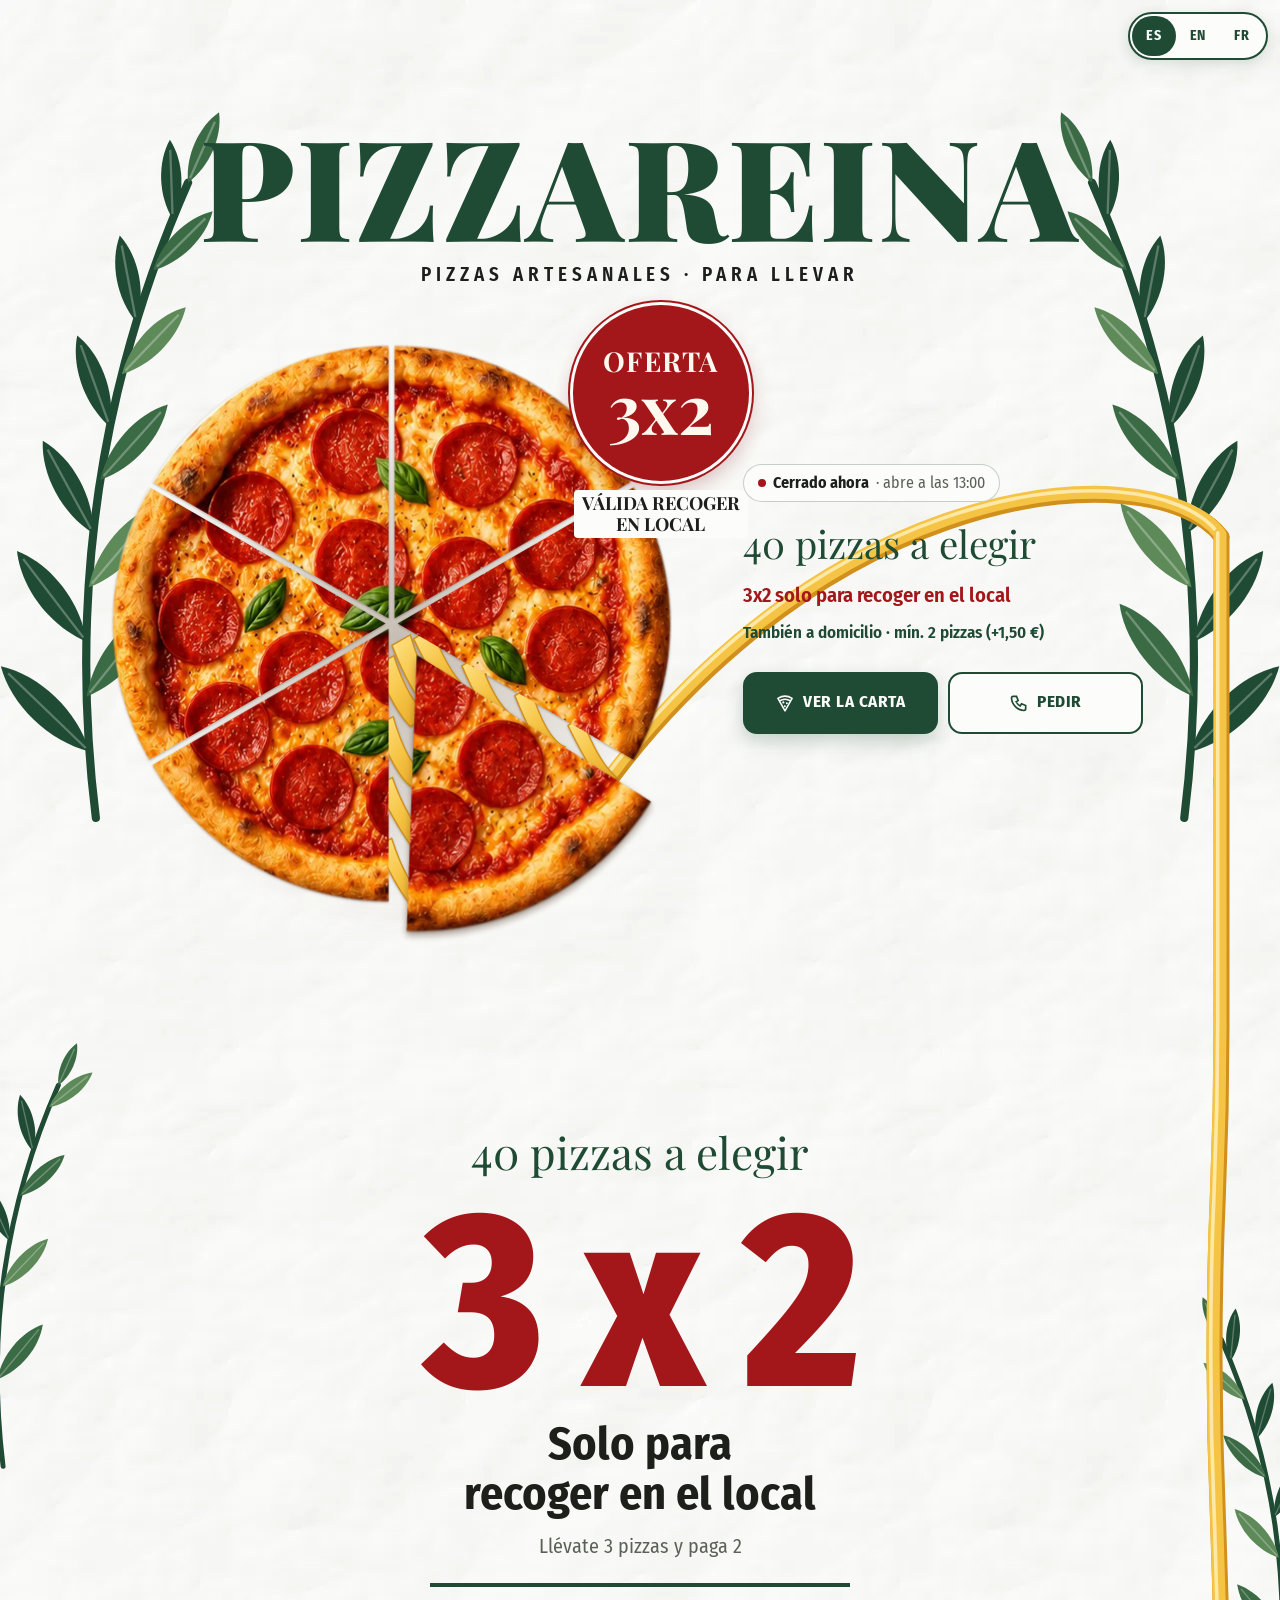
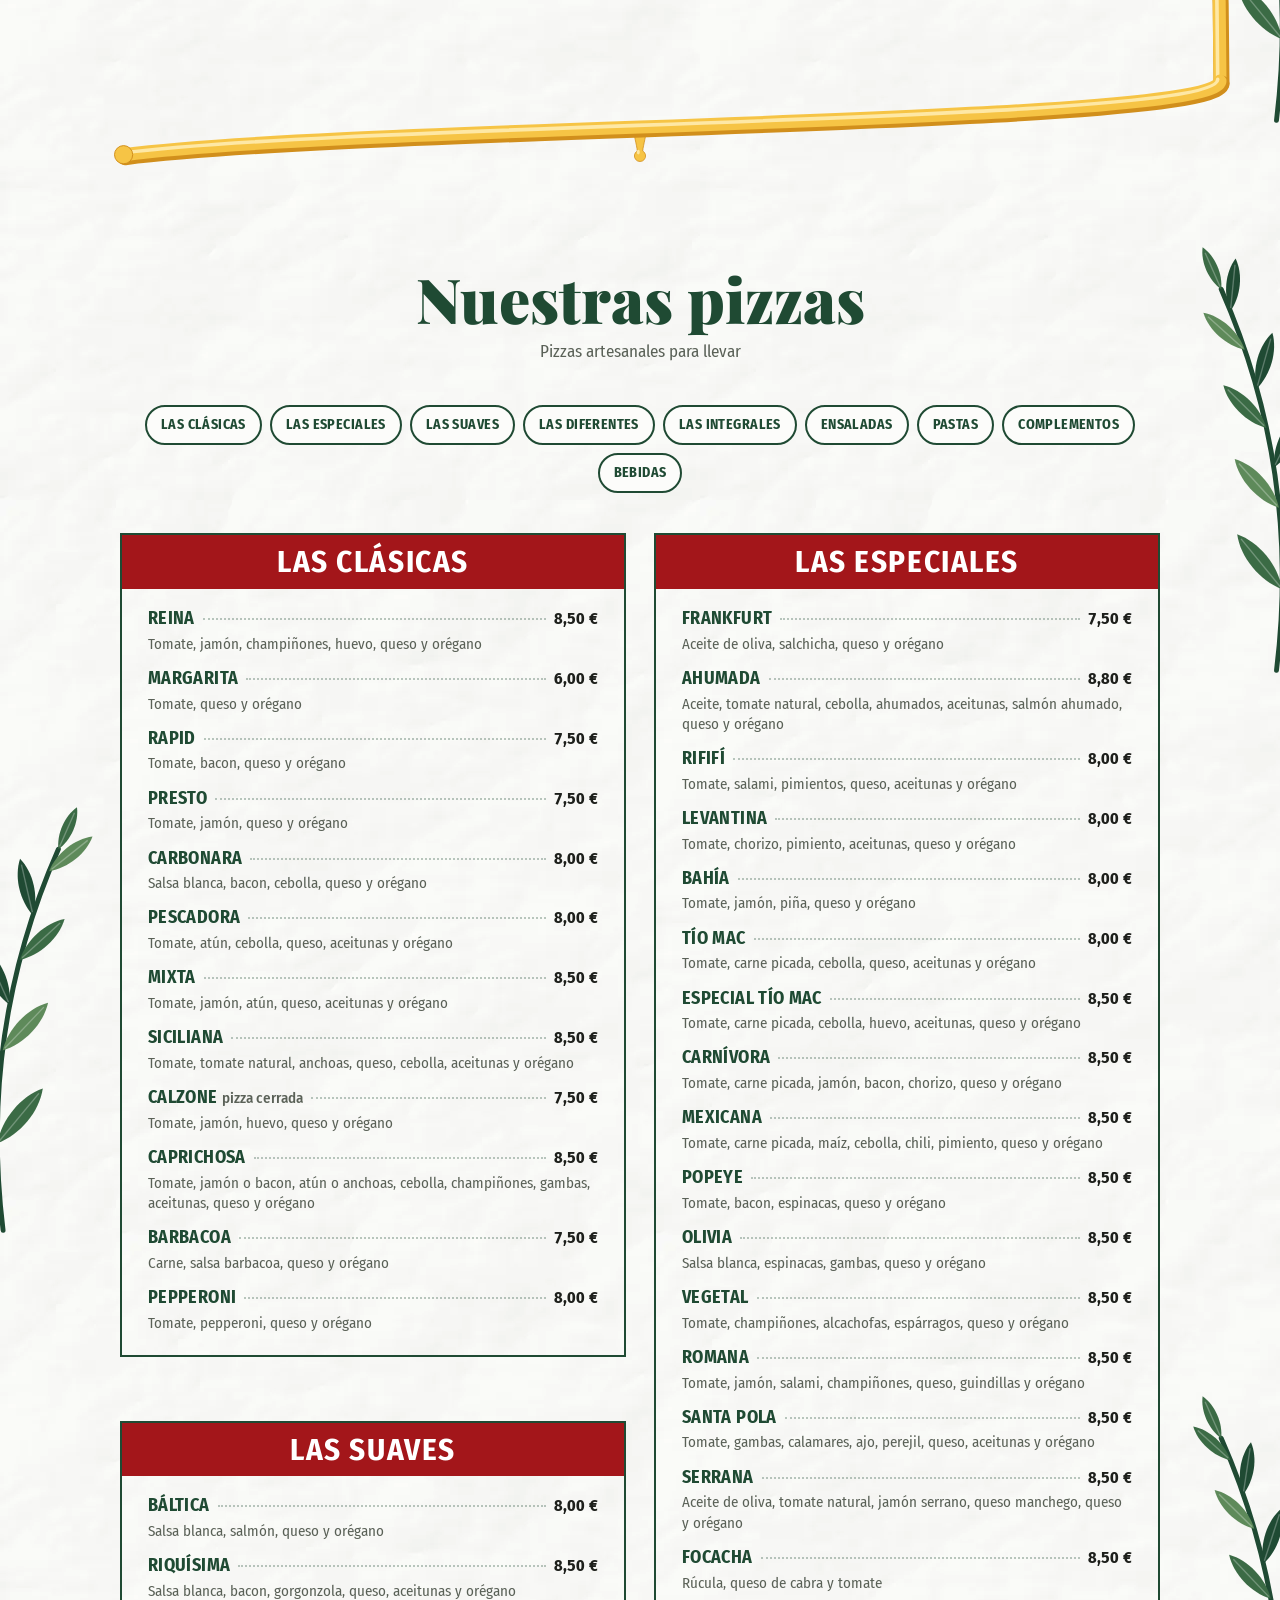
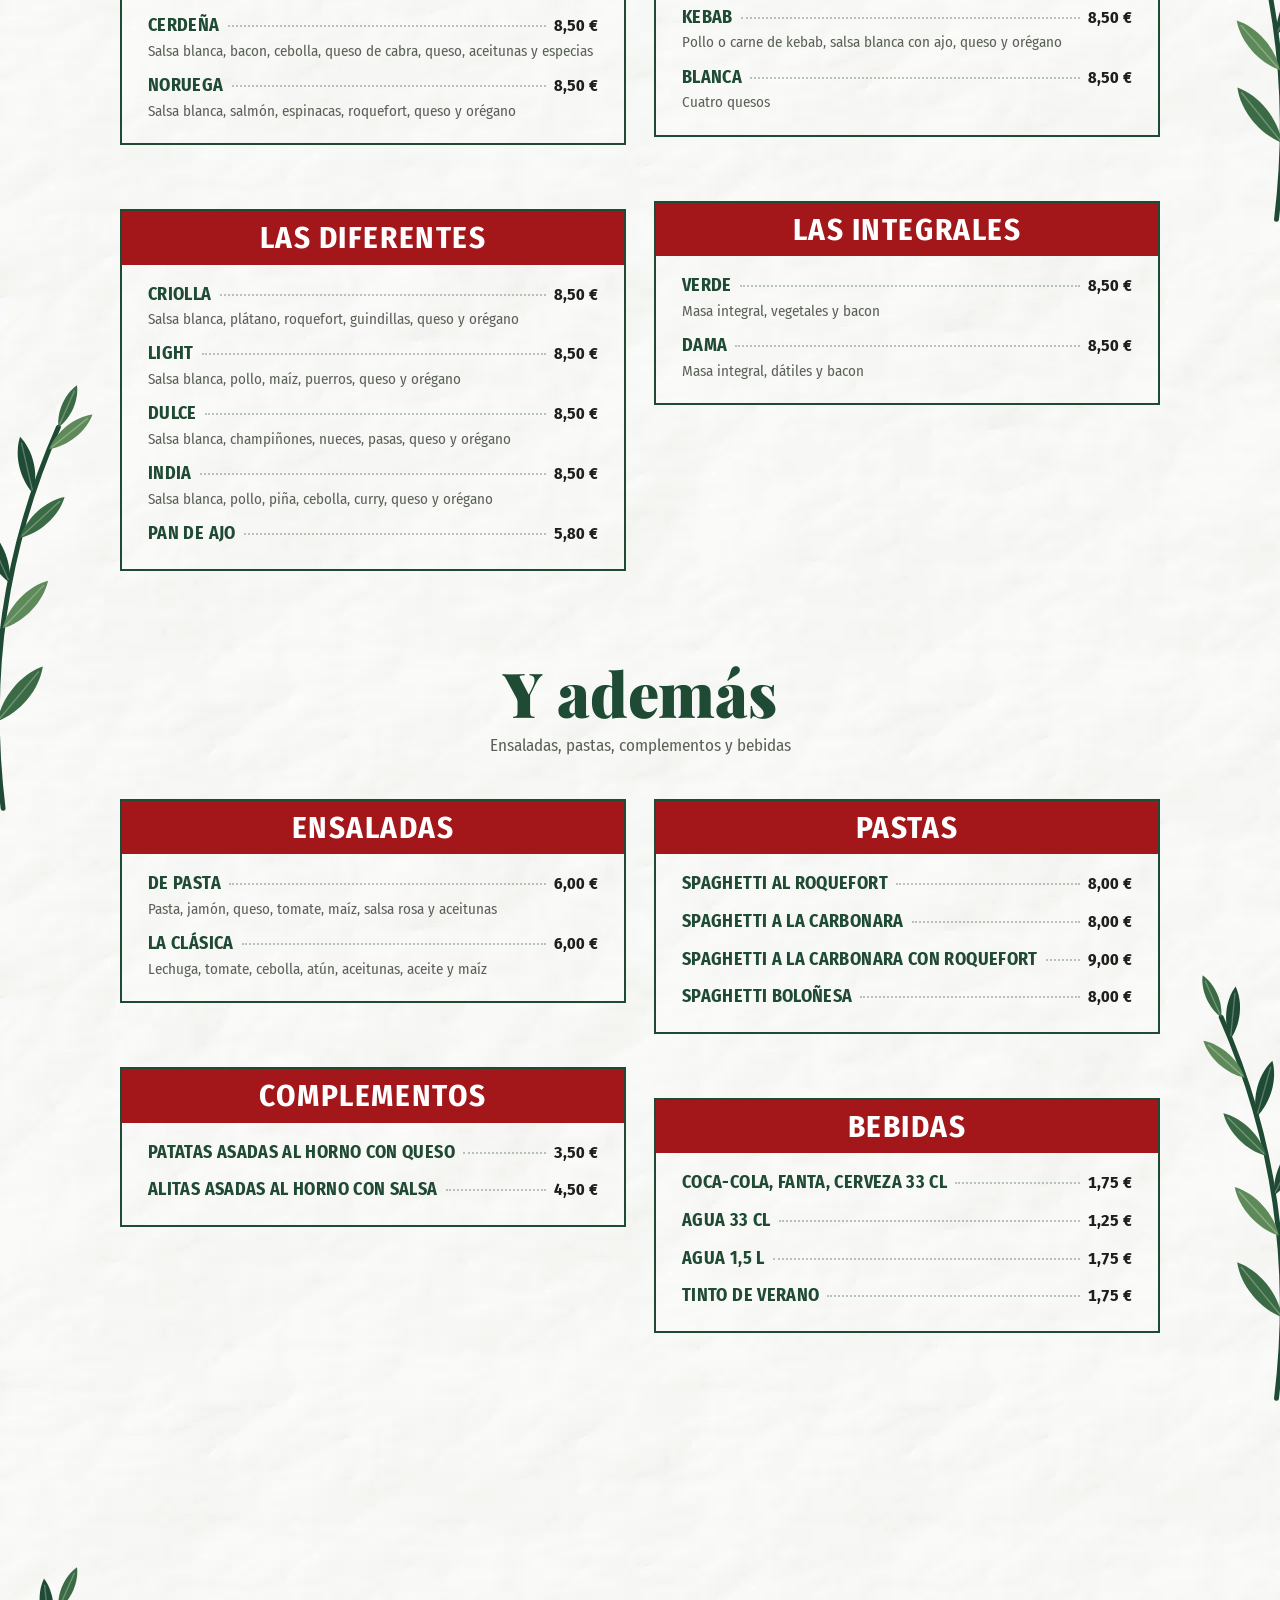
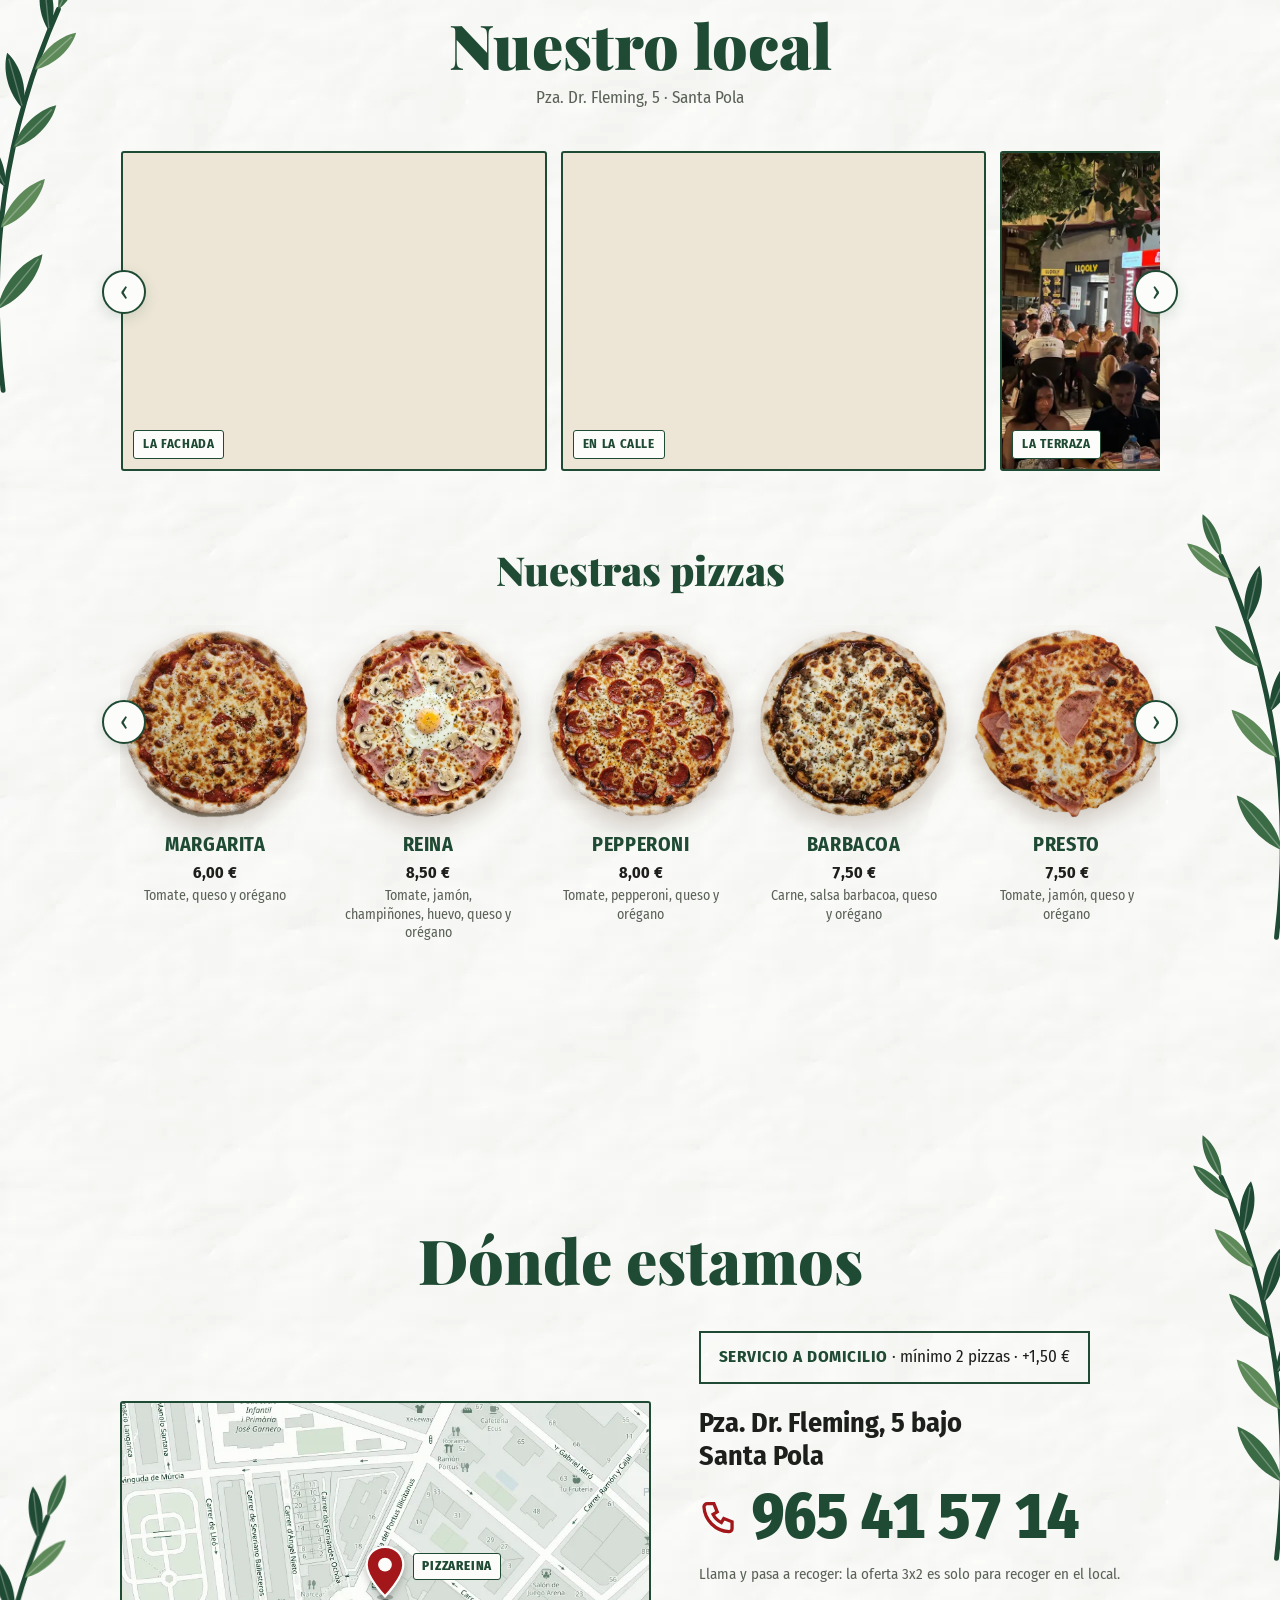
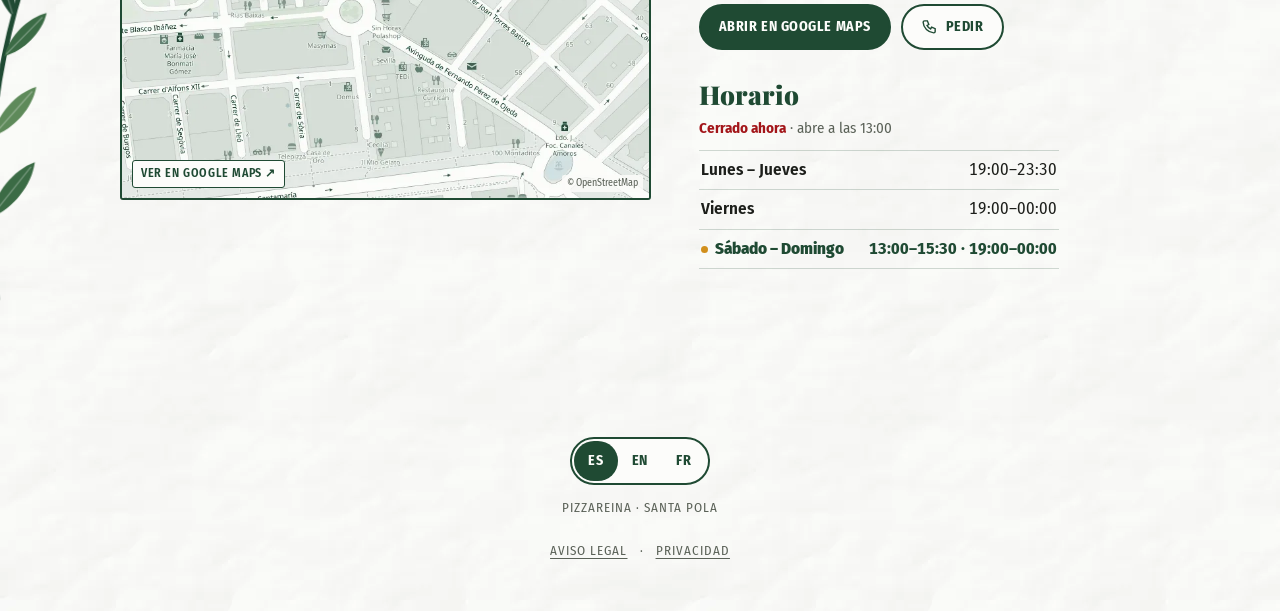
==== index.html @ 18552c98 "Pizza Reina site" ====
<!DOCTYPE html>
<html lang="es" data-lang="es"><head><meta charset="utf-8"><meta name="viewport" content="width=device-width,initial-scale=1,viewport-fit=cover">
<style>:root{padding-top:env(safe-area-inset-top,0px);padding-bottom:env(safe-area-inset-bottom,0px)}body{margin:0;font:14px system-ui,sans-serif}img{max-width:100%}[hidden]{display:none!important}</style>
<meta property="og:type" content="restaurant">
<meta property="og:site_name" content="Pizzareina">
<meta property="og:title" content="Pizzareina — Pizzas artesanales para llevar en Santa Pola">
<meta property="og:description" content="Pizzareina, pizzas artesanales para llevar en Santa Pola (Pza. Dr. Fleming, 5). 40 pizzas a elegir y oferta 3x2 recogiendo en el local. Servicio a domicilio. Tel. 965 41 57 14.">
<meta property="og:locale" content="es_ES">
<meta property="og:image" content="https://__DOMINIO__/og-image.jpg">
<meta property="og:url" content="https://__DOMINIO__/">
<meta name="twitter:card" content="summary_large_image">
<link rel="canonical" href="https://__DOMINIO__/">
<link rel="alternate" hreflang="es" href="https://__DOMINIO__/">
<link rel="alternate" hreflang="en" href="https://__DOMINIO__/en/">
<link rel="alternate" hreflang="fr" href="https://__DOMINIO__/fr/">
<link rel="alternate" hreflang="x-default" href="https://__DOMINIO__/">
<meta name="theme-color" content="#1F4A33">
<title>Pizzareina — Pizzas artesanales para llevar en Santa Pola</title>
<meta name="description" content="Pizzareina, pizzas artesanales para llevar en Santa Pola (Pza. Dr. Fleming, 5). 40 pizzas a elegir y oferta 3x2 recogiendo en el local. Servicio a domicilio. Tel. 965 41 57 14.">
<link rel="icon" href="favicon.ico" sizes="any">
<link rel="icon" type="image/png" href="favicon-48.png">
<link rel="apple-touch-icon" href="apple-touch-icon.png">
<script type="application/ld+json">{"@context":"https://schema.org","@type":"Restaurant","name":"Pizzareina","alternateName":"Pizzareina - Pizzas Caseras","description":"Pizzas artesanales para llevar en Santa Pola. 40 pizzas a elegir. Oferta 3x2 recogiendo en el local.","servesCuisine":["Pizza","Italiana"],"priceRange":"€","telephone":"+34965415714","address":{"@type":"PostalAddress","streetAddress":"Plaza Doctor Fleming, 5 bajo","addressLocality":"Santa Pola","addressRegion":"Alicante","addressCountry":"ES"},"geo":{"@type":"GeoCoordinates","latitude":38.1925939,"longitude":-0.5616776},"hasMap":"https://maps.app.goo.gl/d8t61mGTt3PxXe6u8","acceptsReservations":false,"openingHoursSpecification":[{"@type":"OpeningHoursSpecification","dayOfWeek":["Monday","Tuesday","Wednesday","Thursday"],"opens":"19:00","closes":"23:30"},{"@type":"OpeningHoursSpecification","dayOfWeek":"Friday","opens":"19:00","closes":"23:59"},{"@type":"OpeningHoursSpecification","dayOfWeek":["Saturday","Sunday"],"opens":"13:00","closes":"15:30"},{"@type":"OpeningHoursSpecification","dayOfWeek":["Saturday","Sunday"],"opens":"19:00","closes":"23:59"}],"availableLanguage":["es","en","fr"]}</script>
<link rel="stylesheet" href="fonts/fonts.css">
<script>document.documentElement.classList.add('js-intro');setTimeout(function(){document.documentElement.classList.remove('js-intro')},3500);</script>
<style>
/* Layout: poster world. One centred column on paper; a mozzarella strand runs in the side margins from the pulled slice to the phone number; olive branches peek in from both edges */
:root{
  color-scheme: light;
  --paper:#FCFCFA;
  --card:#FCFCFA;
  --green:#1F4A33;
  --leaf-1:#1F4A33;
  --leaf-2:#3B6B45;
  --leaf-3:#5E8A5A;
  --red:#A3161A;
  --ink:#1D1F1B;
  --muted:#5A6157;
  --cheese:#F6C445;
  --cheese-light:#FFEDB0;
  --cheese-dark:#D18F1C;
  --wood:#B98A55;
  --display:"Playfair Display", Georgia, "Times New Roman", serif;
  --body:"Fira Sans Condensed", "Arial Narrow", "Roboto Condensed", sans-serif;
}
html{overflow-x:clip}
body{background:var(--paper);color:var(--ink);font-family:var(--body);font-size:17px;line-height:1.45;position:relative;overflow-x:clip}
body.locked{overflow:hidden}
.wrap{max-width:1040px;margin-inline:auto;padding-left:max(16px,env(safe-area-inset-left,0px));padding-right:max(16px,env(safe-area-inset-right,0px))}
button{font:inherit}

/* ---------- top controls (inside hero) ---------- */
.hero-top{position:fixed;z-index:45;top:calc(12px + env(safe-area-inset-top,0px));right:max(12px,env(safe-area-inset-right,0px));display:flex;align-items:center}
.hero-top .lang{box-shadow:0 4px 14px rgba(31,74,51,.16)}
.lang{display:inline-flex;border:2px solid var(--green);border-radius:999px;background:var(--card);padding:2px}
.lang button{border:0;background:none;color:var(--green);font-weight:700;font-size:14px;letter-spacing:.06em;padding:0 11px;border-radius:999px;cursor:pointer;min-width:44px;min-height:40px}
.lang button[aria-pressed="true"]{background:var(--green);color:var(--card)}
.lang button:focus-visible,.ctl:focus-visible,.chip:focus-visible,.btn:focus-visible{outline:3px solid var(--cheese-dark);outline-offset:2px}
.ctl{font-weight:600;font-size:13px;letter-spacing:.06em;text-transform:uppercase;border:2px solid var(--green);background:var(--card);color:var(--green);border-radius:999px;padding:8px 14px;cursor:pointer}
.ctl:hover{background:var(--green);color:var(--card)}

/* ---------- HERO / INTRO ---------- */
html.js-intro .hero-inner{visibility:hidden}
.hero-inner{display:flex;flex-direction:column;align-items:center;gap:clamp(8px,2svh,20px);text-align:center;padding-left:max(16px,env(safe-area-inset-left,0px));padding-right:max(16px,env(safe-area-inset-right,0px))}
.logo{font-family:var(--display);font-weight:900;color:var(--green);font-size:clamp(44px,12vw,120px);line-height:.95;letter-spacing:.01em;margin:0;position:relative;z-index:3}
.logo span{display:inline-block}
.tagline{font-weight:600;text-transform:uppercase;letter-spacing:.26em;font-size:clamp(11px,2.7vw,18px);margin:0;position:relative;z-index:3}
.pizza-wrap{--S:min(62vw,34svh,370px);position:relative;width:var(--S);height:var(--S);margin-block:calc(var(--S)*.16) calc(var(--S)*.12);perspective:2000px;perspective-origin:50% 30%}
.tilt{position:absolute;inset:0;transform-style:preserve-3d;z-index:2}
.board{position:absolute;inset:-7%;border-radius:50%;
  background:
    radial-gradient(circle at 50% 50%,transparent 0 62%,rgba(90,52,20,.25) 63%,transparent 64% 100%),
    repeating-linear-gradient(97deg,rgba(255,255,255,.06) 0 3px,rgba(80,45,15,.07) 3px 7px,rgba(255,255,255,0) 7px 13px),
    radial-gradient(circle at 40% 35%,#D2A46C,#B98A55 60%,#9C6E3F);
  box-shadow:inset 0 0 0 calc(var(--S)*.012) rgba(110,70,30,.55),0 calc(var(--S)*.04) calc(var(--S)*.08) rgba(70,40,12,.28)}
.layer{position:absolute;border-radius:50%}
.dough{inset:0;background:radial-gradient(circle at 42% 36%,#F8E8C8,#EED7A8 55%,#DDBB80);box-shadow:inset 0 0 0 calc(var(--S)*.035) rgba(214,170,105,.55),inset 0 calc(var(--S)*-.02) calc(var(--S)*.05) rgba(150,100,40,.25)}
.sauce{inset:7%;background:radial-gradient(circle at 45% 40%,#D2412A,#B42A1B 62%,#8F1E14);border-radius:48% 52% 51% 49% / 50% 47% 53% 50%}
.melt{inset:8.5%;background:radial-gradient(circle at 45% 40%,#FFF0BF,#FADB86 55%,#F0B94E);border-radius:51% 49% 47% 53% / 49% 52% 48% 51%;opacity:0}
.shreds,.tops{position:absolute;inset:0;transform-style:preserve-3d}
.shred{position:absolute;width:3.4%;height:1%;border-radius:2px;background:linear-gradient(#FFF8DD,#F6DE95);box-shadow:0 .5px 1px rgba(150,110,30,.35)}
.pep{position:absolute;border-radius:50%;background-repeat:no-repeat;box-shadow:0 1px 2px rgba(80,20,0,.3)}
.basil{position:absolute;background-size:100% 100%}
.photo{position:absolute;inset:0;filter:drop-shadow(0 1px 1.2px rgba(60,30,5,.45))}
.slice,.pull,.wedge{position:absolute;inset:0}
.pull{transform-origin:65.5% 76.8%;will-change:transform}
.slice.pulled{z-index:5}
.slice.pulled .pull{filter:drop-shadow(0 calc(var(--lift,0)*12px) calc(var(--lift,0)*10px) rgba(60,30,8,.35))}
.wedge,.pep{background-image:url("img/pizza-flyer.webp")}
.wedge{background-size:100% 100%}
.cuts,.strands{position:absolute;inset:0;width:100%;height:100%;overflow:visible;pointer-events:none}
.cuts{z-index:6}
.cuts line{stroke:rgba(255,248,232,.95);stroke-width:.45;stroke-linecap:round;opacity:0}
.strands{z-index:4}
.glow{position:absolute;inset:-4%;border-radius:50%;background:radial-gradient(closest-side,rgba(255,196,110,.6),rgba(255,160,60,.2) 60%,transparent);opacity:0;pointer-events:none;z-index:7}
.intro-branch{position:absolute;width:calc(var(--S)*.44);height:calc(var(--S)*1.12);top:calc(var(--S)*-.08);z-index:1}
.intro-branch.left{left:calc(var(--S)*-.43)}
.intro-branch.right{right:calc(var(--S)*-.43)}
.intro-branch.right .flip,.side-branch.right .flip{transform:scaleX(-1)}
.flip,.flip svg{width:100%;height:100%;display:block}
.badge{position:absolute;z-index:8;width:max(84px,calc(var(--S)*.32));right:calc(var(--S)*-.16);top:calc(var(--S)*-.12)}
.badge .disc{aspect-ratio:1;border-radius:50%;background:var(--red);color:#FFF8EE;display:grid;place-content:center;text-align:center;box-shadow:0 0 0 3px var(--paper),0 0 0 5px var(--red),0 10px 24px rgba(120,10,10,.28);font-family:var(--display);line-height:.95}
.badge .disc small{font-weight:700;font-size:max(12px,calc(var(--S)*.05));letter-spacing:.04em;text-transform:uppercase}
.badge .disc b{font-weight:700;font-size:max(30px,calc(var(--S)*.125))}
.badge .cap{margin:9px auto 0;width:max-content;max-width:160%;background:var(--paper);padding:3px 8px;border-radius:4px;font-family:var(--display);font-weight:700;font-size:max(10px,calc(var(--S)*.033));line-height:1.15;text-transform:uppercase;text-align:center}
.hero-foot{position:relative;z-index:3}
.hero-foot-in{display:flex;flex-direction:column;align-items:center;gap:6px}
.hero-foot .forty{font-family:var(--display);font-size:clamp(20px,4.4vw,32px);color:var(--green);margin:0}
.hero-foot .note{margin:0;font-weight:600;color:var(--red);font-size:clamp(14px,3vw,18px)}
.hint{margin-top:4px;display:flex;align-items:center;gap:8px;font-size:12px;letter-spacing:.18em;text-transform:uppercase;color:var(--muted)}
.hint i{width:14px;height:22px;border:2px solid var(--muted);border-radius:8px;position:relative}
.hint i::after{content:"";position:absolute;left:50%;top:4px;width:4px;height:6px;margin-left:-2px;border-radius:2px;background:var(--cheese-dark);animation:wheel 1.4s ease-in-out infinite}
@keyframes wheel{0%{transform:translateY(0);opacity:1}100%{transform:translateY(8px);opacity:0}}

/* ---------- CHEESE LAYER ---------- */
#cheese{position:absolute;left:0;top:0;width:100%;pointer-events:none;z-index:1;overflow:visible}
#cShadow{fill:rgba(110,62,10,.16)}
#cBody{fill:url(#cheeseFill);stroke:var(--cheese-dark);stroke-width:1;stroke-linejoin:round}
#cHi{fill:none;stroke:var(--cheese-light);stroke-linecap:round;opacity:.95}
#cTex{fill:none;stroke:var(--cheese-dark);stroke-width:1;opacity:.35}
#cString{fill:none;stroke:#F4C64F;stroke-linecap:round;opacity:.95}
#cheese .blob{fill:url(#cheeseBlob)}
.drip{transform:scaleY(0);transform-box:fill-box;transform-origin:50% 0;transition:transform .9s cubic-bezier(.25,1.5,.45,1)}
.drip.on{transform:scaleY(1)}
.drip path{fill:url(#cheeseFill);stroke:var(--cheese-dark);stroke-width:.8}
.drip ellipse{fill:var(--cheese-light);opacity:.85}

/* ---------- SECTIONS ---------- */
.sec{position:relative;padding-block:clamp(84px,12vw,140px)}
.side-branch{position:absolute;width:clamp(70px,12vw,180px);aspect-ratio:100/260;z-index:0;pointer-events:none}
.side-branch.left{left:calc(clamp(70px,12vw,180px)*-.28);transform-origin:0% 100%}
.side-branch.right{right:calc(clamp(70px,12vw,180px)*-.28);transform-origin:100% 100%}
.side-branch svg{animation:sway 6s ease-in-out infinite;transform-origin:30% 100%}
.side-branch.alt svg{animation-duration:7.5s;animation-delay:-2s}
@keyframes sway{0%,100%{transform:rotate(-2.5deg)}50%{transform:rotate(2.5deg)}}
.z{position:relative;z-index:2}

.offer{text-align:center}
.offer .forty{font-family:var(--display);font-size:clamp(26px,5vw,44px);color:var(--green);margin:0}
.offer .big{font-weight:800;color:var(--red);font-size:clamp(110px,26vw,250px);line-height:.9;margin:6px 0 4px;letter-spacing:-.02em}
.offer .only{font-weight:700;font-size:clamp(26px,5.4vw,46px);line-height:1.1;margin:0;text-wrap:balance}
.offer .sub{margin:12px 0 0;color:var(--muted);font-size:clamp(16px,2.4vw,20px)}
.offer .rule{width:min(420px,70%);height:4px;background:var(--green);margin:22px auto 0;border:0}

.sec-head{text-align:center;margin-bottom:clamp(22px,4vw,40px)}
.sec-head h2{font-family:var(--display);font-weight:900;color:var(--green);font-size:clamp(34px,7vw,62px);margin:0;line-height:1.02;text-wrap:balance}
.sec-head p{margin:10px 0 0;color:var(--muted)}
.sub-head{margin-top:clamp(56px,8vw,90px)}

.chips{position:sticky;top:env(safe-area-inset-top,0px);z-index:6;display:flex;gap:8px;overflow-x:auto;scrollbar-width:none;padding:10px 2px;margin-bottom:22px;background:linear-gradient(var(--paper) 78%,rgba(251,248,241,0));-webkit-overflow-scrolling:touch}
.chips::-webkit-scrollbar{display:none}
.chip{flex:none;border:2px solid var(--green);background:var(--card);color:var(--green);font-weight:700;font-size:14px;letter-spacing:.03em;text-transform:uppercase;padding:8px 14px;border-radius:999px;text-decoration:none;white-space:nowrap}
.chip:hover{background:var(--green);color:var(--card)}
@media (min-width:900px){.chips{justify-content:center;flex-wrap:wrap}}

.menu-grid{display:grid;grid-template-columns:1fr 1fr;column-gap:clamp(16px,2.4vw,28px);row-gap:clamp(52px,6vw,64px);align-items:start}
.col{display:flex;flex-direction:column;gap:clamp(52px,6vw,64px);min-width:0}
.card{background:var(--card);border:2.5px solid var(--green);padding:20px clamp(16px,2.4vw,26px) 22px;position:relative;z-index:2;min-width:0;scroll-margin-top:70px}
.card h3{margin:0 0 14px;text-align:center;font-weight:700;text-transform:uppercase;letter-spacing:.02em;color:var(--green);font-size:clamp(23px,3.2vw,31px);line-height:1.05}
.card ul{list-style:none;margin:0;padding:0;display:flex;flex-direction:column;gap:11px}
.row{display:flex;align-items:baseline;gap:8px}
.row .n{font-weight:700;text-transform:uppercase;color:var(--green);font-size:18px;letter-spacing:.02em;min-width:0}
.row .dots{flex:1;border-bottom:2px dotted rgba(31,74,51,.3);transform:translateY(-4px);min-width:12px}
.row .p{font-weight:700;font-variant-numeric:tabular-nums;white-space:nowrap}
.card li p{margin:2px 0 0;color:var(--muted);font-size:15px;line-height:1.35}
.card .tag{font-weight:500;text-transform:none;color:var(--muted);font-size:15px;letter-spacing:0}

/* gallery */
.gal{display:grid;grid-template-columns:2fr 1fr 1fr;grid-template-rows:repeat(2,minmax(0,1fr));gap:14px;aspect-ratio:16/8}
.ph{position:relative;z-index:2;border:2.5px dashed rgba(31,74,51,.45);background:repeating-linear-gradient(135deg,#F3EEE2 0 14px,#EEE7D7 14px 28px);display:grid;place-content:center;justify-items:center;gap:8px;text-align:center;color:var(--green);padding:12px;min-width:0;border-radius:3px}
.ph:first-child{grid-row:span 2}
.ph:nth-child(4){grid-column:2 / span 2}
.ph svg{width:38px;height:38px;opacity:.7}
.ph b{font-weight:700;text-transform:uppercase;letter-spacing:.06em;font-size:15px}
.ph span{font-size:13px;color:var(--muted)}

/* map + contact */
.find{display:grid;grid-template-columns:1.15fr 1fr;gap:clamp(20px,4vw,48px);align-items:center}
.map{position:relative;z-index:2;aspect-ratio:4/3;border:2.5px solid var(--green);overflow:hidden;background:#E9EFE3;border-radius:3px}
.map svg{width:100%;height:100%;display:block}
.map .lbl{position:absolute;left:10px;bottom:10px;background:var(--card);border:1.5px solid var(--green);color:var(--green);font-size:12px;font-weight:600;letter-spacing:.05em;text-transform:uppercase;padding:4px 8px;border-radius:3px}
.pin{transform-box:fill-box;transform-origin:50% 100%;animation:pin 2.4s ease-in-out infinite}
@keyframes pin{0%,100%{transform:translateY(0)}50%{transform:translateY(-6px)}}
.info{position:relative;z-index:2}
.info .delivery{display:inline-block;background:var(--card);border:2.5px solid var(--green);padding:12px 18px;margin:0 0 22px}
.info .delivery b{color:var(--green);text-transform:uppercase;letter-spacing:.03em}
.info .addr{font-weight:700;font-size:clamp(20px,3vw,28px);margin:0;line-height:1.2}
.info .phone{display:inline-block;margin-top:12px;font-weight:800;font-size:clamp(40px,7vw,64px);color:var(--green);text-decoration:none;font-variant-numeric:tabular-nums;line-height:1;cursor:pointer}
.info .small{margin:12px 0 18px;color:var(--muted);font-size:15px}
.btns{display:flex;flex-wrap:wrap;gap:10px}
.btn{display:inline-flex;align-items:center;gap:8px;border:2px solid var(--green);border-radius:999px;padding:11px 18px;font-weight:700;letter-spacing:.04em;text-transform:uppercase;font-size:14px;text-decoration:none;color:var(--green);background:var(--card)}
.btn.solid{background:var(--green);color:var(--card)}
footer{text-align:center;padding-block:28px 40px;color:var(--muted);font-size:13px;letter-spacing:.08em;text-transform:uppercase;display:flex;flex-direction:column;align-items:center;gap:14px}

/* mobile action bar */
.mbar{position:fixed;left:0;right:0;bottom:0;z-index:40;display:none;gap:8px;padding:10px max(12px,env(safe-area-inset-right,0px)) calc(10px + env(safe-area-inset-bottom,0px)) max(12px,env(safe-area-inset-left,0px));background:rgba(252,252,250,.97);border-top:1.5px solid rgba(31,74,51,.2);transform:translateY(110%);transition:transform .4s ease}
.mbar.show{transform:none}
.mbar a{flex:1;min-width:0;display:flex;align-items:center;justify-content:center;gap:5px;min-height:48px;padding:0 6px;border-radius:12px;border:2px solid var(--green);color:var(--green);background:var(--card);font-weight:700;font-size:13px;letter-spacing:.01em;white-space:nowrap;text-transform:uppercase;text-decoration:none}
.mbar a.solid{background:var(--green);color:var(--card)}
.mbar svg{width:17px;height:17px;flex:none}

@media (max-width:760px){
  .menu-grid,.find{grid-template-columns:1fr}
  .find{text-align:center}.btns{justify-content:center}
  .side-branch{opacity:.55}
  .badge{right:calc(var(--S)*-.1);top:calc(var(--S)*-.16)}
  .intro-branch{width:calc(var(--S)*.36)}
  .intro-branch.left{left:calc(var(--S)*-.3)}
  .intro-branch.right{right:calc(var(--S)*-.3)}
  .mbar{display:flex}
  body{padding-bottom:calc(70px + env(safe-area-inset-bottom,0px))}
  .gal{display:flex;overflow-x:auto;scroll-snap-type:x mandatory;aspect-ratio:auto;gap:12px;padding-bottom:6px;scrollbar-width:none}
  .gal::-webkit-scrollbar{display:none}
  .ph{flex:0 0 78%;aspect-ratio:4/3;scroll-snap-align:center}
  .row .n{font-size:17px}
  .hero{padding-block:58px 22px}
}
@media (prefers-reduced-motion: reduce){
  .side-branch svg,.hint i::after,.pin{animation:none}
  .drip,.mbar{transition:none}
}
@property --bz{syntax:'<length>';inherits:false;initial-value:0px}
@keyframes bob{0%,100%{--bz:-6px}50%{--bz:7px}}
.l3 .layer{box-shadow:0 calc(var(--S)*.02) calc(var(--S)*.05) rgba(60,30,8,.18)}
.l3 .dough{box-shadow:inset 0 0 0 calc(var(--S)*.035) rgba(214,170,105,.55),inset 0 calc(var(--S)*-.02) calc(var(--S)*.05) rgba(150,100,40,.25)}
.sauce{background:radial-gradient(circle at 30% 30%,rgba(255,140,110,.35),transparent 18%),radial-gradient(circle at 66% 58%,rgba(255,140,110,.25),transparent 14%),radial-gradient(circle at 45% 40%,#D2412A,#B42A1B 62%,#8F1E14)!important}
#melt{opacity:.25}
.hero-foot{display:grid}
.hero-foot>*{grid-area:1/1}
.endtext .forty{font-family:var(--display);font-size:clamp(20px,4.4vw,32px);color:var(--green);margin:0}
.endtext .note{margin:0;font-weight:600;color:var(--red);font-size:clamp(14px,3vw,18px)}
.cdrip{position:absolute;left:0;top:100%;margin-top:-2px;overflow:visible;pointer-events:none;z-index:1}
.cdrip .rim,.cdrip .cd path{fill:url(#cheeseFill);stroke:var(--cheese-dark);stroke-width:.9}
.cdrip .cd ellipse{fill:var(--cheese-light);opacity:.85}
.cdrip .ooze{transform-box:fill-box;transform-origin:50% 0;animation:ooze 3.6s ease-in-out infinite}
@keyframes ooze{0%,100%{transform:scaleY(1)}50%{transform:scaleY(1.09)}}
@media (prefers-reduced-motion: reduce){.bob,.cdrip .ooze{animation:none}}
/* parchment: fine fibre noise + soft blotches, very light */
body{background-color:var(--paper);background-image:url("img/paper.webp");background-size:700px 700px}
.card,.info .delivery{background:var(--paper) url("img/paper.webp") 0 0/700px 700px}
.hero{position:relative;min-height:100svh;display:grid;place-items:center;overflow:clip;padding-block:64px 28px}
.pizza-wrap{--S:clamp(180px,calc((100svh - 450px)/1.26),min(70vw,410px))!important}
@media (min-width:761px){.pizza-wrap{--S:clamp(170px,calc((100svh - 570px)/1.28),min(40vw,400px))!important}.hero{padding-block:56px 20px}.hero-inner{gap:clamp(6px,1.4svh,16px)}}
.pshadow{position:absolute;inset:3% -1% -7% 1%;border-radius:50%;background:radial-gradient(closest-side,rgba(70,38,10,.28),rgba(70,38,10,.14) 55%,rgba(70,38,10,.04) 80%,transparent);z-index:1;will-change:transform,opacity}
.photo{z-index:2;filter:none}
.photo.done{filter:drop-shadow(0 1px 1px rgba(60,30,5,.35))}
.slice{will-change:transform,opacity}
.strands{z-index:0!important}
.endtext{display:flex;flex-direction:column;align-items:center;gap:6px}
.endtext .forty{font-family:var(--display);font-size:clamp(20px,4.4vw,32px);color:var(--green);margin:0}
.endtext .note{margin:0;font-weight:600;color:var(--red);font-size:clamp(14px,3vw,18px)}
#cheese .s-shadow{fill:none;stroke:var(--cheese-dark);stroke-linecap:round;stroke-linejoin:round}
#cheese .s-main{fill:none;stroke:var(--cheese);stroke-linecap:round;stroke-linejoin:round}
#cheese .s-hi{fill:none;stroke:var(--cheese-light);stroke-linecap:round;stroke-linejoin:round;opacity:.9}
#cheese .blob{fill:var(--cheese);stroke:var(--cheese-dark);stroke-width:1}
.drip path{fill:var(--cheese)!important;stroke:var(--cheese-dark)!important}
.cdrip{position:absolute;left:0;top:100%;margin-top:0;overflow:visible;pointer-events:none;z-index:1}
.cdrip .rim,.cdrip .cd path{fill:var(--cheese);stroke:var(--cheese-dark);stroke-width:.9}
.cdrip .rim{stroke:none}
.cdrip .rimline{fill:none;stroke:var(--cheese-dark);stroke-width:.9}
.cdrip .cd ellipse{fill:var(--cheese-light);opacity:.9}
.cdrip .ooze{transform-box:fill-box;transform-origin:50% 0;animation:ooze 3.6s ease-in-out infinite}
@keyframes ooze{0%,100%{transform:scaleY(1)}50%{transform:scaleY(1.09)}}
.gal .ph{padding:0;border:2.5px solid var(--green);background:#EDE6D6;overflow:hidden;display:block;position:relative}
.gal .ph img{width:100%;height:100%;object-fit:cover;display:block}
.gal .ph figcaption{position:absolute;left:10px;bottom:10px;background:var(--card);border:1.5px solid var(--green);color:var(--green);font-weight:700;font-size:13px;letter-spacing:.05em;text-transform:uppercase;padding:4px 9px;border-radius:3px}
.gal figure{margin:0}
@media (prefers-reduced-motion: reduce){.cdrip .ooze{animation:none}}
#replay{position:fixed;z-index:45;top:calc(12px + env(safe-area-inset-top,0px));right:max(12px,env(safe-area-inset-right,0px));box-shadow:0 4px 14px rgba(31,74,51,.15)}
@media (hover:none),(pointer:coarse){.side-branch svg,.cdrip .ooze,.pin{animation:none!important}}
.cats{display:flex;flex-wrap:wrap;justify-content:center;gap:8px;margin:0 0 clamp(26px,4vw,40px)}
.cats .chip{cursor:pointer}
.gal-sub{font-family:var(--display);font-weight:900;color:var(--green);font-size:clamp(26px,4.6vw,40px);text-align:center;margin:clamp(40px,6vw,64px) 0 clamp(16px,3vw,26px)}
.pgal{display:grid;grid-template-columns:repeat(5,minmax(0,1fr));gap:clamp(14px,2vw,24px);position:relative;z-index:2}
.pzc{margin:0;display:flex;flex-direction:column;align-items:center;text-align:center;min-width:0}
.pzimg{width:100%;aspect-ratio:1;filter:drop-shadow(0 10px 12px rgba(70,38,10,.22));transition:transform .5s ease}
.pzimg img{width:100%;height:100%;display:block}
.pzc:hover .pzimg{transform:rotate(-8deg) scale(1.03)}
.pzc figcaption{margin-top:12px;display:flex;flex-direction:column;align-items:center;gap:2px}
.pzc b{font-weight:700;text-transform:uppercase;letter-spacing:.03em;color:var(--green);font-size:20px}
.pzc .pp{font-weight:700;font-variant-numeric:tabular-nums}
.pzc .pd{color:var(--muted);font-size:14px;line-height:1.3;max-width:24ch}
@media (max-width:760px){
  .pgal{display:flex;overflow-x:auto;scroll-snap-type:x mandatory;gap:12px;padding-bottom:6px;scrollbar-width:none}
  .pgal::-webkit-scrollbar{display:none}
  .pgal .pzc{flex:0 0 68%;scroll-snap-align:center}
  .pgal{padding-inline:4px}
}
.map{display:block;cursor:pointer}.map:hover .lbl{background:var(--green);color:var(--card)}.map:focus-visible{outline:3px solid var(--cheese-dark);outline-offset:3px}
.map .mapimg{position:absolute;inset:0;width:100%;height:100%;object-fit:cover;display:block;transition:transform .5s ease}
.map:hover .mapimg{transform:scale(1.03)}
.mpin{position:absolute;left:50%;top:50%;transform:translate(-50%,-100%);display:flex;flex-direction:column;align-items:center;pointer-events:none}
.mpin svg{width:44px;height:55px;filter:drop-shadow(0 3px 4px rgba(0,0,0,.25));animation:pin 2.4s ease-in-out infinite}
.mpin b{position:absolute;left:calc(100% + 6px);top:8px;white-space:nowrap;background:var(--card);border:1.5px solid var(--green);color:var(--green);font-size:13px;font-weight:800;letter-spacing:.06em;text-transform:uppercase;padding:3px 8px;border-radius:3px}
.map .osm{position:absolute;right:6px;bottom:6px;font-size:10px;color:var(--muted);background:rgba(252,252,250,.85);padding:1px 5px;border-radius:2px}
@media (hover:none),(pointer:coarse){.mpin svg{animation:none}}
.info .phone{display:inline-flex;align-items:center;gap:.22em;border-bottom:3px solid transparent;transition:border-color .2s,color .2s}
.info .phone svg{width:.62em;height:.62em;flex:none;color:var(--red)}
.info .phone:hover{border-bottom-color:var(--cheese)}
.info .phone:focus-visible{outline:3px solid var(--cheese-dark);outline-offset:6px}
.btn svg{width:17px;height:17px;flex:none}
.toast{position:fixed;left:50%;bottom:calc(84px + env(safe-area-inset-bottom,0px));transform:translate(-50%,20px);opacity:0;z-index:60;background:var(--green);color:var(--card);font-weight:700;letter-spacing:.04em;padding:10px 16px;border-radius:999px;pointer-events:none;transition:opacity .25s,transform .25s;white-space:nowrap}
.toast.on{opacity:1;transform:translate(-50%,0)}
.hours{margin-top:26px;max-width:360px}
.hours h3{font-family:var(--display);font-weight:900;color:var(--green);font-size:26px;margin:0 0 4px}
.hours .status{margin:0 0 10px;font-size:15px;color:var(--muted)}
.hours .st{font-weight:700}.hours .st.on{color:#2E7D46}.hours .st.off{color:var(--red)}
.hours dl{margin:0;display:flex;flex-direction:column;border-top:1.5px solid rgba(31,74,51,.2)}
.hours dl>div{display:flex;justify-content:space-between;gap:16px;padding:7px 2px;border-bottom:1.5px solid rgba(31,74,51,.2)}
.hours dt{font-weight:600}.hours dd{margin:0;font-variant-numeric:tabular-nums;text-align:right}
.hours .today{color:var(--green);font-weight:700}.hours .today dt{font-weight:800}
.hours .today dt::before{content:"";display:inline-block;width:7px;height:7px;border-radius:50%;background:var(--cheese-dark);margin-right:7px;vertical-align:middle}
@media (max-width:760px){.hours{margin-inline:auto;text-align:left}}
.intro-branch{transform-origin:50% 100%;will-change:transform,opacity}
.side-branch{will-change:transform,opacity}
/* infinite swipe carousels (manual only) */
.car{position:relative;z-index:2}
.sc{display:flex!important;overflow-x:auto;scroll-snap-type:x mandatory;scrollbar-width:none;-webkit-overflow-scrolling:touch;aspect-ratio:auto!important;padding-bottom:6px;overscroll-behavior-x:contain}
.sc::-webkit-scrollbar{display:none}
.sc.dragging{scroll-snap-type:none;cursor:grabbing}
.sc img{-webkit-user-drag:none;user-select:none}
.gal.sc{gap:14px}
.gal .ph,.gal .ph:first-child,.gal .ph:nth-child(4){flex:0 0 calc((100% - 28px)/2.4);aspect-ratio:4/3;grid-row:auto;grid-column:auto;scroll-snap-align:start}
.gal .ph img{width:100%;height:100%;object-fit:cover}
.pgal.sc{gap:clamp(14px,2vw,24px);padding-top:4px}
.pgal .pzc{flex:0 0 calc((100% - 4*clamp(14px,2vw,24px))/5);scroll-snap-align:start}
.arw{position:absolute;top:calc(50% - 22px);transform:translateY(-50%);width:44px;height:44px;border-radius:50%;border:2px solid var(--green);background:var(--card);color:var(--green);font-size:26px;line-height:1;cursor:pointer;display:grid;place-items:center;box-shadow:0 4px 14px rgba(31,74,51,.15);z-index:3}
.arw:hover{background:var(--green);color:var(--card)}
.arw.prev{left:-18px}.arw.next{right:-18px}
.pgal+.arw,.pgal~.arw{top:30%}
@media (hover:none),(max-width:760px){.arw{display:none}}
@media (max-width:760px){
  .gal .ph,.gal .ph:first-child,.gal .ph:nth-child(4){flex:0 0 78%;scroll-snap-align:center}
  .pgal .pzc{flex:0 0 68%;scroll-snap-align:center}
}
/* red title bands, as on the menu board */
.card h3{background:var(--red);color:#FFF;margin:-20px calc(-1*clamp(16px,2.4vw,26px)) 16px;padding:11px 12px 10px;letter-spacing:.05em}
.cats .chip{transition:background .25s,color .25s,border-color .25s,box-shadow .25s}
.cats .chip.on,.cats .chip.on:hover{background:var(--red);border-color:var(--red);color:#FFF}
.hstat{margin:0 0 4px;display:inline-flex;align-items:center;gap:7px;font-size:14px;color:var(--muted);background:var(--card);border:1.5px solid rgba(31,74,51,.25);border-radius:999px;padding:5px 12px}
.hstat b{color:var(--ink);font-weight:700}
.hstat .dot{width:8px;height:8px;border-radius:50%;background:var(--red)}
.hstat .dot.on{background:#2E9D52;box-shadow:0 0 0 3px rgba(46,157,82,.18)}
.deliv{margin:0;font-size:clamp(13px,2.8vw,16px);color:var(--green);font-weight:600}
.hcta{display:flex;gap:10px;flex-wrap:wrap;justify-content:center;margin-top:10px}
.hcta .btn{min-height:46px}
.allerg{text-align:center;margin:clamp(28px,4vw,40px) auto 0;max-width:60ch;color:var(--muted);font-size:15px}
.tocats{position:fixed;z-index:44;left:50%;transform:translateX(-50%);bottom:calc(84px + env(safe-area-inset-bottom,0px));border:2px solid var(--green);background:var(--card);color:var(--green);font-weight:700;font-size:14px;letter-spacing:.05em;text-transform:uppercase;border-radius:999px;padding:0 18px;min-height:44px;box-shadow:0 6px 18px rgba(31,74,51,.18);cursor:pointer}
@media (min-width:761px){.tocats{bottom:calc(24px + env(safe-area-inset-bottom,0px))}}
.tocats:hover{background:var(--green);color:var(--card)}
.legal{display:flex;gap:8px;align-items:center}
.legal button{border:0;background:none;color:var(--muted);font:inherit;letter-spacing:inherit;text-transform:inherit;cursor:pointer;padding:10px 4px;text-decoration:underline;text-underline-offset:3px}
.modal[hidden],.tocats[hidden]{display:none!important}
.modal{position:fixed;inset:0;z-index:80;background:rgba(20,30,24,.45);display:grid;place-items:center;padding:20px max(16px,env(safe-area-inset-right,0px)) 20px max(16px,env(safe-area-inset-left,0px))}
.modal-box{position:relative;background:var(--paper);border:2.5px solid var(--green);max-width:620px;width:100%;max-height:85svh;overflow:auto;padding:28px clamp(18px,4vw,34px);text-align:left;text-transform:none;letter-spacing:0;font-size:15px;color:var(--ink)}
.modal-box h2{font-family:var(--display);color:var(--green);margin:0 0 12px;font-size:28px}
.modal-x{position:absolute;top:8px;right:8px;width:44px;height:44px;border:0;background:none;font-size:30px;color:var(--green);cursor:pointer}
/* live open/closed dot */
.hstat .dot{position:relative}
.hstat .dot.on{animation:dotOn 2s ease-in-out infinite}
.hstat .dot.off{animation:dotOff 1.1s steps(1,end) infinite}
@keyframes dotOn{0%,100%{box-shadow:0 0 0 0 rgba(46,157,82,.55)}60%{box-shadow:0 0 0 7px rgba(46,157,82,0)}}
@keyframes dotOff{0%{opacity:1}50%{opacity:.15}}
/* ringing phone icons on the call buttons */
a[href^="tel:"] svg{transform-origin:50% 60%;animation:ring 3.2s ease-in-out infinite}
@keyframes ring{0%,62%,100%{transform:rotate(0)}64%{transform:rotate(-16deg)}67%{transform:rotate(14deg)}70%{transform:rotate(-12deg)}73%{transform:rotate(10deg)}76%{transform:rotate(-6deg)}79%{transform:rotate(3deg)}82%{transform:rotate(0)}}
@media (prefers-reduced-motion: reduce){.hstat .dot.on,.hstat .dot.off,a[href^="tel:"] svg{animation:none}}
/* ---- hero v2: full screen, bigger, branches at the screen edges ---- */
.hero{min-height:100svh;padding-block:54px 16px}
.hero .intro-branch{position:absolute;top:50%;left:auto;right:auto;height:min(66svh,620px);width:auto;aspect-ratio:100/260;margin-top:calc(min(66svh,620px)/-2);z-index:0;pointer-events:none}
.hero .intro-branch.left{left:clamp(-34px,1.5vw,40px)}
.hero .intro-branch.right{right:clamp(-34px,1.5vw,40px)}
.hero-inner{position:relative;z-index:2;gap:clamp(6px,1.2svh,16px)}
.pizza-wrap{--S:clamp(220px,calc((100svh - 466px)/1.13),min(90vw,480px))!important;margin-block:calc(var(--S)*.08) calc(var(--S)*.03)!important}
.logo{font-size:clamp(50px,14vw,140px)}
.tagline{font-size:clamp(12px,3vw,19px)}
.endtext{gap:7px}
.hstat{font-size:clamp(14px,3.6vw,16px);padding:6px 14px}
.endtext .forty{font-size:clamp(25px,6.4vw,38px)}
.endtext .note{font-size:clamp(16px,4vw,21px)}
.deliv{font-size:clamp(14px,3.6vw,18px)}
.hcta{gap:14px 22px;margin-top:12px;align-items:center}
.hbtn{display:inline-flex;align-items:center;gap:12px;min-height:56px;padding:0 30px 0 34px;border-radius:999px;background:var(--red);color:#fff;text-decoration:none;font-family:var(--display);font-weight:700;font-size:clamp(18px,4.6vw,22px);letter-spacing:.01em;box-shadow:0 10px 22px rgba(163,22,26,.25);transition:transform .2s,box-shadow .2s}
.hbtn .arr{font-family:var(--body);transition:transform .25s}
.hbtn:hover{transform:translateY(-2px);box-shadow:0 14px 26px rgba(163,22,26,.3)}
.hbtn:hover .arr{transform:translateX(4px)}
.hcall{display:inline-flex;align-items:center;gap:8px;color:var(--green);text-decoration:none;font-size:clamp(16px,4vw,19px);min-height:44px;border-bottom:2px solid var(--cheese);padding:0 2px}
.hcall b{font-weight:800;text-transform:uppercase;letter-spacing:.04em}
.hcall svg{width:20px;height:20px;color:var(--red)}
.hbtn:focus-visible,.hcall:focus-visible{outline:3px solid var(--cheese-dark);outline-offset:4px}
@media (min-width:761px){
  .pizza-wrap{--S:clamp(200px,calc((100svh - 568px)/1.16),min(44vw,540px))!important}
  .hero{padding-block:58px 22px}
  .hero .intro-branch{height:min(74svh,700px);margin-top:calc(min(74svh,700px)/-2)}
}
@media (min-width:1200px){
  .hero-inner{display:grid;grid-template-columns:auto minmax(300px,420px);grid-template-areas:"logo logo" "tag tag" "pz txt";column-gap:clamp(70px,6vw,110px);row-gap:clamp(6px,1.2svh,14px);align-items:center;justify-content:center}
  .hero-inner .logo{grid-area:logo}.hero-inner .tagline{grid-area:tag}
  .hero-inner .pizza-wrap{grid-area:pz;--S:clamp(320px,calc((100svh - 285px)/1.12),640px)!important;margin-block:calc(var(--S)*.09) 0!important}
  .hero-inner .hero-foot{grid-area:txt;justify-self:start}
  .hero-inner .endtext{align-items:flex-start;text-align:left;gap:10px}
  .hero-inner .hcta{justify-content:flex-start;flex-direction:column;align-items:flex-start;gap:16px;margin-top:16px}
  .endtext .forty{font-size:clamp(34px,3vw,46px)}
  .endtext .note{font-size:clamp(20px,1.6vw,24px)}
  .deliv{font-size:clamp(17px,1.3vw,20px)}
  .hstat{font-size:16px}
  .hbtn{min-height:62px;font-size:24px;padding:0 34px 0 38px}
  .hcall{font-size:20px}
}
@media (min-width:761px) and (max-width:1199px){.hero .intro-branch{height:min(56svh,520px);margin-top:calc(min(56svh,520px)/-2)}.hero .intro-branch.left{left:-30px}.hero .intro-branch.right{right:-30px}.logo{font-size:clamp(50px,10vw,110px)}}
@media (max-width:760px){.hero .intro-branch{height:min(50svh,430px);margin-top:calc(min(50svh,430px)/-2);opacity:.9}.hero .intro-branch.left{left:-26px}.hero .intro-branch.right{right:-26px}}
@media (max-width:760px){.badge{width:max(80px,calc(var(--S)*.27));right:calc(var(--S)*.02)!important;top:calc(var(--S)*-.1)!important}}
@media (min-width:1200px){.badge{right:calc(var(--S)*-.06)!important;top:calc(var(--S)*-.1)!important}}
/* hero buttons: same family as the bottom bar, olive */
.hcta{display:flex;flex-direction:row!important;align-items:stretch!important;gap:10px!important;width:min(100%,400px)}
.hb{flex:1;display:flex;align-items:center;justify-content:center;gap:8px;min-height:54px;padding:0 14px;border-radius:14px;border:2px solid var(--green);background:var(--card);color:var(--green);font-weight:700;font-size:clamp(15px,3.8vw,17px);letter-spacing:.03em;text-transform:uppercase;text-decoration:none;white-space:nowrap;transition:transform .2s,box-shadow .2s}
.hb.solid{background:var(--green);color:var(--card);box-shadow:0 8px 18px rgba(31,74,51,.22)}
.hb svg{width:20px;height:20px;flex:none}
.hb:hover{transform:translateY(-2px)}
.hb:focus-visible{outline:3px solid var(--cheese-dark);outline-offset:3px}
@media (min-width:1200px){.hcta{width:400px}.hb{min-height:58px;font-size:17px}}
@media (max-width:760px){.badge{display:flex;flex-direction:column;align-items:flex-end}.badge .disc{width:100%}.badge .cap{margin:8px 0 0!important;max-width:none}.badge{right:max(calc(var(--S)*-.14),calc((var(--S) - 100vw)/2 + 6px))!important;top:calc(var(--S)*-.08)!important}}
@media (min-width:1200px){.badge{right:calc(var(--S)*-.15)!important;top:calc(var(--S)*-.08)!important}}
/* phones: keep the original order (integrales before especiales) */
@media (max-width:760px){#pizzaGrid .col{display:contents}#cat-clasicas{order:1}#cat-suaves{order:2}#cat-diferentes{order:3}#cat-integrales{order:4}#cat-especiales{order:5}}
</style>

</head><body>
<svg id="cheese" aria-hidden="true">
  <defs>
    <linearGradient id="cheeseFill" x1="0" y1="0" x2="1" y2="0"><stop offset="0" stop-color="#E9A62A"/><stop offset=".3" stop-color="#F6C445"/><stop offset=".6" stop-color="#FFDF7E"/><stop offset="1" stop-color="#EDB232"/></linearGradient>
  </defs>
  <g id="drips"></g>
  <g id="segs"></g>
  <path id="guide" fill="none" stroke="none"/>
  <circle class="blob" id="blobTip" r="0"/>
</svg>

<header class="hero" id="top">
  <div class="intro-branch left" aria-hidden="true"><div class="flip" data-branch="11"></div></div>
  <div class="intro-branch right" aria-hidden="true"><div class="flip" data-branch="11"></div></div>
  <div class="hero-top">
    <div class="lang" role="group" aria-label="Idioma / Language / Langue">
      <button type="button" data-lang="es">ES</button><button type="button" data-lang="en">EN</button><button type="button" data-lang="fr">FR</button>
    </div>
  </div>
  <div class="hero-inner">
    <h1 class="logo" aria-label="Pizzareina">PIZZAREINA</h1>
    <p class="tagline" data-i="tagline"></p>
    <div class="pizza-wrap" id="pizzaWrap">
      <div class="pshadow" id="pshadow"></div>
      <div class="photo" id="photo">
        <svg class="strands" viewBox="0 0 100 100" aria-hidden="true">
          <defs><linearGradient id="strandG" x1="0" y1="0" x2="1" y2="1"><stop offset="0" stop-color="#FFE48A"/><stop offset=".5" stop-color="#F6C445"/><stop offset="1" stop-color="#E3A21E"/></linearGradient></defs>
          <g id="strandG0" fill="url(#strandG)" stroke="#D18F1C" stroke-width=".25"></g>
        </svg>
      </div>
      <div class="badge" id="badge">
        <div class="disc"><small data-i="oferta"></small><b>3x2</b></div>
        <div class="cap" data-i="badgeCap"></div>
      </div>
    </div>
    <div class="hero-foot" id="heroFoot">
      <div class="endtext" id="endText">
        <p class="hstat" id="hstat"></p>
        <p class="forty" data-i="forty"></p>
        <p class="note" data-i="heroNote"></p>
        <p class="deliv" data-i="heroDeliv"></p>
        <div class="hcta"><a class="hb solid" href="#carta" id="heroMenu"><svg viewBox="0 0 24 24" fill="none" stroke="currentColor" stroke-width="1.9" stroke-linejoin="round" aria-hidden="true"><path d="M3.5 6.5C9 3 15 3 20.5 6.5L12 21.5Z"/><path d="M5.3 9.4C9.6 6.9 14.4 6.9 18.7 9.4"/><circle cx="10" cy="11.3" r="1.3" fill="currentColor" stroke="none"/><circle cx="14.2" cy="12.4" r="1.2" fill="currentColor" stroke="none"/><circle cx="11.8" cy="15.9" r="1.2" fill="currentColor" stroke="none"/></svg><span data-i="seeMenu"></span></a><a class="hb" href="tel:+34965415714"><svg viewBox="0 0 24 24" fill="none" stroke="currentColor" stroke-width="2" aria-hidden="true"><path d="M5 4h4l2 5-2.5 1.5a11 11 0 0 0 5 5L15 13l5 2v4a2 2 0 0 1-2 2A16 16 0 0 1 3 6a2 2 0 0 1 2-2"/></svg><span data-i="call"></span></a></div>
      </div>
    </div>
  </div>
</header>

<main>
  <section class="sec offer" data-side="right">
    <div class="side-branch left" style="top:12%"><div class="flip" data-branch="8"></div></div>
    <div class="side-branch right alt" style="top:46%"><div class="flip" data-branch="9"></div></div>
    <div class="wrap z">
      <p class="forty" data-i="forty"></p>
      <p class="big">3 x 2</p>
      <p class="only" data-i="only"></p>
      <p class="sub" data-i="offerSub"></p>
      <hr class="rule">
    </div>
  </section>

  <section class="sec" data-side="left" id="carta">
    <div class="side-branch right" style="top:5%"><div class="flip" data-branch="9"></div></div>
    <div class="side-branch left alt" style="top:24%"><div class="flip" data-branch="8"></div></div>
    <div class="side-branch right alt" style="top:44%"><div class="flip" data-branch="10"></div></div>
    <div class="side-branch left" style="top:64%"><div class="flip" data-branch="8"></div></div>
    <div class="side-branch right" style="top:84%"><div class="flip" data-branch="9"></div></div>
    <div class="wrap">
      <div class="sec-head z"><h2 data-i="menuTitle"></h2><p data-i="menuSub"></p></div>
            <nav class="cats z" id="cats" aria-label="Carta"></nav>
            <div class="menu-grid" id="pizzaGrid"></div>
      <div class="sec-head sub-head z"><h2 data-i="moreTitle"></h2><p data-i="moreSub"></p></div>
      <div class="menu-grid" id="moreGrid"></div>
    </div>
  </section>

  <section class="sec" data-side="right" id="local">
    <div class="side-branch left" style="top:10%"><div class="flip" data-branch="9"></div></div>
    <div class="side-branch right alt" style="top:55%"><div class="flip" data-branch="8"></div></div>
    <div class="wrap">
      <div class="sec-head z"><h2 data-i="galTitle"></h2><p data-i="galSub"></p></div>
      <div class="car"><div class="sc gal" id="gal"></div><button type="button" class="arw prev" aria-label="‹">‹</button><button type="button" class="arw next" aria-label="›">›</button></div>
      <h3 class="gal-sub z" data-i="pzTitle"></h3>
      <div class="car"><div class="sc pgal" id="pgal"></div><button type="button" class="arw prev" aria-label="‹">‹</button><button type="button" class="arw next" aria-label="›">›</button></div>
    </div>
  </section>

  <section class="sec" data-side="end" id="contacto">
    <div class="side-branch right" style="top:8%"><div class="flip" data-branch="10"></div></div>
    <div class="side-branch left alt" style="top:45%"><div class="flip" data-branch="9"></div></div>
    <div class="wrap">
      <div class="sec-head z"><h2 data-i="findTitle"></h2></div>
      <div class="find">
        <a class="map maps-link" href="#" target="_blank" rel="noopener" aria-label="Pizzareina — Google Maps">
          <img class="mapimg" src="img/mapa.webp" alt="Mapa: Pizzareina, Pza. Dr. Fleming 5, Santa Pola" width="800" height="600" loading="lazy" decoding="async">
          <span class="mpin" aria-hidden="true"><svg viewBox="0 0 48 60"><ellipse cx="24" cy="57" rx="9" ry="3" fill="rgba(0,0,0,.22)"/><path d="M24 2C12.4 2 4 10.6 4 21.6 4 36 24 56 24 56s20-20 20-34.4C44 10.6 35.6 2 24 2z" fill="#A3161A" stroke="#FCFCFA" stroke-width="2.5"/><circle cx="24" cy="21.5" r="7.5" fill="#FCFCFA"/></svg><b>Pizzareina</b></span>
          <span class="osm">© OpenStreetMap</span>
          <span class="lbl" data-i="mapLbl"></span>
        </a>
        <div class="info">
          <p class="delivery" data-i="delivery"></p>
          <p class="addr">Pza. Dr. Fleming, 5 bajo<br>Santa Pola</p>
          <a class="phone" id="phone" href="tel:+34965415714" aria-label="Llamar 965 41 57 14"><svg viewBox="0 0 24 24" fill="none" stroke="currentColor" stroke-width="2" aria-hidden="true"><path d="M5 4h4l2 5-2.5 1.5a11 11 0 0 0 5 5L15 13l5 2v4a2 2 0 0 1-2 2A16 16 0 0 1 3 6a2 2 0 0 1 2-2"/></svg><span>965 41 57 14</span></a>
          <p class="small" data-i="callNote"></p>
          <div class="btns">
            <a class="btn solid maps-link" href="#" target="_blank" rel="noopener"><span data-i="openMaps"></span></a>
            <a class="btn" href="tel:+34965415714"><svg viewBox="0 0 24 24" fill="none" stroke="currentColor" stroke-width="2" aria-hidden="true"><path d="M5 4h4l2 5-2.5 1.5a11 11 0 0 0 5 5L15 13l5 2v4a2 2 0 0 1-2 2A16 16 0 0 1 3 6a2 2 0 0 1 2-2"/></svg><span data-i="call"></span></a>
          </div>
          <div class="hours" id="hours"></div>
        </div>
      </div>
    </div>
  </section>
</main>
<footer>
  <div class="lang" role="group" aria-label="Idioma / Language / Langue">
    <button type="button" data-lang="es">ES</button><button type="button" data-lang="en">EN</button><button type="button" data-lang="fr">FR</button>
  </div>
  <span>Pizzareina · Santa Pola</span>
  <nav class="legal"><button type="button" data-legal="aviso" data-i="legalNotice"></button><span aria-hidden="true">·</span><button type="button" data-legal="priv" data-i="privacy"></button></nav>
</footer>
<div class="modal" id="legalModal" hidden><div class="modal-box" role="dialog" aria-modal="true" aria-labelledby="legalTitle"><button type="button" class="modal-x" id="legalClose" aria-label="×">×</button><h2 id="legalTitle"></h2><div id="legalBody"></div></div></div>

<button type="button" class="tocats" id="toCats" hidden><span data-i="toCats"></span></button>
<nav class="mbar" id="mbar" aria-label="Acciones">
  <a href="#carta"><svg viewBox="0 0 24 24" fill="none" stroke="currentColor" stroke-width="1.9" stroke-linejoin="round" aria-hidden="true"><path d="M3.5 6.5C9 3 15 3 20.5 6.5L12 21.5Z"/><path d="M5.3 9.4C9.6 6.9 14.4 6.9 18.7 9.4"/><circle cx="10" cy="11.3" r="1.3" fill="currentColor" stroke="none"/><circle cx="14.2" cy="12.4" r="1.2" fill="currentColor" stroke="none"/><circle cx="11.8" cy="15.9" r="1.2" fill="currentColor" stroke="none"/></svg><span data-i="barMenu"></span></a>
  <a class="solid" href="tel:+34965415714"><svg viewBox="0 0 24 24" fill="none" stroke="currentColor" stroke-width="2"><path d="M5 4h4l2 5-2.5 1.5a11 11 0 0 0 5 5L15 13l5 2v4a2 2 0 0 1-2 2A16 16 0 0 1 3 6a2 2 0 0 1 2-2"/></svg><span data-i="call"></span></a>
  <a href="#contacto" class="to-map"><svg viewBox="0 0 24 24" fill="none" stroke="currentColor" stroke-width="2"><path d="M12 21s-7-6.2-7-11.5A7 7 0 0 1 19 9.5C19 14.8 12 21 12 21z"/><circle cx="12" cy="9.5" r="2.5"/></svg><span data-i="barMap"></span></a>
</nav>

<script src="js/gsap.min.js"></script>
<script src="js/ScrollTrigger.min.js"></script>
<script>
(function(){
"use strict";
var $=function(s,r){return (r||document).querySelector(s)};
var $$=function(s,r){return Array.prototype.slice.call((r||document).querySelectorAll(s))};
var clamp=function(v,a,b){a=a===undefined?0:a;b=b===undefined?1:b;return Math.max(a,Math.min(b,v))};
var lerp=function(a,b,t){return a+(b-a)*t};
var reduce=matchMedia('(prefers-reduced-motion: reduce)').matches;
var hasGsap=typeof window.gsap!=='undefined';
// exact Google Maps place: Pizzareina - Pizzas Caseras (38.1925939, -0.5616776)
var MAPS='https://maps.app.goo.gl/d8t61mGTt3PxXe6u8';
$$('.maps-link').forEach(function(a){a.href=MAPS});

/* ---------- I18N ---------- */
var T={
 es:{seeMenu:'Ver la carta',heroDeliv:'También a domicilio · mín. 2 pizzas (+1,50 €)',toCats:'↑ Categorías',allerg:'¿Alergias o intolerancias? Pregúntanos por los alérgenos de cada pizza en el local o por teléfono: 965 41 57 14.',legalNotice:'Aviso legal',privacy:'Privacidad',build:'Desliza para montar la pizza',lbDough:'Masa artesanal',lbSauce:'Tomate',lbCheese:'Queso',lbPep:'Pepperoni',lbBasil:'Albahaca',skip:'Saltar intro',replay:'↻ Repetir animación',tagline:'Pizzas artesanales · Para llevar',oferta:'Oferta',badgeCap:'Válida recoger<br>en local',forty:'40 pizzas a elegir',heroNote:'3x2 solo para recoger en el local',scroll:'Desliza',only:'Solo para<br>recoger en el local',offerSub:'Llévate 3 pizzas y paga 2',menuTitle:'Nuestras pizzas',menuSub:'Pizzas artesanales para llevar',moreTitle:'Y además',moreSub:'Ensaladas, pastas, complementos y bebidas',galTitle:'Nuestro local',galSub:'Pza. Dr. Fleming, 5 · Santa Pola',hoursTitle:'Horario',openNow:'Abierto ahora',closedNow:'Cerrado ahora',closesAt:'cierra a las',opensAt:'abre a las',tomorrow:'mañana',days:['Domingo','Lunes','Martes','Miércoles','Jueves','Viernes','Sábado'],monThu:'Lunes – Jueves',findTitle:'Dónde estamos',mapLbl:'Ver en Google Maps ↗',delivery:'<b>Servicio a domicilio</b> · mínimo 2 pizzas · +1,50 €',callNote:'Llama y pasa a recoger: la oferta 3x2 es solo para recoger en el local.',openMaps:'Abrir en Google Maps',call:'Pedir',barMenu:'Carta',barMap:'Cómo llegar',photo:'Foto',pzTitle:'Nuestras pizzas',pzPh:'Foto de pizza',ph:['La terraza','El mostrador','Nuestro rótulo','La fachada','En la calle'],and:' y ',
   cats:{clasicas:'Las clásicas',diferentes:'Las diferentes',integrales:'Las integrales',suaves:'Las suaves',especiales:'Las especiales',ensaladas:'Ensaladas',pastas:'Pastas',bebidas:'Bebidas',extras:'Ingredientes extra',complementos:'Complementos'}},
 en:{seeMenu:'See the menu',heroDeliv:'Home delivery too · min. 2 pizzas (+€1.50)',toCats:'↑ Categories',allerg:'Allergies or intolerances? Ask us about the allergens in each pizza in the shop or by phone: 965 41 57 14.',legalNotice:'Legal notice',privacy:'Privacy',build:'Scroll to build the pizza',lbDough:'Handmade dough',lbSauce:'Tomato',lbCheese:'Cheese',lbPep:'Pepperoni',lbBasil:'Basil',skip:'Skip intro',replay:'↻ Replay animation',tagline:'Handmade pizzas · Takeaway',oferta:'Offer',badgeCap:'Valid for<br>pick-up',forty:'40 pizzas to choose from',heroNote:'3 for 2 on pick-up orders only',scroll:'Scroll',only:'Pick-up orders<br>only',offerSub:'Take 3 pizzas, pay for 2',menuTitle:'Our pizzas',menuSub:'Handmade pizzas to take away',moreTitle:'And also',moreSub:'Salads, pasta, sides and drinks',galTitle:'Our place',galSub:'Pza. Dr. Fleming, 5 · Santa Pola',hoursTitle:'Opening hours',openNow:'Open now',closedNow:'Closed now',closesAt:'closes at',opensAt:'opens at',tomorrow:'tomorrow',days:['Sunday','Monday','Tuesday','Wednesday','Thursday','Friday','Saturday'],monThu:'Monday – Thursday',findTitle:'Find us',mapLbl:'View on Google Maps ↗',delivery:'<b>Home delivery</b> · minimum 2 pizzas · +€1.50',callNote:'Call ahead and pick up: the 3 for 2 deal is for pick-up only.',openMaps:'Open in Google Maps',call:'Order',barMenu:'Menu',barMap:'Directions',photo:'Photo',pzTitle:'Our pizzas',pzPh:'Pizza photo',ph:['The terrace','The counter','Our sign','Shop front','On the street'],and:' and ',
   cats:{clasicas:'The classics',diferentes:'Something different',integrales:'Wholemeal',suaves:'White base',especiales:'Specials',ensaladas:'Salads',pastas:'Pasta',bebidas:'Drinks',extras:'Extra toppings',complementos:'Sides'}},
 fr:{seeMenu:'Voir la carte',heroDeliv:'Livraison aussi · min. 2 pizzas (+1,50 €)',toCats:'↑ Catégories',allerg:'Allergies ou intolérances ? Demandez-nous les allergènes de chaque pizza sur place ou par téléphone : 965 41 57 14.',legalNotice:'Mentions légales',privacy:'Confidentialité',build:'Faites défiler pour monter la pizza',lbDough:'Pâte artisanale',lbSauce:'Tomate',lbCheese:'Fromage',lbPep:'Pepperoni',lbBasil:'Basilic',skip:'Passer l’intro',replay:'↻ Rejouer l’animation',tagline:'Pizzas artisanales · À emporter',oferta:'Offre',badgeCap:'Valable<br>à emporter',forty:'40 pizzas au choix',heroNote:'3 pour 2 uniquement à emporter',scroll:'Défiler',only:'Uniquement<br>à emporter',offerSub:'3 pizzas pour le prix de 2',menuTitle:'Nos pizzas',menuSub:'Pizzas artisanales à emporter',moreTitle:'Et aussi',moreSub:'Salades, pâtes, accompagnements et boissons',galTitle:'Notre pizzeria',galSub:'Pza. Dr. Fleming, 5 · Santa Pola',hoursTitle:'Horaires',openNow:'Ouvert',closedNow:'Fermé',closesAt:'ferme à',opensAt:'ouvre à',tomorrow:'demain',days:['Dimanche','Lundi','Mardi','Mercredi','Jeudi','Vendredi','Samedi'],monThu:'Lundi – Jeudi',findTitle:'Nous trouver',mapLbl:'Voir sur Google Maps ↗',delivery:'<b>Livraison à domicile</b> · minimum 2 pizzas · +1,50 €',callNote:'Appelez puis passez récupérer : l’offre 3 pour 2 est valable uniquement à emporter.',openMaps:'Ouvrir dans Google Maps',call:'Commander',barMenu:'Carte',barMap:'Itinéraire',photo:'Photo',pzTitle:'Nos pizzas',pzPh:'Photo de pizza',ph:['La terrasse','Le comptoir','Notre enseigne','La façade','Dans la rue'],and:' et ',
   cats:{clasicas:'Les classiques',diferentes:'Les originales',integrales:'Pâte complète',suaves:'Base crème',especiales:'Les spéciales',ensaladas:'Salades',pastas:'Pâtes',bebidas:'Boissons',extras:'Suppléments',complementos:'Accompagnements'}}
};
// ingredients: [es, en, fr]
var I={tom:['tomate','tomato','tomate'],tnat:['tomate natural','fresh tomato','tomate fraîche'],jam:['jamón','ham','jambon'],cha:['champiñones','mushrooms','champignons'],hue:['huevo','egg','œuf'],que:['queso','cheese','fromage'],ore:['orégano','oregano','origan'],bac:['bacon','bacon','bacon'],sbl:['salsa blanca','white sauce','sauce blanche'],ceb:['cebolla','onion','oignon'],atu:['atún','tuna','thon'],ace:['aceitunas','olives','olives'],anc:['anchoas','anchovies','anchois'],jb:['jamón o bacon','ham or bacon','jambon ou bacon'],aa:['atún o anchoas','tuna or anchovies','thon ou anchois'],gam:['gambas','prawns','crevettes'],car:['carne','meat','viande'],bbq:['salsa barbacoa','barbecue sauce','sauce barbecue'],pep:['pepperoni','pepperoni','pepperoni'],cur:['curry','curry','curry'],cq:['cuatro quesos','four cheeses','quatre fromages'],pla:['plátano','banana','banane'],roq:['roquefort','Roquefort','roquefort'],gui:['guindillas','chilli peppers','piments'],pol:['pollo','chicken','poulet'],mai:['maíz','sweetcorn','maïs'],pue:['puerros','leeks','poireaux'],nue:['nueces','walnuts','noix'],pas:['pasas','raisins','raisins secs'],mint:['masa integral','wholemeal dough','pâte complète'],veg:['vegetales','vegetables','légumes'],dat:['dátiles','dates','dattes'],sal:['salmón','salmon','saumon'],gor:['gorgonzola','gorgonzola','gorgonzola'],cab:['queso de cabra','goat cheese','fromage de chèvre'],esp:['especias','spices','épices'],espi:['espinacas','spinach','épinards'],aov:['aceite de oliva','olive oil','huile d’olive'],salc:['salchicha','sausage','saucisse'],acei:['aceite','oil','huile'],ahu:['ahumados','smoked fish','poissons fumés'],salah:['salmón ahumado','smoked salmon','saumon fumé'],sala:['salami','salami','salami'],pims:['pimientos','peppers','poivrons'],cho:['chorizo','chorizo','chorizo'],pim:['pimiento','pepper','poivron'],pin:['piña','pineapple','ananas'],cpi:['carne picada','minced meat','viande hachée'],chi:['chili','chilli','piment'],cal:['calamares','squid','calamars'],ajo:['ajo','garlic','ail'],per:['perejil','parsley','persil'],alc:['alcachofas','artichokes','artichauts'],esr:['espárragos','asparagus','asperges'],jser:['jamón serrano','Serrano ham','jambon serrano'],qman:['queso manchego','Manchego cheese','fromage manchego'],ruc:['rúcula','rocket','roquette'],keb:['pollo o carne de kebab','chicken or kebab meat','poulet ou viande kebab'],sajo:['salsa blanca con ajo','garlic white sauce','sauce blanche à l’ail'],pasta:['pasta','pasta','pâtes'],sros:['salsa rosa','pink sauce','sauce cocktail'],lec:['lechuga','lettuce','laitue']};
// item: [name (string or [es,en,fr]), price, ingredient keys, optional tag [es,en,fr]]
var M={
 clasicas:[['Reina',8.5,'tom jam cha hue que ore'],['Margarita',6,'tom que ore'],['Rapid',7.5,'tom bac que ore'],['Presto',7.5,'tom jam que ore'],['Carbonara',8,'sbl bac ceb que ore'],['Pescadora',8,'tom atu ceb que ace ore'],['Mixta',8.5,'tom jam atu que ace ore'],['Siciliana',8.5,'tom tnat anc que ceb ace ore'],['Calzone',7.5,'tom jam hue que ore',['pizza cerrada','folded pizza','pizza fermée']],['Caprichosa',8.5,'tom jb aa ceb cha gam ace que ore'],['Barbacoa',7.5,'car bbq que ore'],['Pepperoni',8,'tom pep que ore']],
 especiales:[['Frankfurt',7.5,'aov salc que ore'],['Ahumada',8.8,'acei tnat ceb ahu ace salah que ore'],['Rififí',8,'tom sala pims que ace ore'],['Levantina',8,'tom cho pim ace que ore'],['Bahía',8,'tom jam pin que ore'],['Tío Mac',8,'tom cpi ceb que ace ore'],['Especial Tío Mac',8.5,'tom cpi ceb hue ace que ore'],['Carnívora',8.5,'tom cpi jam bac cho que ore'],['Mexicana',8.5,'tom cpi mai ceb chi pim que ore'],['Popeye',8.5,'tom bac espi que ore'],['Olivia',8.5,'sbl espi gam que ore'],['Vegetal',8.5,'tom cha alc esr que ore'],['Romana',8.5,'tom jam sala cha que gui ore'],['Santa Pola',8.5,'tom gam cal ajo per que ace ore'],['Serrana',8.5,'aov tnat jser qman que ore'],['Focacha',8.5,'ruc cab tom'],['Kebab',8.5,'keb sajo que ore'],['Blanca',8.5,'cq']],
 suaves:[['Báltica',8,'sbl sal que ore'],['Riquísima',8.5,'sbl bac gor que ace ore'],['Cerdeña',8.5,'sbl bac ceb cab que ace esp'],['Noruega',8.5,'sbl sal espi roq que ore']],
 diferentes:[['Criolla',8.5,'sbl pla roq gui que ore'],['Light',8.5,'sbl pol mai pue que ore'],['Dulce',8.5,'sbl cha nue pas que ore'],['India',8.5,'sbl pol pin ceb cur que ore'],[['Pan de ajo','Garlic bread','Pain à l’ail'],5.8,'']],
 integrales:[['Verde',8.5,'mint veg bac'],['Dama',8.5,'mint dat bac']],
 ensaladas:[[['De pasta','Pasta salad','Salade de pâtes'],6,'pasta jam que tom mai sros ace'],[['La clásica','Classic salad','Salade classique'],6,'lec tom ceb atu ace acei mai']],
 pastas:[[['Spaghetti al roquefort','Spaghetti with Roquefort','Spaghetti au roquefort'],8,''],[['Spaghetti a la carbonara','Spaghetti carbonara','Spaghetti carbonara'],8,''],[['Spaghetti a la carbonara con roquefort','Spaghetti carbonara with Roquefort','Spaghetti carbonara au roquefort'],9,''],[['Spaghetti boloñesa','Spaghetti bolognese','Spaghetti bolognaise'],8,'']],
 complementos:[[['Patatas asadas al horno con queso','Oven-roasted potatoes with cheese','Pommes de terre rôties au four et fromage'],3.5,''],[['Alitas asadas al horno con salsa','Oven-roasted chicken wings with sauce','Ailes de poulet rôties au four, sauce'],4.5,'']],
 bebidas:[[['Coca-Cola, Fanta, cerveza 33 cl','Coca-Cola, Fanta, beer 33 cl','Coca-Cola, Fanta, bière 33 cl'],1.75,''],[['Agua 33 cl','Water 33 cl','Eau 33 cl'],1.25,''],[['Agua 1,5 L','Water 1.5 L','Eau 1,5 L'],1.75,''],['Tinto de verano',1.75,'']]
};
var LI={es:0,en:1,fr:2},lang='es';
function price(p){return lang==='en'?'€'+p.toFixed(2):p.toFixed(2).replace('.',',')+' €'}
function desc(keys){
  if(!keys)return '';var a=keys.split(' ').map(function(k){return I[k][LI[lang]]});
  var s=a.length>1?a.slice(0,-1).join(', ')+T[lang].and+a[a.length-1]:a[0];
  return s.charAt(0).toUpperCase()+s.slice(1);
}
function nm(n){return typeof n==='string'?n:n[LI[lang]]}
var activeCat=null,lockSpy=0;
function setActiveCat(k){activeCat=k;$$('#cats .chip').forEach(function(c){c.classList.toggle('on',c.dataset.k===k)})}
function card(k){return '<article class="card" id="cat-'+k+'"><h3>'+T[lang].cats[k]+'</h3><ul>'+M[k].map(function(it){
  var d=desc(it[2]);
  return '<li><div class="row"><span class="n">'+nm(it[0])+(it[3]?' <span class="tag">'+it[3][LI[lang]]+'</span>':'')+'</span><span class="dots"></span><span class="p">'+price(it[1])+'</span></div>'+(d?'<p>'+d+'</p>':'')+'</li>';}).join('')+'</ul></article>';}
var PHOTOS=["img/local/terraza.webp", "img/local/mostrador.webp", "img/local/rotulo.webp", "img/local/fachada.webp", "img/local/calle.webp"];
// opening hours (Europe/Madrid), minutes from midnight; 1440 = 00:00 next day
var HOURS={0:[[780,930],[1140,1440]],1:[[1140,1410]],2:[[1140,1410]],3:[[1140,1410]],4:[[1140,1410]],5:[[1140,1440]],6:[[780,930],[1140,1440]]};
function hm(m){m=m%1440;return ('0'+Math.floor(m/60)).slice(-2)+':'+('0'+m%60).slice(-2)}
function madridNow(){
  try{var p=new Intl.DateTimeFormat('en-GB',{timeZone:'Europe/Madrid',weekday:'short',hour:'2-digit',minute:'2-digit',hourCycle:'h23'}).formatToParts(new Date()),o={};
    p.forEach(function(x){o[x.type]=x.value});
    return {d:['Sun','Mon','Tue','Wed','Thu','Fri','Sat'].indexOf(o.weekday),m:(+o.hour)*60+(+o.minute)}}catch(e){var n=new Date();return {d:n.getDay(),m:n.getHours()*60+n.getMinutes()}}
}
function statusNow(){var now=madridNow(),today=HOURS[now.d];var open=today.filter(function(r){return now.m>=r[0]&&now.m<r[1]})[0];
  if(open)return {open:true,t:hm(open[1])};var next=today.filter(function(r){return r[0]>now.m})[0];return {open:false,t:next?hm(next[0]):hm(HOURS[(now.d+1)%7][0][0]),tom:!next}}
function renderHours(){
  var t0=T[lang],sn=statusNow(),hs=$('#hstat');
  if(hs)hs.innerHTML='<span class="dot '+(sn.open?'on':'off')+'"></span><b>'+(sn.open?t0.openNow:t0.closedNow)+'</b> · '+(sn.open?t0.closesAt:t0.opensAt)+' '+sn.t+(sn.tom?' ('+t0.tomorrow+')':'');
  var t=T[lang],now=madridNow(),today=HOURS[now.d],status;
  var open=today.filter(function(r){return now.m>=r[0]&&now.m<r[1]})[0];
  if(open)status='<span class="st on">'+t.openNow+'</span> · '+t.closesAt+' '+hm(open[1]);
  else{var next=today.filter(function(r){return r[0]>now.m})[0];
    status='<span class="st off">'+t.closedNow+'</span> · '+t.opensAt+' '+(next?hm(next[0]):hm(HOURS[(now.d+1)%7][0][0])+' ('+t.tomorrow+')');}
  function span(d){return HOURS[d].map(function(r){return hm(r[0])+'–'+hm(r[1])}).join(' · ')}
  var rows=[[t.monThu,[1,2,3,4]],[t.days[5],[5]],[t.days[6]+' – '+t.days[0],[6,0]]];
  $('#hours').innerHTML='<h3>'+t.hoursTitle+'</h3><p class="status">'+status+'</p><dl>'+rows.map(function(r){
    return '<div'+(r[1].indexOf(now.d)>-1?' class="today"':'')+'><dt>'+r[0]+'</dt><dd>'+span(r[1][0])+'</dd></div>'}).join('')+'</dl>';
}
var PZIMG={"margarita": "img/pizzas/margarita.webp", "reina": "img/pizzas/reina.webp", "pepperoni": "img/pizzas/pepperoni.webp", "barbacoa": "img/pizzas/barbacoa.webp", "presto": "img/pizzas/presto.webp"};
var PHSZ=[[900, 1200], [1400, 788], [1400, 788], [1400, 788], [1400, 788]];
var PZ=[['margarita','Margarita'],['reina','Reina'],['pepperoni','Pepperoni'],['barbacoa','Barbacoa'],['presto','Presto']];
var LEGAL={
 aviso:['Aviso legal','<p><b>Titular:</b> [NOMBRE O RAZÓN SOCIAL] · <b>NIF:</b> [NIF]<br><b>Domicilio:</b> Pza. Dr. Fleming, 5 bajo, 03130 Santa Pola (Alicante)<br><b>Teléfono:</b> 965 41 57 14 · <b>Email:</b> [EMAIL]</p><p>Este sitio web tiene carácter informativo sobre la carta, precios, horarios y ofertas de Pizzareina. Los precios y ofertas pueden cambiar sin previo aviso; prevalecen los vigentes en el local.</p><p>Los textos, imágenes y diseño de este sitio pertenecen a su titular. Mapa: © colaboradores de OpenStreetMap.</p>'],
 priv:['Política de privacidad','<p><b>Responsable:</b> [NOMBRE O RAZÓN SOCIAL] · NIF [NIF] · [EMAIL]</p><p>Este sitio web no utiliza cookies ni formularios y no recoge datos personales. El mapa es una imagen estática: solo si pulsas en él se abre Google Maps, que tiene su propia política de privacidad.</p><p>Si nos llamas para hacer un pedido, usamos tu nombre, teléfono y dirección solo para preparar y entregar ese pedido. Puedes ejercer tus derechos de acceso, rectificación y supresión escribiendo a [EMAIL]. También puedes reclamar ante la Agencia Española de Protección de Datos (aepd.es).</p>']
};
var CAMERA='<svg viewBox="0 0 24 24" fill="none" stroke="currentColor" stroke-width="1.6"><path d="M4 8h3l2-2.5h6L17 8h3v11H4z"/><circle cx="12" cy="13" r="3.6"/></svg>';
function render(){
  var t=T[lang];
  $$('[data-i]').forEach(function(el){el.innerHTML=t[el.dataset.i]});
  $('#pizzaGrid').innerHTML='<div class="col">'+card('clasicas')+card('suaves')+card('diferentes')+'</div><div class="col">'+card('especiales')+card('integrales')+'</div>';
  $('#moreGrid').innerHTML='<div class="col">'+card('ensaladas')+card('complementos')+'</div><div class="col">'+card('pastas')+card('bebidas')+'</div>';
  renderHours();
  $('#cats').innerHTML=Object.keys(M).map(function(k){return '<a class="chip'+(k===activeCat?' on':'')+'" href="#cat-'+k+'" data-k="'+k+'">'+t.cats[k]+'</a>'}).join('');
  var pzHtml=PZ.map(function(p,i){
    var it=M.clasicas.filter(function(x){return x[0]===p[1]})[0];
    return '<figure class="pzc"><div class="pzimg"><img src="'+PZIMG[p[0]]+'" alt="Pizza '+p[1]+'" width="560" height="560" draggable="false" decoding="async"></div><figcaption><b>'+p[1]+'</b><span class="pp">'+price(it[1])+'</span><span class="pd">'+desc(it[2])+'</span></figcaption></figure>'}).join('');
  $('#pgal').innerHTML=pzHtml+pzHtml+pzHtml;
  var galHtml=t.ph.map(function(p,i){return '<figure class="ph"><img src="'+PHOTOS[i]+'" alt="Pizzareina — '+p+'" width="'+PHSZ[i][0]+'" height="'+PHSZ[i][1]+'" draggable="false" decoding="async"><figcaption>'+p+'</figcaption></figure>'}).join('');
  $('#gal').innerHTML=galHtml+galHtml+galHtml;
  if(window.__carReset)window.__carReset();
  $$('.lang button').forEach(function(b){b.setAttribute('aria-pressed',b.dataset.lang===lang?'true':'false')});
  document.documentElement.lang=lang;
}
var PAGES={es:'',en:'en/',fr:'fr/'};
lang=document.documentElement.getAttribute('data-lang')||'es';
$$('.lang button').forEach(function(b){b.addEventListener('click',function(){if(b.dataset.lang!==lang){try{localStorage.setItem('pr-lang',b.dataset.lang)}catch(e){}location.href=PAGES[b.dataset.lang]}})});
render();

/* ---------- OLIVE BRANCHES ---------- */
var LEAF_COLS=['var(--leaf-1)','var(--leaf-2)','var(--leaf-1)','var(--leaf-3)'];
function branchSVG(n){
  var A=[30,258],C=[14,128],B=[66,10];
  function q(t){return [(1-t)*(1-t)*A[0]+2*(1-t)*t*C[0]+t*t*B[0],(1-t)*(1-t)*A[1]+2*(1-t)*t*C[1]+t*t*B[1]]}
  function dq(t){return [2*(1-t)*(C[0]-A[0])+2*t*(B[0]-C[0]),2*(1-t)*(C[1]-A[1])+2*t*(B[1]-C[1])]}
  var s='<svg viewBox="0 0 100 260" overflow="visible"><path class="stem" d="M'+A+' Q'+C+' '+B+'" fill="none" stroke="var(--green)" stroke-width="3.2" stroke-linecap="round"/>';
  function leaf(t,ang,L,col){var p=q(t),w=L*.17;
    return '<g transform="translate('+p[0].toFixed(1)+' '+p[1].toFixed(1)+') rotate('+ang.toFixed(1)+')"><g class="leaf"><path d="M0 0C'+(L*.3)+' '+(-w)+' '+(L*.72)+' '+(-w)+' '+L+' 0C'+(L*.72)+' '+w+' '+(L*.3)+' '+w+' 0 0Z" fill="'+col+'"/><path d="M2 0L'+(L-4)+' 0" stroke="rgba(255,255,255,.28)" stroke-width=".9" fill="none"/></g></g>';}
  for(var k=0;k<n;k++){var t=.1+k*(.84/(n-1)),d=dq(t),sa=Math.atan2(d[1],d[0])*180/Math.PI,side=k%2?1:-1;s+=leaf(t,sa+side*(42-k*1.8),48-k*1.7,LEAF_COLS[k%4])}
  var dt=dq(1);s+=leaf(1,Math.atan2(dt[1],dt[0])*180/Math.PI,30,'var(--leaf-2)');
  return s+'</svg>';
}
$$('[data-branch]').forEach(function(el){el.innerHTML=branchSVG(+el.dataset.branch)});

/* ---------- PIZZA (slices of the flyer photo) ---------- */
var photo=$('#photo'),PULL_I=2,slices=[],EXPLODE=1.1,PULL_D=19;
for(var i=0;i<6;i++){
  var c=30+60*i,pts=['50% 50%'];
  for(var a=c-30;a<=c+30.01;a+=4){var r=a*Math.PI/180;pts.push((50+56*Math.sin(r)).toFixed(2)+'% '+(50-56*Math.cos(r)).toFixed(2)+'%')}
  var sl=document.createElement('div');sl.className='slice'+(i===PULL_I?' pulled':'');sl.dataset.ang=c;
  sl.innerHTML='<div class="pull"><div class="wedge" style="clip-path:polygon('+pts.join(',')+')"></div></div>';
  slices.push(sl);
}
// cheese strands sit UNDER the slices, so they show only in the gap
slices.forEach(function(s,i){if(i!==PULL_I)photo.appendChild(s)});
photo.appendChild(slices[PULL_I]);
var pullEl=slices[PULL_I].querySelector('.pull');
var DIR=[Math.sin(150*Math.PI/180),-Math.cos(150*Math.PI/180)];
var logo=$('.logo');logo.innerHTML=logo.textContent.split('').map(function(ch){return '<span aria-hidden="true">'+ch+'</span>'}).join('');
function explode(el){var a=+el.dataset.ang*Math.PI/180;return {x:Math.sin(a)*EXPLODE,y:-Math.cos(a)*EXPLODE}}

/* ---------- CHEESE PULL between pizza and lifted slice ---------- */
var strandG=$('#strandG0'),STR=[[120,8],[120,18],[120,29],[120,40],[180,9],[180,20],[180,31],[180,42],[150,6]];
STR.forEach(function(){strandG.appendChild(document.createElementNS('http://www.w3.org/2000/svg','path'))});
var strandEls=$$('path',strandG);
function lens(ax,ay,bx,by,mx,my,wa,wm){
  var dx=bx-ax,dy=by-ay,L=Math.hypot(dx,dy)||1,nx=-dy/L,ny=dx/L;
  function P(x,y,s,w){return (x+nx*w*s).toFixed(2)+' '+(y+ny*w*s).toFixed(2)}
  return 'M'+P(ax,ay,1,wa)+'Q'+P(mx,my,1,wm*2-wa*.5)+' '+P(bx,by,1,wa)+'L'+P(bx,by,-1,wa)+'Q'+P(mx,my,-1,wm*2-wa*.5)+' '+P(ax,ay,-1,wa)+'Z';
}
function setPull(p){
  var e=p*PULL_D;
  pullEl.style.transform='translate('+(DIR[0]*e).toFixed(2)+'%,'+(DIR[1]*e).toFixed(2)+'%) rotate('+(p*6).toFixed(2)+'deg) scale('+(1+p*.04).toFixed(3)+')';
  slices[PULL_I].style.setProperty('--lift',p.toFixed(3));
  STR.forEach(function(s,k){
    var el=strandEls[k];if(p<.015){el.setAttribute('d','');return}
    // anchored a little inside the remaining pizza and inside the lifted slice
    var a=s[0]*Math.PI/180,r=s[1],ax=50+r*Math.sin(a)-DIR[0]*2.5,ay=50-r*Math.cos(a)-DIR[1]*2.5;
    var D=e+EXPLODE+5,bx=ax+DIR[0]*D,by=ay+DIR[1]*D;
    var mx=(ax+bx)/2,my=(ay+by)/2+(2.5+k%3)*p*2.4;
    var wa=1.9-(k%4)*.15,wm=Math.max(.3,(1.6-1.1*p)*(1-(k%4)*.1));
    el.setAttribute('d',lens(ax,ay,bx,by,mx,my,wa,wm));
  });
}

/* ---------- CHEESE STRAND DOWN THE PAGE (comes out from under the lifted slice) ---------- */
// Split into one piece per section so only the piece being drawn repaints (keeps phones smooth)
var heroFoot=$('#heroFoot'),svg=$('#cheese'),guide=$('#guide'),segsG=$('#segs'),blobT=$('#blobTip'),dripsG=$('#drips');
var G={L:0,samples:[],p0:{x:0,y:0},endY:0,sw:12,drips:[],segs:[],footTop:0};
function docRect(el){var r=el.getBoundingClientRect();return {left:r.left+scrollX,top:r.top+scrollY,right:r.right+scrollX,bottom:r.bottom+scrollY,width:r.width,height:r.height}}
function fx(n){return n.toFixed(1)}
function buildPath(){
  svg.style.height='0px';
  var W=document.documentElement.clientWidth,H=document.documentElement.scrollHeight;
  svg.setAttribute('viewBox','0 0 '+W+' '+H);svg.style.height=H+'px';
  var wr=docRect($('.sec .wrap')),margin=wr.left+16,wide=margin>70;
  var xL=wide?margin*.5:Math.max(8,margin*.48),xR=W-xL,sw=G.sw=wide?13:8;
  var pw=docRect($('#pizzaWrap')),S=pw.width,cx=pw.left+S/2,cy=pw.top+S/2,R=S*(.34+EXPLODE/100+PULL_D/100);
  var p0={x:cx+DIR[0]*R,y:cy+DIR[1]*R};G.p0=p0;G.footTop=docRect(heroFoot).top;
  // geometry is sampled with plain maths (no SVG measuring), which keeps this fast on phones
  var X=[p0.x],Y=[p0.y],LL=[0],pieces=[],drips=[],cur={x:p0.x,y:p0.y},piece=null;
  function begin(){piece={d:'M'+fx(cur.x)+' '+fx(cur.y),a:LL[LL.length-1]};pieces.push(piece)}
  function C(x1,y1,x2,y2,x3,y3){
    piece.d+=' C'+fx(x1)+' '+fx(y1)+' '+fx(x2)+' '+fx(y2)+' '+fx(x3)+' '+fx(y3);
    var x0=cur.x,y0=cur.y,n=Math.max(4,Math.ceil((Math.hypot(x1-x0,y1-y0)+Math.hypot(x2-x1,y2-y1)+Math.hypot(x3-x2,y3-y2))/10));
    for(var i=1;i<=n;i++){var t=i/n,u=1-t,a=u*u*u,b=3*u*u*t,c=3*u*t*t,d=t*t*t,px=a*x0+b*x1+c*x2+d*x3,py=a*y0+b*y1+c*y2+d*y3;
      LL.push(LL[LL.length-1]+Math.hypot(px-X[X.length-1],py-Y[Y.length-1]));X.push(px);Y.push(py)}
    cur={x:x3,y:y3};
  }
  var firstX=($('.sec').dataset.side==='left')?xL:xR,fy=Math.min(p0.y+S*.05,G.footTop-18);
  begin();C(p0.x+(firstX-p0.x)*.35,fy+S*.04,firstX+(p0.x<firstX?-1:1)*S*.12,fy,firstX,fy+S*.16);
  $$('.sec').forEach(function(sec){
    var r=docRect(sec),side=sec.dataset.side;begin();
    if(side==='end'){
      var ph=docRect($('#phone')),fromRight=cur.x>W/2,E={x:fromRight?ph.right+18:ph.left-18,y:ph.top+ph.height*.55},k=(E.y-cur.y)*.7,h=Math.min(140,Math.abs(E.x-cur.x)*.6);
      C(cur.x,cur.y+k,fromRight?E.x+h:E.x-h,E.y,E.x,E.y);G.endY=E.y;return;
    }
    var x=side==='left'?xL:xR,top=r.top+46,bot=r.bottom-46,k2=(top-cur.y)*.55;
    drips.push({x:(cur.x+x)/2,y:(cur.y+top)/2});
    C(cur.x,cur.y+k2,x,top-k2,x,top);
    var ym=(top+bot)/2,w=side==='left'?7:-7,qq=(ym-top)*.5;
    C(x,top+qq,x+w,ym-qq,x+w,ym);C(x+w,ym+qq,x,bot-qq,x,bot);
  });
  G.X=X;G.Y=Y;G.LL=LL;G.L=LL[LL.length-1];
  var my=-1e9;G.samples=LL.map(function(l,i){my=Math.max(my,Y[i]);return [l,my]});
  var html='';G.segs=[];
  pieces.forEach(function(p,i){
    var b=i<pieces.length-1?pieces[i+1].a:G.L,len=b-p.a,pl=' pathLength="'+fx(len)+'"';
    G.segs.push({a:p.a,b:b,len:len,state:''});
    html+='<g class="seg" style="visibility:hidden">'+
      '<path class="s-shadow" d="'+p.d+'"'+pl+' stroke-width="'+(sw+3)+'" transform="translate(1.5 2.5)"/>'+
      '<path class="s-main" d="'+p.d+'"'+pl+' stroke-width="'+sw+'"/>'+
      '<path class="s-hi" d="'+p.d+'"'+pl+' stroke-width="'+fx(Math.max(2,sw*.28))+'" transform="translate('+fx(-sw*.18)+' '+fx(-sw*.12)+')"/></g>';
  });
  segsG.innerHTML=html;
  $$('.seg',segsG).forEach(function(g,i){G.segs[i].el=g;G.segs[i].paths=$$('path',g)});
  var s=sw/12;
  dripsG.innerHTML=drips.map(function(p){var x=p.x,y=p.y-2;
    return '<g class="drip"><path d="M'+fx(x-6*s)+' '+fx(y)+'C'+fx(x-6*s)+' '+fx(y+10*s)+' '+fx(x-3*s)+' '+fx(y+18*s)+' '+fx(x-2.5*s)+' '+fx(y+24*s)+'A'+fx(5.2*s)+' '+fx(5.2*s)+' 0 1 0 '+fx(x+2.5*s)+' '+fx(y+24*s)+'C'+fx(x+3*s)+' '+fx(y+18*s)+' '+fx(x+6*s)+' '+fx(y+10*s)+' '+fx(x+6*s)+' '+fx(y)+'Z"/><ellipse cx="'+fx(x-1.6*s)+'" cy="'+fx(y+25*s)+'" rx="'+fx(1.4*s)+'" ry="'+fx(2.2*s)+'"/></g>';}).join('');
  G.drips=$$('.drip',dripsG).map(function(el,i){return {el:el,len:lenAtY(drips[i].y)}});
  lastDrawn=-1;
}
function pointAt(len){
  var L=G.LL,lo=0,hi=L.length-1;if(len<=0)return {x:G.X[0],y:G.Y[0]};if(len>=G.L)return {x:G.X[hi],y:G.Y[hi]};
  while(hi-lo>1){var m=(lo+hi)>>1;if(L[m]<len)lo=m;else hi=m}
  var t=(len-L[lo])/((L[hi]-L[lo])||1);return {x:lerp(G.X[lo],G.X[hi],t),y:lerp(G.Y[lo],G.Y[hi],t)};
}
function lenAtY(y){
  var a=G.samples,lo=0,hi=a.length-1;if(!a.length||y<=a[0][1])return 0;if(y>=a[hi][1])return G.L;
  while(hi-lo>1){var m=(lo+hi)>>1;if(a[m][1]<y)lo=m;else hi=m}
  var t=(y-a[lo][1])/((a[hi][1]-a[lo][1])||1);return lerp(a[lo][0],a[hi][0],t);
}
var lastDrawn=-1;
function drawStrand(len){
  if(Math.abs(len-lastDrawn)<.5)return;lastDrawn=len;
  G.segs.forEach(function(s){
    var st=len<=s.a+.5?'off':(len>=s.b-.5?'full':'part');
    if(st==='part'){var dash=fx(len-s.a)+' '+fx(s.len+50);s.paths.forEach(function(p){p.setAttribute('stroke-dasharray',dash)})}
    if(st!==s.state){
      s.el.style.visibility=st==='off'?'hidden':'visible';
      if(st==='full')s.paths.forEach(function(p){p.removeAttribute('stroke-dasharray')});
      s.state=st;
    }
  });
  if(len>1.5){var pt=pointAt(len);blobT.setAttribute('cx',fx(pt.x));blobT.setAttribute('cy',fx(pt.y));blobT.setAttribute('r',fx(len>=G.L-1?G.sw*1.2:G.sw*.7))}else blobT.setAttribute('r',0);
  G.drips.forEach(function(d){var on=len>d.len;if(d.on!==on){d.on=on;d.el.classList.toggle('on',on)}});
}

/* ---------- CHEESE OOZING FROM UNDER THE MENU FRAMES ---------- */
var dripTriggers=[];
function seeded(n){var x=Math.sin(n*99.13)*43758.5453;return x-Math.floor(x)}
function buildCardDrips(){
  dripTriggers.forEach(function(t){t.kill()});dripTriggers=[];
  $$('.card').forEach(function(card,ci){
    var old=$('.cdrip',card);if(old)old.remove();
    var W=card.offsetWidth,n=W>420?3:2,nx=card.nextElementSibling,room=nx?nx.getBoundingClientRect().top-card.getBoundingClientRect().bottom:64;room=Math.max(22,Math.min(70,room));
    var x0=W*(.12+seeded(ci)*.3),x1=Math.min(W-14,x0+W*(.32+seeded(ci+7)*.2));
    // rim hangs straight down from the frame's lower edge
    var wav=' C'+fx(x0-10)+' 0 '+fx(x0-8)+' 4.5 '+fx(x0-2)+' 4.5',x;
    for(x=x0-2;x<x1-10;x+=12){wav+=' Q'+fx(x+6)+' '+fx(6+seeded(ci*31+x)*5)+' '+fx(x+12)+' '+fx(3+seeded(ci*17+x)*2)}
    wav+=' C'+fx(x+6)+' 4.5 '+fx(x+8)+' 0 '+fx(x+14)+' 0';
    var rim='M'+fx(x0-16)+' 0'+wav+' Z',rimline='M'+fx(x0-16)+' 0'+wav;
    var g='';
    for(var k=0;k<n;k++){
      var cx=x0+(x1-x0)*((k+.5)/n)+(seeded(ci*5+k)-.5)*14,w=4.5+seeded(ci*3+k)*3.5,L=Math.min(20+seeded(ci*11+k)*38,room-w*2-6);
      g+='<g class="cd"><g class="ooze" style="animation-delay:-'+(seeded(k+ci)*3).toFixed(2)+'s"><path d="M'+fx(cx-w)+' 3C'+fx(cx-w)+' '+fx(L*.45)+' '+fx(cx-w*.45)+' '+fx(L*.75)+' '+fx(cx-w*.45)+' '+fx(L)+'A'+fx(w*.95)+' '+fx(w*.95)+' 0 1 0 '+fx(cx+w*.45)+' '+fx(L)+'C'+fx(cx+w*.45)+' '+fx(L*.75)+' '+fx(cx+w)+' '+fx(L*.45)+' '+fx(cx+w)+' 3Z"/><ellipse cx="'+fx(cx-w*.3)+'" cy="'+fx(L+w*.2)+'" rx="'+fx(w*.22)+'" ry="'+fx(w*.4)+'"/></g></g>';
    }
    var s=document.createElementNS('http://www.w3.org/2000/svg','svg');s.setAttribute('class','cdrip');s.setAttribute('width',W);s.setAttribute('height',80);s.setAttribute('aria-hidden','true');
    s.innerHTML=g+'<path class="rim" d="'+rim+'"/><path class="rimline" d="'+rimline+'"/>';card.appendChild(s);
    if(hasGsap&&window.ScrollTrigger&&!reduce){
      var t=gsap.timeline({scrollTrigger:{trigger:card,start:'bottom 88%',toggleActions:'play none none none'}});
      t.fromTo($$('.rim,.rimline',s),{scaleY:0,transformOrigin:'50% 0%'},{scaleY:1,duration:.45,ease:'power2.out'},0)
       .fromTo($$('.cd',s),{scaleY:0,transformOrigin:'50% 0%'},{scaleY:1,duration:1.1,ease:'elastic.out(1,.6)',stagger:.12},.2);
      dripTriggers.push(t.scrollTrigger);
    }
  });
}

/* ---------- FRAME LOOP ---------- */
var mbar=$('#mbar'),pullCur=0,drawCur=0,lastPull=-1,lastY=-1,lastFoot=-1,busy=true;
function frame(){
  requestAnimationFrame(frame);
  var y=scrollY;
  if(!G.L&&y>40&&!introRunning){buildPath();buildCardDrips()}
  if(y===lastY&&!busy)return;
  lastY=y;
  var vh=innerHeight,maxS=document.documentElement.scrollHeight-vh;
  var pullT=clamp(y/240);pullCur+=(pullT-pullCur)*(reduce?1:.16);if(Math.abs(pullT-pullCur)<.001)pullCur=pullT;
  if(Math.abs(pullCur-lastPull)>.0008){lastPull=pullCur;setPull(pullCur)}else lastPull=pullCur;

  // the strand only starts once the slice is lifted
  var t=clamp((y-190)/420),target=lerp(G.p0.y,y+vh*.78,t);
  var u=clamp((y-(maxS-vh*.6))/(vh*.6));target=lerp(target,G.endY+60,u);
  var want=y<190?0:lenAtY(Math.max(G.p0.y,target));
  drawCur+=(want-drawCur)*(reduce?1:.14);if(Math.abs(want-drawCur)<.6)drawCur=want;
  drawStrand(drawCur);
  busy=pullCur!==pullT||drawCur!==want;
  mbar.classList.toggle('show',y>vh*.5);
  var cr=carta.getBoundingClientRect(),inMenu=cr.top<-120&&cr.bottom>vh*.7;if(inMenu!==toCats._on){toCats._on=inMenu;toCats.hidden=!inMenu}
}

/* ---------- INTRO: plays by itself, page scrolls freely ---------- */
var introTl=null;
var introRunning=false,pendingRebuild=false;
function buildIntro(){
  document.documentElement.classList.remove('js-intro');
  if(!hasGsap||reduce){$('#photo').classList.add('done');slices.forEach(function(s){var e=explode(s);s.style.transform='translate('+e.x+'%,'+e.y+'%)'});return}
  introRunning=true;$('#photo').classList.remove('done');
  var tl=introTl=gsap.timeline({defaults:{ease:'power3.out'},onComplete:function(){introRunning=false;$('#photo').classList.add('done');if(pendingRebuild){pendingRebuild=false;rebuild()}}});
  tl.from('.logo span',{opacity:0,y:24,duration:1,stagger:.045},.1)
    .from('.tagline',{opacity:0,y:10,duration:.9},.5)
    // branches unfold as whole pieces (transform + opacity only = smooth even while the phone is busy)
    .fromTo('.intro-branch',{opacity:0,yPercent:6,scale:.92,rotation:function(i){return i?16:-16}},{opacity:1,yPercent:0,scale:1,rotation:0,duration:1.8,ease:'sine.out',stagger:.12},1.1)
    // slices float in from all sides and close into a whole pizza
    .fromTo('.slice',{
        xPercent:function(i,el){return Math.sin(+el.dataset.ang*Math.PI/180)*38},
        yPercent:function(i,el){return -Math.cos(+el.dataset.ang*Math.PI/180)*38},
        rotation:function(i){return [-24,18,-14,22,-20,16][i]},scale:1.12,opacity:0},
      {xPercent:function(i,el){return explode(el).x},yPercent:function(i,el){return explode(el).y},rotation:0,scale:1,opacity:1,
        duration:1.5,ease:'power3.inOut',stagger:{each:.1,from:'random'}},.35)
    .from('#pshadow',{opacity:0,scale:.7,duration:1.4,ease:'power2.out'},.9)
    .fromTo('#photo',{rotation:-10},{rotation:0,duration:2.2,ease:'power2.inOut'},.35)
    .fromTo('#badge',{opacity:0,scale:1.5,rotation:-16},{opacity:1,scale:1,rotation:0,duration:.8,ease:'back.out(1.5)'},2.25)
    .from('#endText > *',{opacity:0,y:12,duration:.7,stagger:.12},2.5);
}


setInterval(renderHours,60000); // keeps open/closed status current while the page stays open
$$('.to-map').forEach(function(a){a.addEventListener('click',function(e){e.preventDefault();
  var m=$('#contacto .map')||$('#contacto');window.scrollTo({top:m.getBoundingClientRect().top+scrollY-(innerWidth<761?150:120),behavior:reduce?'auto':'smooth'})})});
var carta=$('#carta'),toCats=$('#toCats');
toCats.addEventListener('click',goMenu);
function goMenu(e){e.preventDefault();var h=$('#carta .sec-head');window.scrollTo({top:h.getBoundingClientRect().top+scrollY-(innerWidth<761?72:40),behavior:reduce?'auto':'smooth'})}
$('#heroMenu').addEventListener('click',goMenu);
$$('.mbar a[href="#carta"]').forEach(function(a){a.addEventListener('click',goMenu)});
var lm=$('#legalModal'),lastFocus=null;
function closeLegal(){lm.hidden=true;document.body.style.overflow='';if(lastFocus)lastFocus.focus()}
$$('[data-legal]').forEach(function(b){b.addEventListener('click',function(){var d=LEGAL[b.dataset.legal];lastFocus=b;$('#legalTitle').textContent=d[0];$('#legalBody').innerHTML=d[1];lm.hidden=false;document.body.style.overflow='hidden';$('#legalClose').focus()})});
$('#legalClose').addEventListener('click',closeLegal);lm.addEventListener('click',function(e){if(e.target===lm)closeLegal()});
addEventListener('keydown',function(e){if(e.key==='Escape'&&!lm.hidden)closeLegal()});
$('#cats').addEventListener('click',function(e){
  var a=e.target.closest('a');if(!a)return;e.preventDefault();setActiveCat(a.dataset.k);
  var el=$(a.getAttribute('href'));if(el)window.scrollTo({top:el.getBoundingClientRect().top+scrollY-18,behavior:reduce?'auto':'smooth'});
});

/* ---------- PHONE LINKS ----------
   On the real site tel:+34965415714 opens the dialer directly.
   Inside a preview frame (like Claude) calls are blocked, so we also copy the number and say so. */
var PHONE='+34965415714';
var inFrame=false;try{inFrame=window.self!==window.top}catch(e){inFrame=true}
var toast=document.createElement('div');toast.className='toast';toast.setAttribute('role','status');document.body.appendChild(toast);
var toastT;function showToast(m){toast.textContent=m;toast.classList.add('on');clearTimeout(toastT);toastT=setTimeout(function(){toast.classList.remove('on')},2600)}
$$('a[href^="tel:"]').forEach(function(a){
  a.href='tel:'+PHONE;
  if(inFrame){a.target='_top';a.addEventListener('click',function(){
    try{navigator.clipboard.writeText('965 41 57 14').then(function(){showToast('965 41 57 14 ✓')},function(){showToast('965 41 57 14')})}catch(e){showToast('965 41 57 14')}
  })}
});

/* ---------- INFINITE CAROUSELS (swipe only, no autoplay) ----------
   The items are repeated 3 times; when the visitor reaches the first or last copy
   we silently jump by one full set, so there is never an end. */
(function(){
  var cars=[];
  function Car(sc){
    var me=this;this.sc=sc;this.setW=0;this.t=null;
    sc.addEventListener('scroll',function(){clearTimeout(me.t);me.t=setTimeout(function(){me.fix()},140)},{passive:true});
    if('onscrollend' in window)sc.addEventListener('scrollend',function(){me.fix()});
    var box=sc.parentNode;
    $('.prev',box).addEventListener('click',function(){me.step(-1)});
    $('.next',box).addEventListener('click',function(){me.step(1)});
    // mouse drag on desktop
    var d=null;
    sc.addEventListener('pointerdown',function(e){if(e.pointerType!=='mouse')return;d={x:e.clientX,l:sc.scrollLeft,m:false}});
    addEventListener('pointermove',function(e){if(!d)return;var dx=e.clientX-d.x;if(!d.m&&Math.abs(dx)>4){d.m=true;sc.classList.add('dragging')}if(d.m)sc.scrollLeft=d.l-dx});
    addEventListener('pointerup',function(){if(!d)return;var moved=d.m;d=null;if(moved){sc.classList.remove('dragging');me.snap()}});
    this.measure();
  }
  Car.prototype.itemW=function(){var a=this.sc.children[0],b=this.sc.children[1];return b?b.offsetLeft-a.offsetLeft:a.offsetWidth};
  Car.prototype.measure=function(){var n=this.sc.children.length/3;if(!n)return;var ratio=this.setW?(this.sc.scrollLeft/this.setW):1;
    this.setW=this.sc.children[n].offsetLeft-this.sc.children[0].offsetLeft;var sn=this.sc.style.scrollSnapType;this.sc.style.scrollSnapType='none';this.sc.scrollLeft=Math.round(ratio*this.setW);this.sc.style.scrollSnapType=sn;this.fix()};
  Car.prototype.fix=function(){var sc=this.sc,w=this.setW;if(!w)return;var l=sc.scrollLeft;
    if(l<w*.5||l>w*1.5){var sn=sc.style.scrollSnapType;sc.style.scrollSnapType='none';sc.scrollLeft=l<w*.5?l+w:l-w;sc.style.scrollSnapType=sn}};
  Car.prototype.step=function(dir){this.fix();this.sc.scrollBy({left:dir*this.itemW(),behavior:reduce?'auto':'smooth'})};
  Car.prototype.snap=function(){var w=this.itemW();this.sc.scrollTo({left:Math.round(this.sc.scrollLeft/w)*w,behavior:'smooth'})};
  cars.push(new Car($('#gal')),new Car($('#pgal')));
  window.__carReset=function(){cars.forEach(function(c){c.measure()})};
  addEventListener('resize',window.__carReset);addEventListener('load',window.__carReset);
})();

/* ---------- SIDE BRANCHES ON SCROLL ---------- */
function buildBranches(){
  if(!hasGsap||reduce||!window.ScrollTrigger)return;
  gsap.registerPlugin(ScrollTrigger);
  $$('.side-branch').forEach(function(el){
    var left=el.classList.contains('left');
    var t=gsap.timeline({scrollTrigger:{trigger:el,start:'top 90%',toggleActions:'play none none none'}});
    t.from(el,{xPercent:left?-70:70,rotation:left?-14:14,ease:'sine.out',duration:1.6},0)
     .from(el,{opacity:0,ease:'sine.out',duration:1.1},0);
  });
}

/* ---------- BOOT ---------- */
if(hasGsap&&window.ScrollTrigger)gsap.registerPlugin(ScrollTrigger);
// decode the pizza image first so the intro starts without a hitch
(function(){
  var started=false;function go(){if(started)return;started=true;buildIntro()}
  try{var m=/url\(["']?(.*?)["']?\)$/.exec(getComputedStyle($('.wedge')).backgroundImage),im=new Image();
    im.src=m[1];(im.decode?im.decode():Promise.reject()).then(function(){requestAnimationFrame(go)},go)}catch(e){go()}
  setTimeout(go,1200);
})();
if(window.requestIdleCallback)requestIdleCallback(buildBranches,{timeout:3800});else setTimeout(buildBranches,3400);
if(window.requestIdleCallback)requestIdleCallback(function(){buildCardDrips()},{timeout:3500});else setTimeout(buildCardDrips,3200);
requestAnimationFrame(frame);
var rt,lastW=innerWidth;function rebuild(){if(introRunning){pendingRebuild=true;return}clearTimeout(rt);rt=setTimeout(function(){buildPath();busy=true;lastY=-1;lastDrawn=-1;if(window.ScrollTrigger)ScrollTrigger.refresh()},120)}
addEventListener('resize',function(){if(innerWidth!==lastW){lastW=innerWidth;buildCardDrips()}rebuild()});
if(document.fonts&&document.fonts.ready)document.fonts.ready.then(function(){if(!introRunning)buildCardDrips();rebuild()});
addEventListener('load',rebuild);
if(window.ResizeObserver){var lastH=0;new ResizeObserver(function(){var h=document.querySelector('main').offsetHeight;if(h!==lastH){lastH=h;rebuild()}}).observe(document.querySelector('main'))}
})();
</script>

</body></html>
---- fonts/fonts.css ----
@font-face{font-family:'Playfair Display';font-style:normal;font-weight:400;font-display:swap;src:url(../fonts/playfair-display-latin-400-normal.woff2) format('woff2')}
@font-face{font-family:'Playfair Display';font-style:normal;font-weight:700;font-display:swap;src:url(../fonts/playfair-display-latin-700-normal.woff2) format('woff2')}
@font-face{font-family:'Playfair Display';font-style:normal;font-weight:900;font-display:swap;src:url(../fonts/playfair-display-latin-900-normal.woff2) format('woff2')}
@font-face{font-family:'Playfair Display';font-style:italic;font-weight:400;font-display:swap;src:url(../fonts/playfair-display-latin-400-italic.woff2) format('woff2')}
@font-face{font-family:'Fira Sans Condensed';font-style:normal;font-weight:400;font-display:swap;src:url(../fonts/fira-sans-condensed-latin-400-normal.woff2) format('woff2')}
@font-face{font-family:'Fira Sans Condensed';font-style:normal;font-weight:500;font-display:swap;src:url(../fonts/fira-sans-condensed-latin-500-normal.woff2) format('woff2')}
@font-face{font-family:'Fira Sans Condensed';font-style:normal;font-weight:600;font-display:swap;src:url(../fonts/fira-sans-condensed-latin-600-normal.woff2) format('woff2')}
@font-face{font-family:'Fira Sans Condensed';font-style:normal;font-weight:700;font-display:swap;src:url(../fonts/fira-sans-condensed-latin-700-normal.woff2) format('woff2')}
@font-face{font-family:'Fira Sans Condensed';font-style:normal;font-weight:800;font-display:swap;src:url(../fonts/fira-sans-condensed-latin-800-normal.woff2) format('woff2')}
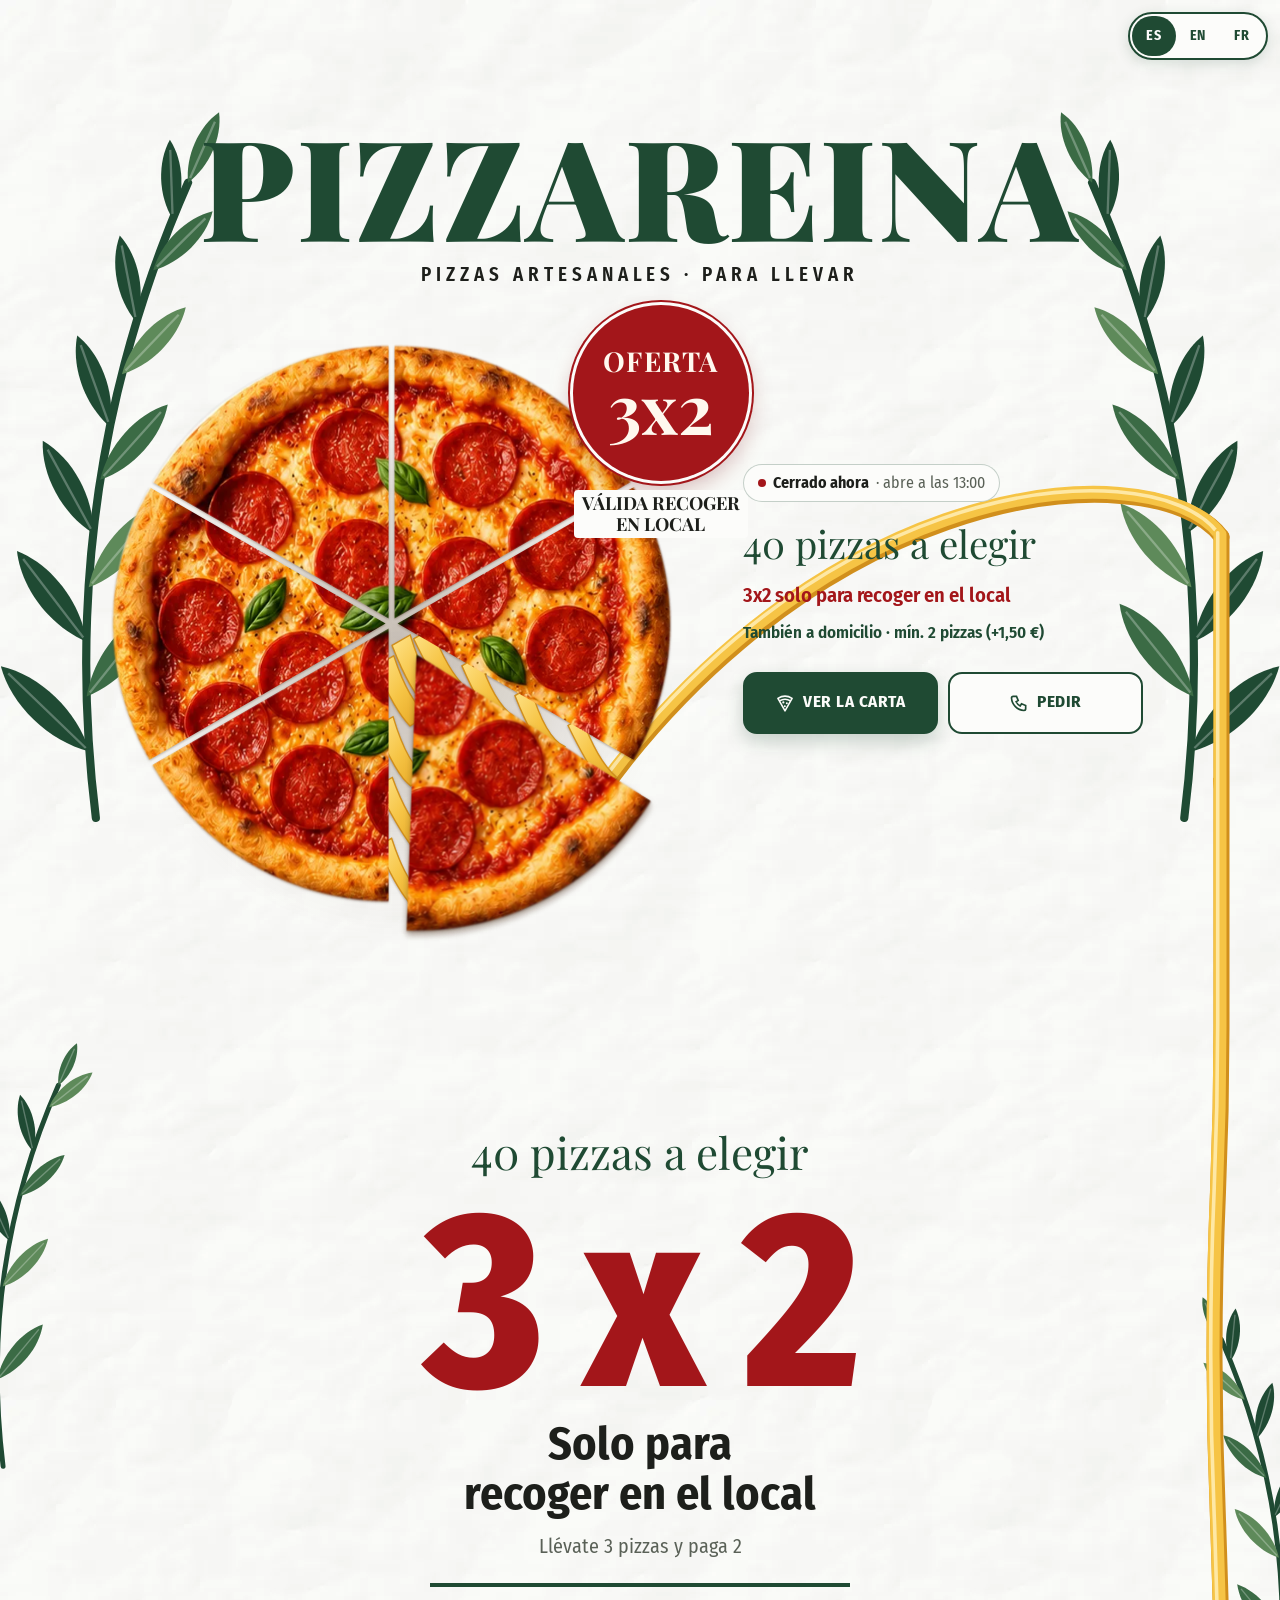
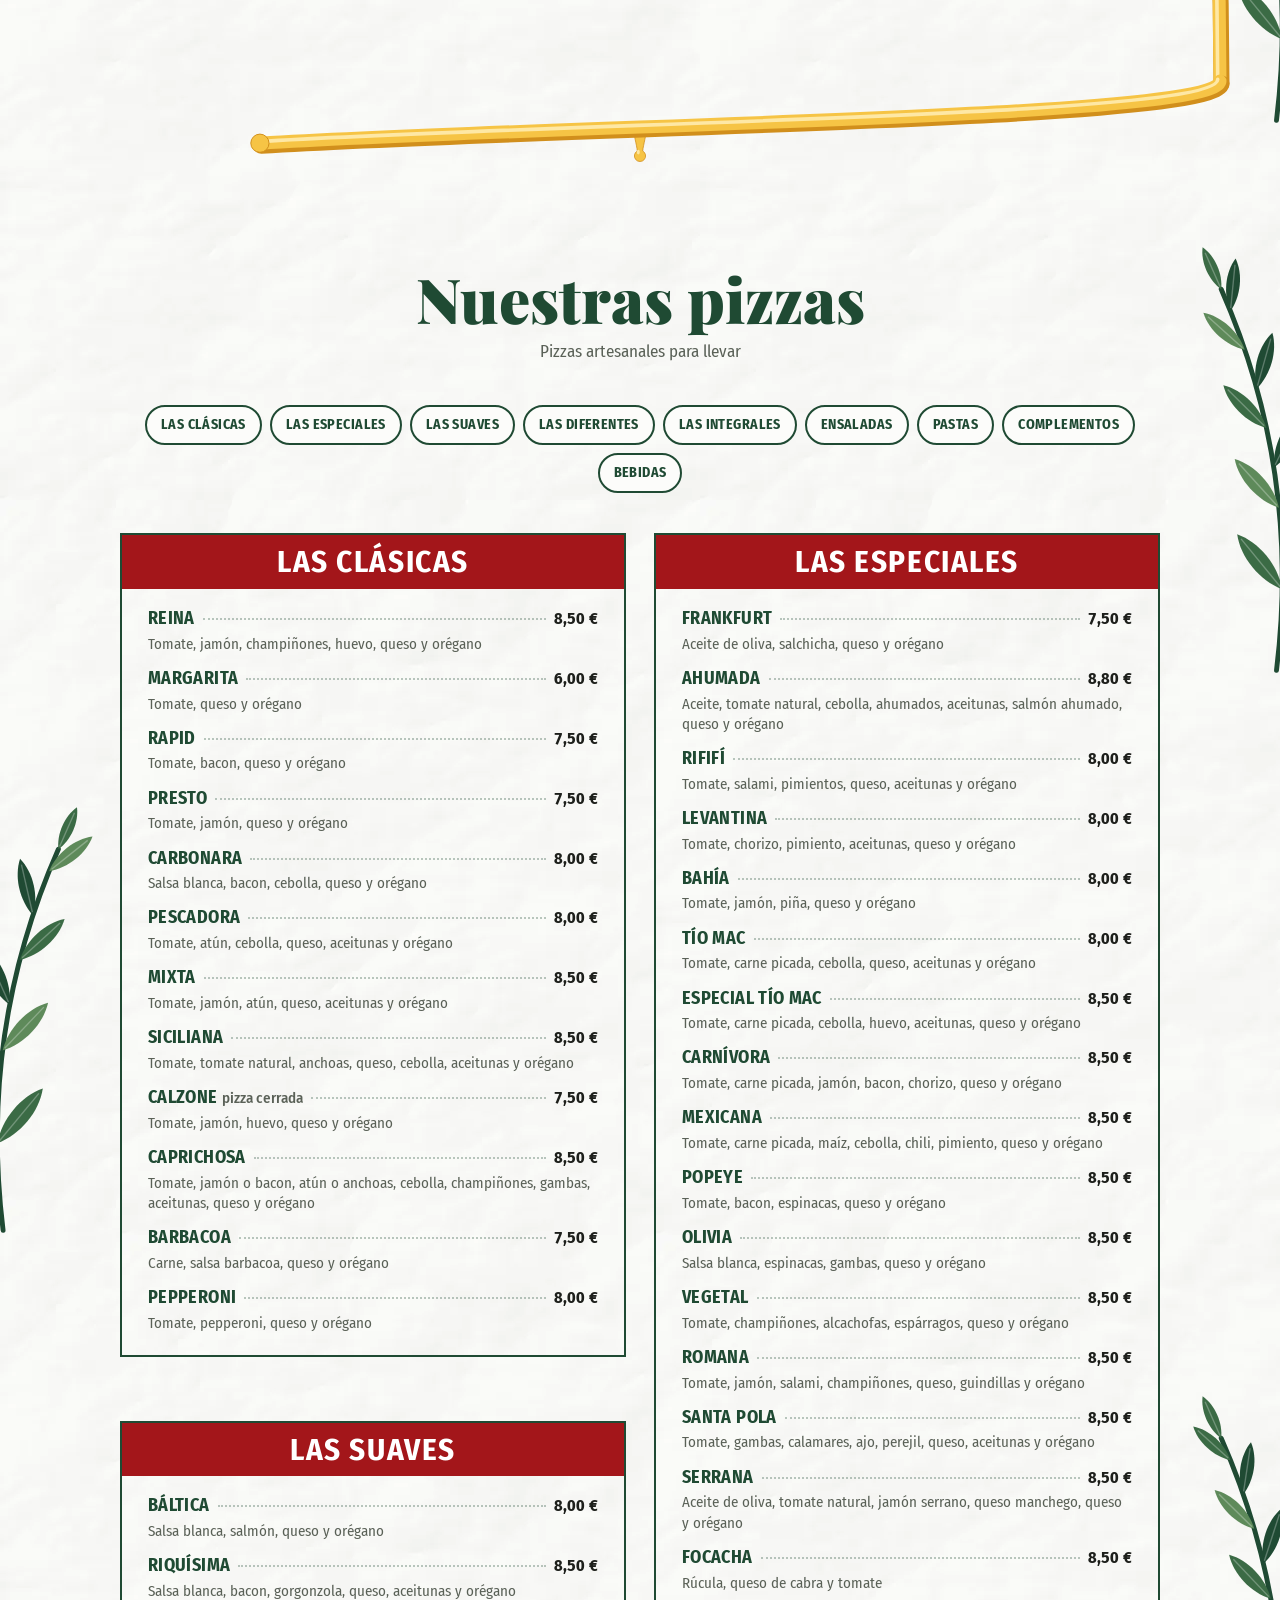
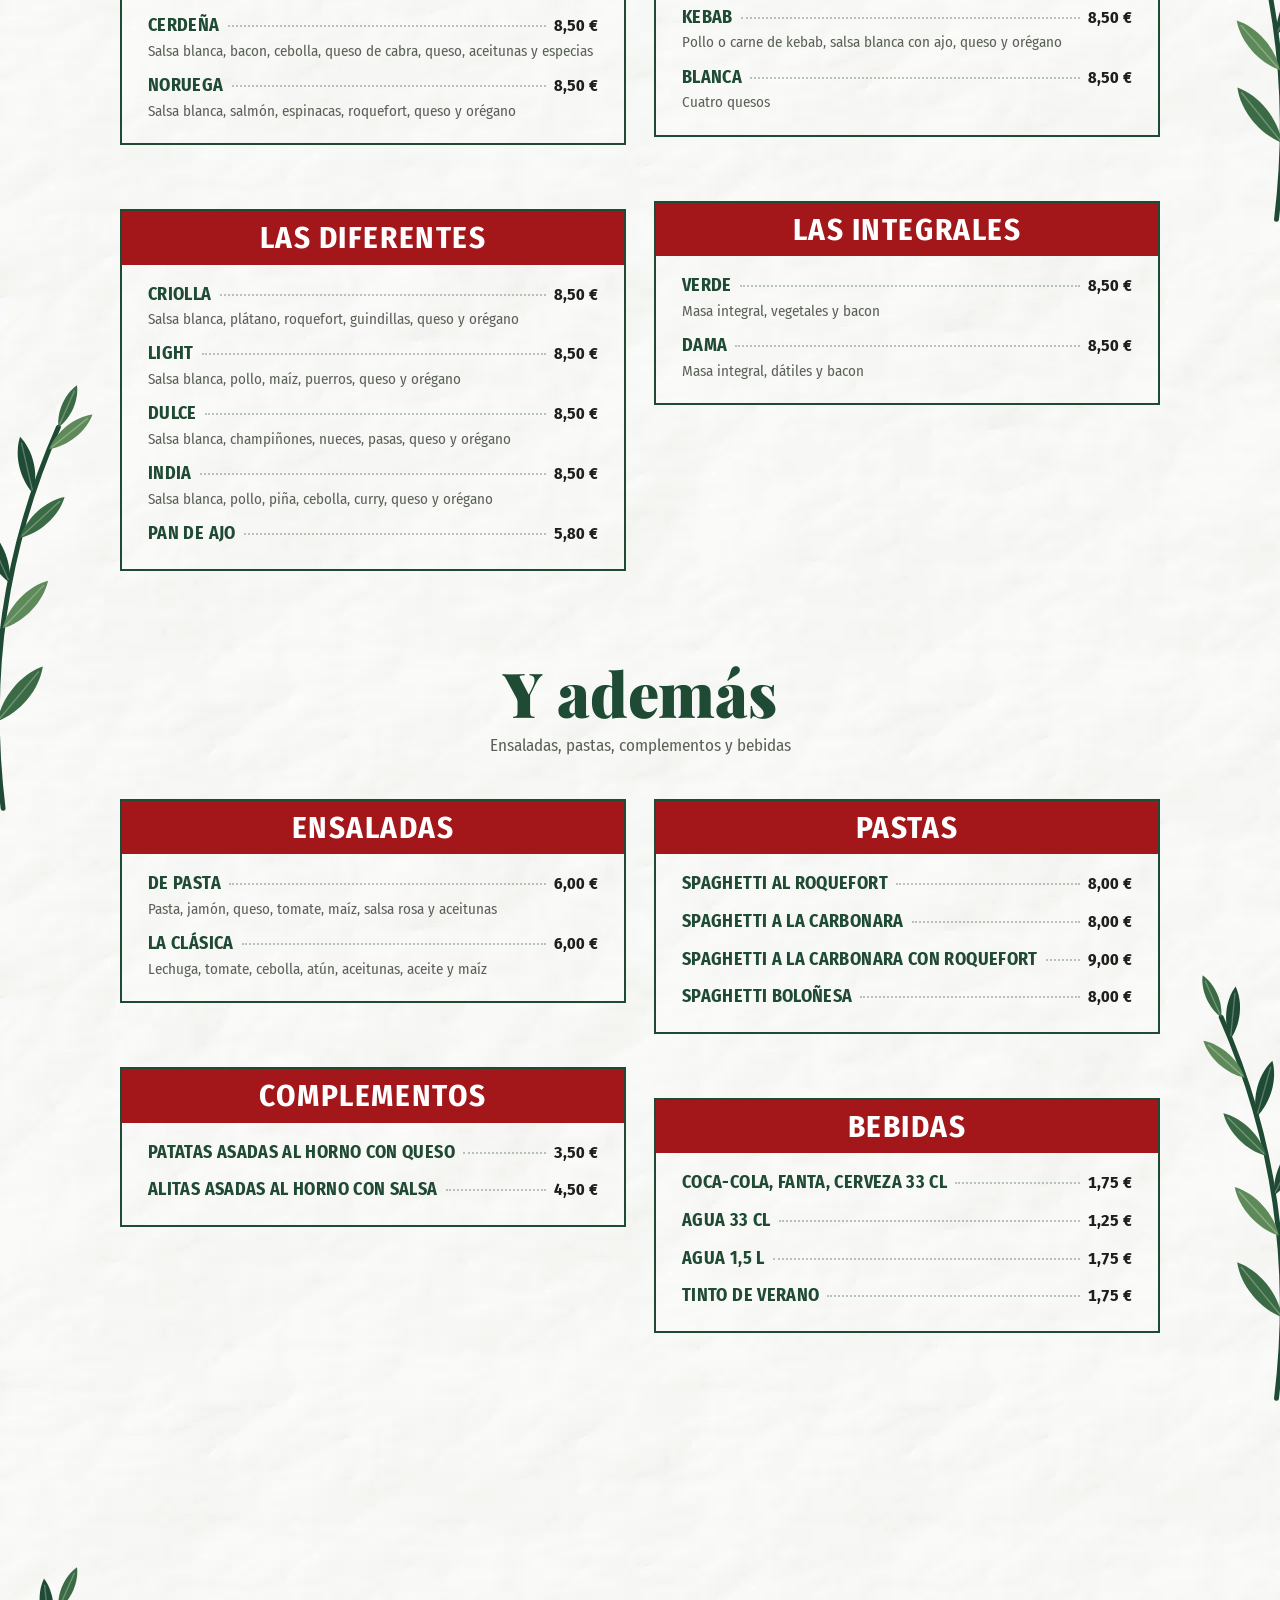
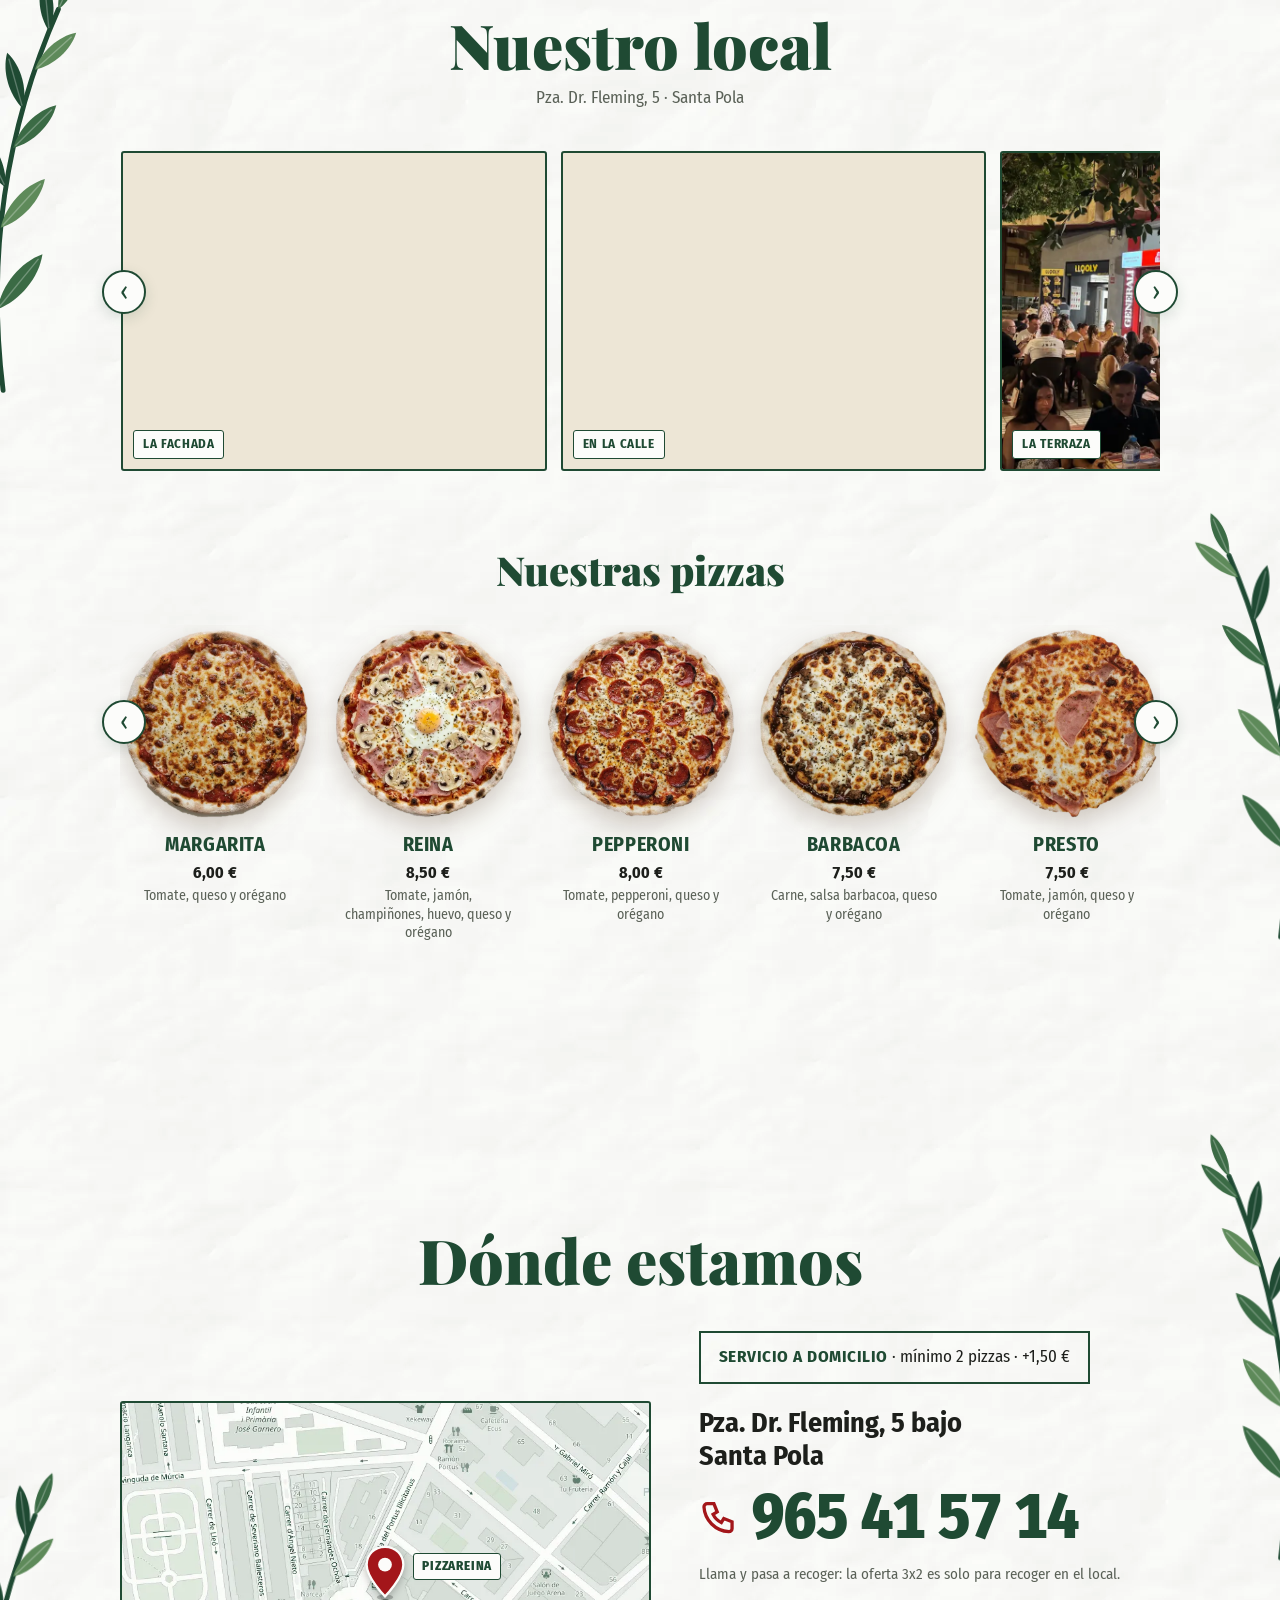
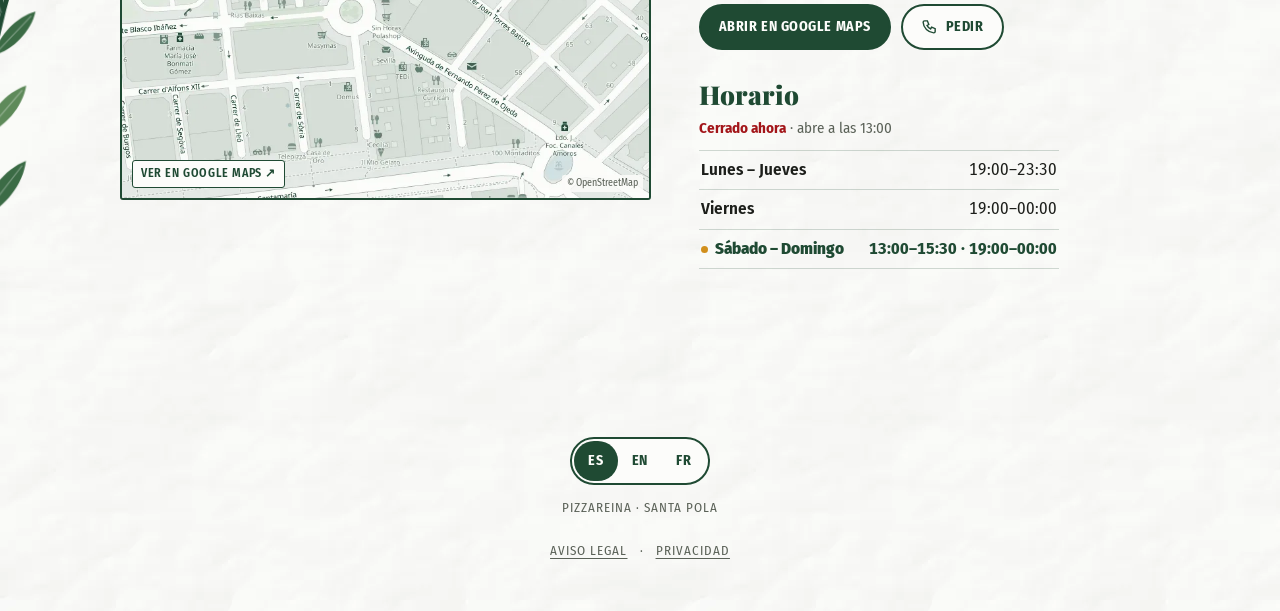
==== commit d0e57589: "Set domain pizzareina-santapola.es" ====
--- a/index.html
+++ b/index.html
@@ -6,14 +6,14 @@
 <meta property="og:title" content="Pizzareina — Pizzas artesanales para llevar en Santa Pola">
 <meta property="og:description" content="Pizzareina, pizzas artesanales para llevar en Santa Pola (Pza. Dr. Fleming, 5). 40 pizzas a elegir y oferta 3x2 recogiendo en el local. Servicio a domicilio. Tel. 965 41 57 14.">
 <meta property="og:locale" content="es_ES">
-<meta property="og:image" content="https://__DOMINIO__/og-image.jpg">
-<meta property="og:url" content="https://__DOMINIO__/">
+<meta property="og:image" content="https://pizzareina-santapola.es/og-image.jpg">
+<meta property="og:url" content="https://pizzareina-santapola.es/">
 <meta name="twitter:card" content="summary_large_image">
-<link rel="canonical" href="https://__DOMINIO__/">
-<link rel="alternate" hreflang="es" href="https://__DOMINIO__/">
-<link rel="alternate" hreflang="en" href="https://__DOMINIO__/en/">
-<link rel="alternate" hreflang="fr" href="https://__DOMINIO__/fr/">
-<link rel="alternate" hreflang="x-default" href="https://__DOMINIO__/">
+<link rel="canonical" href="https://pizzareina-santapola.es/">
+<link rel="alternate" hreflang="es" href="https://pizzareina-santapola.es/">
+<link rel="alternate" hreflang="en" href="https://pizzareina-santapola.es/en/">
+<link rel="alternate" hreflang="fr" href="https://pizzareina-santapola.es/fr/">
+<link rel="alternate" hreflang="x-default" href="https://pizzareina-santapola.es/">
 <meta name="theme-color" content="#1F4A33">
 <title>Pizzareina — Pizzas artesanales para llevar en Santa Pola</title>
 <meta name="description" content="Pizzareina, pizzas artesanales para llevar en Santa Pola (Pza. Dr. Fleming, 5). 40 pizzas a elegir y oferta 3x2 recogiendo en el local. Servicio a domicilio. Tel. 965 41 57 14.">
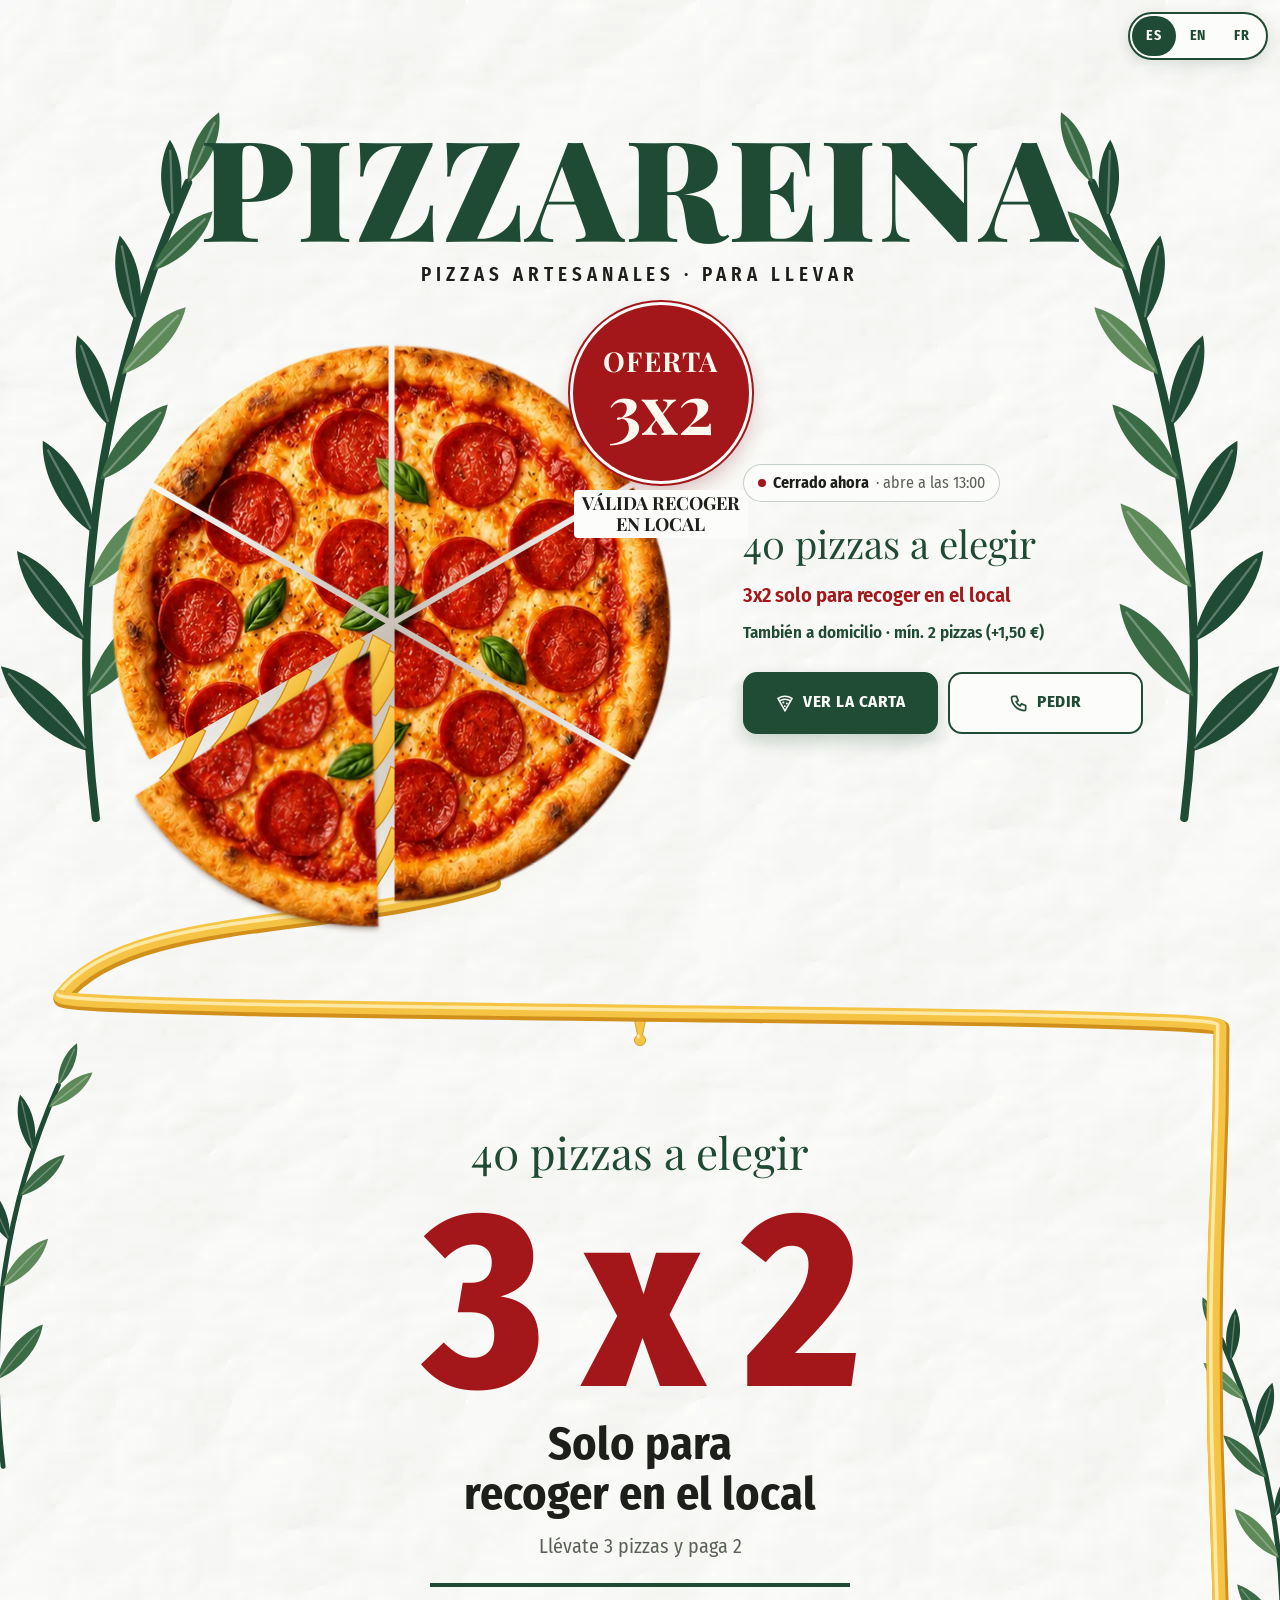
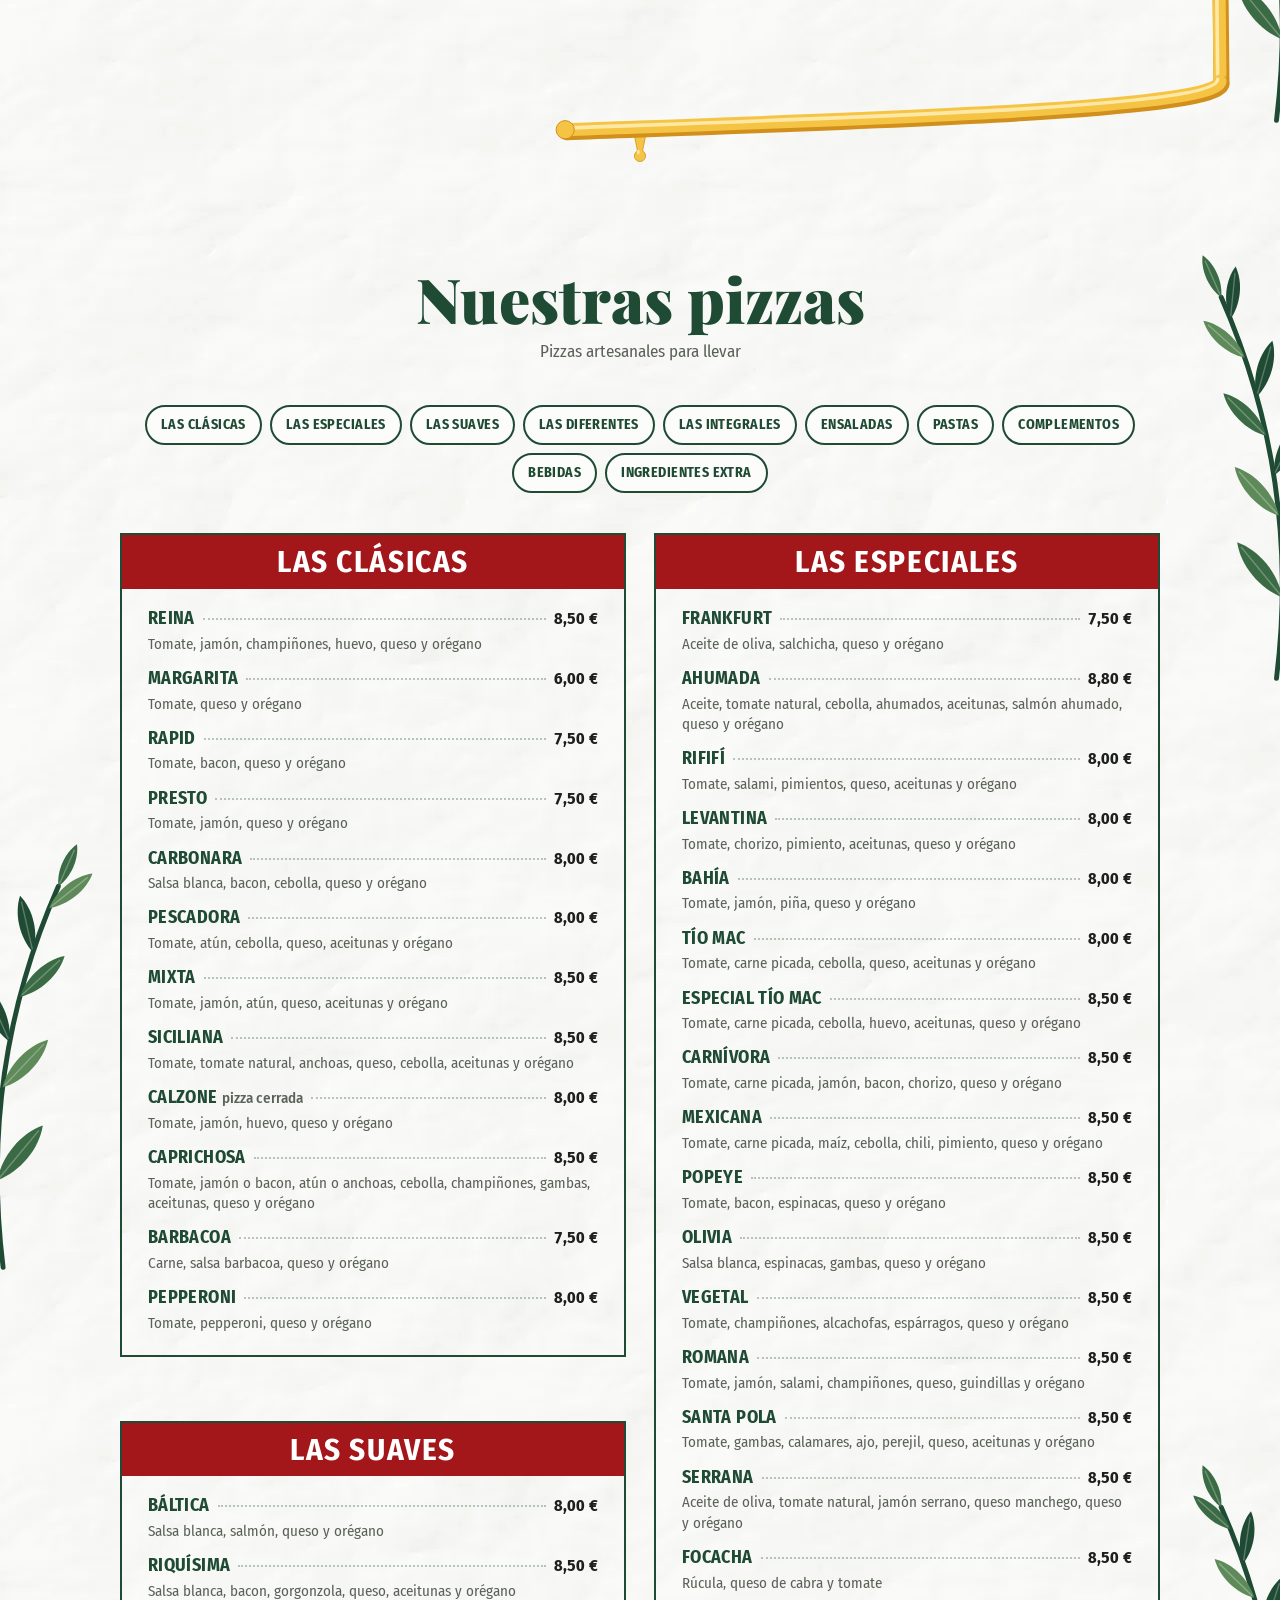
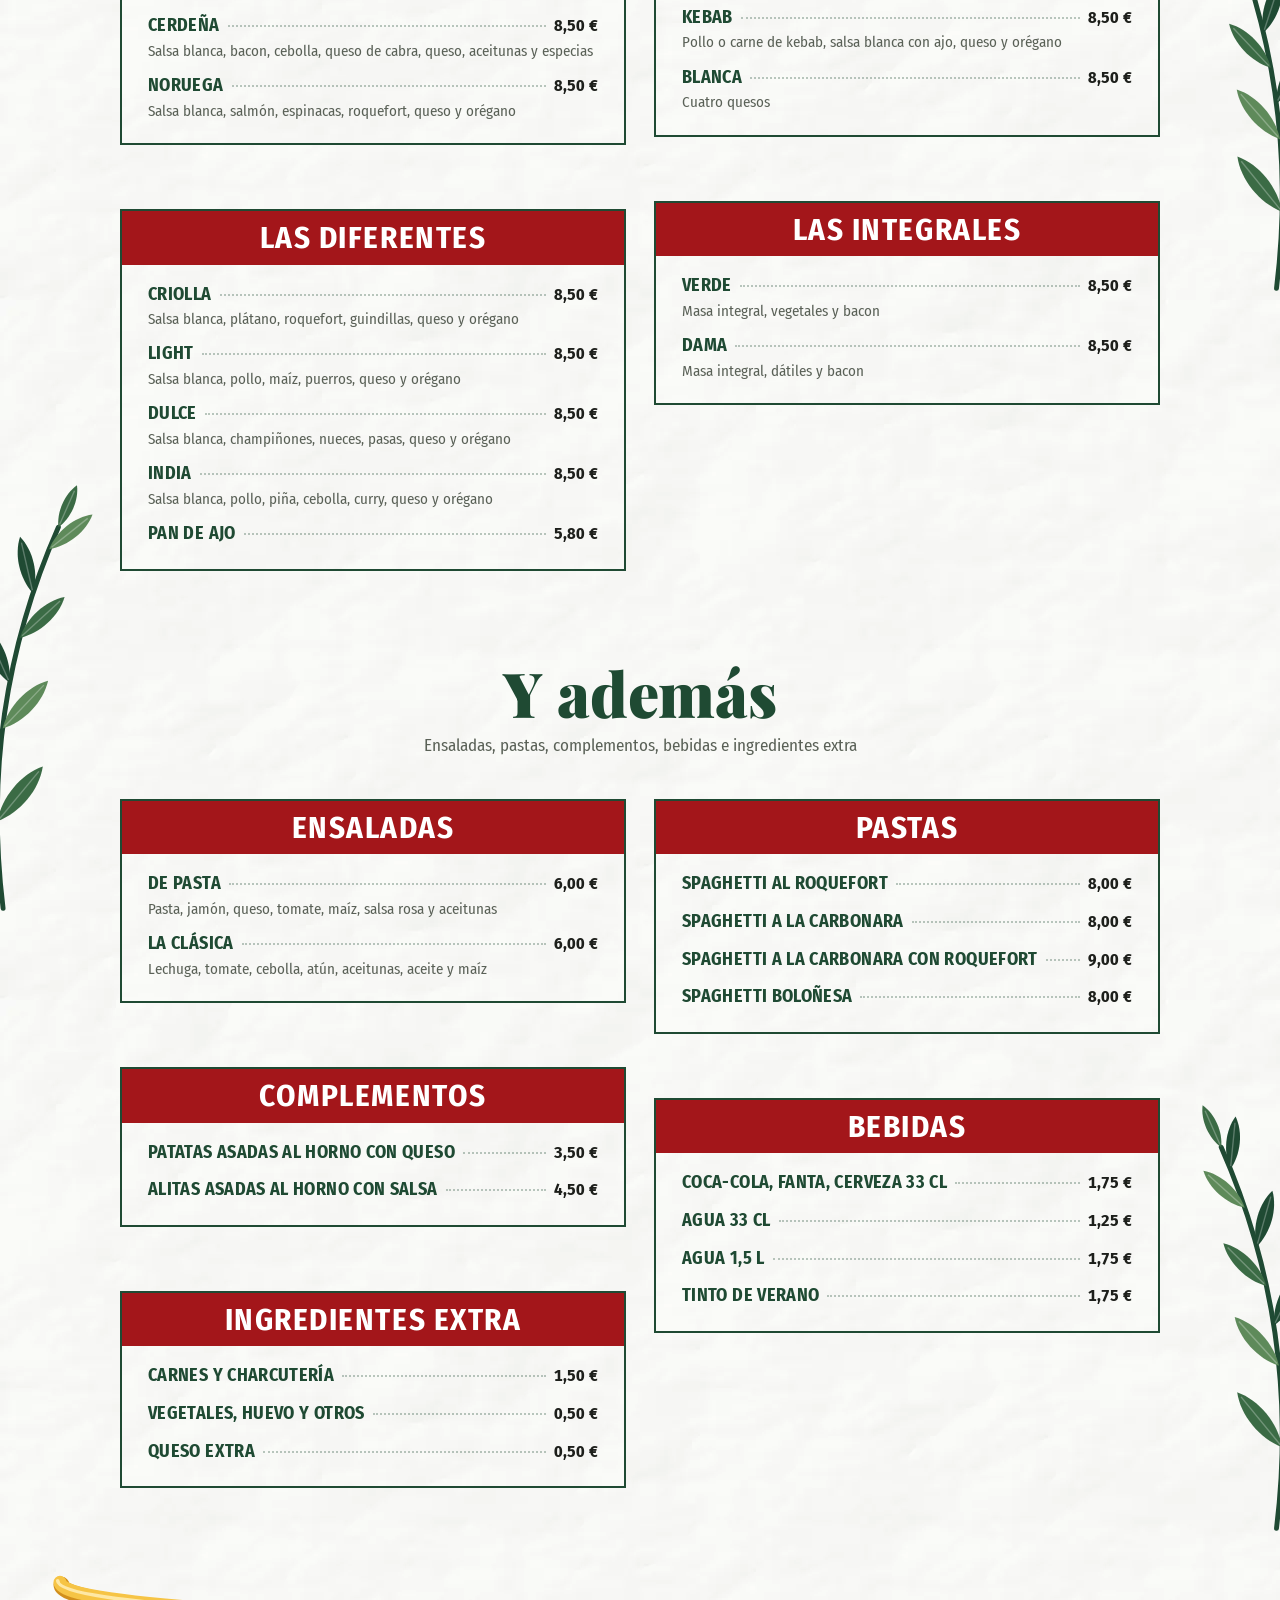
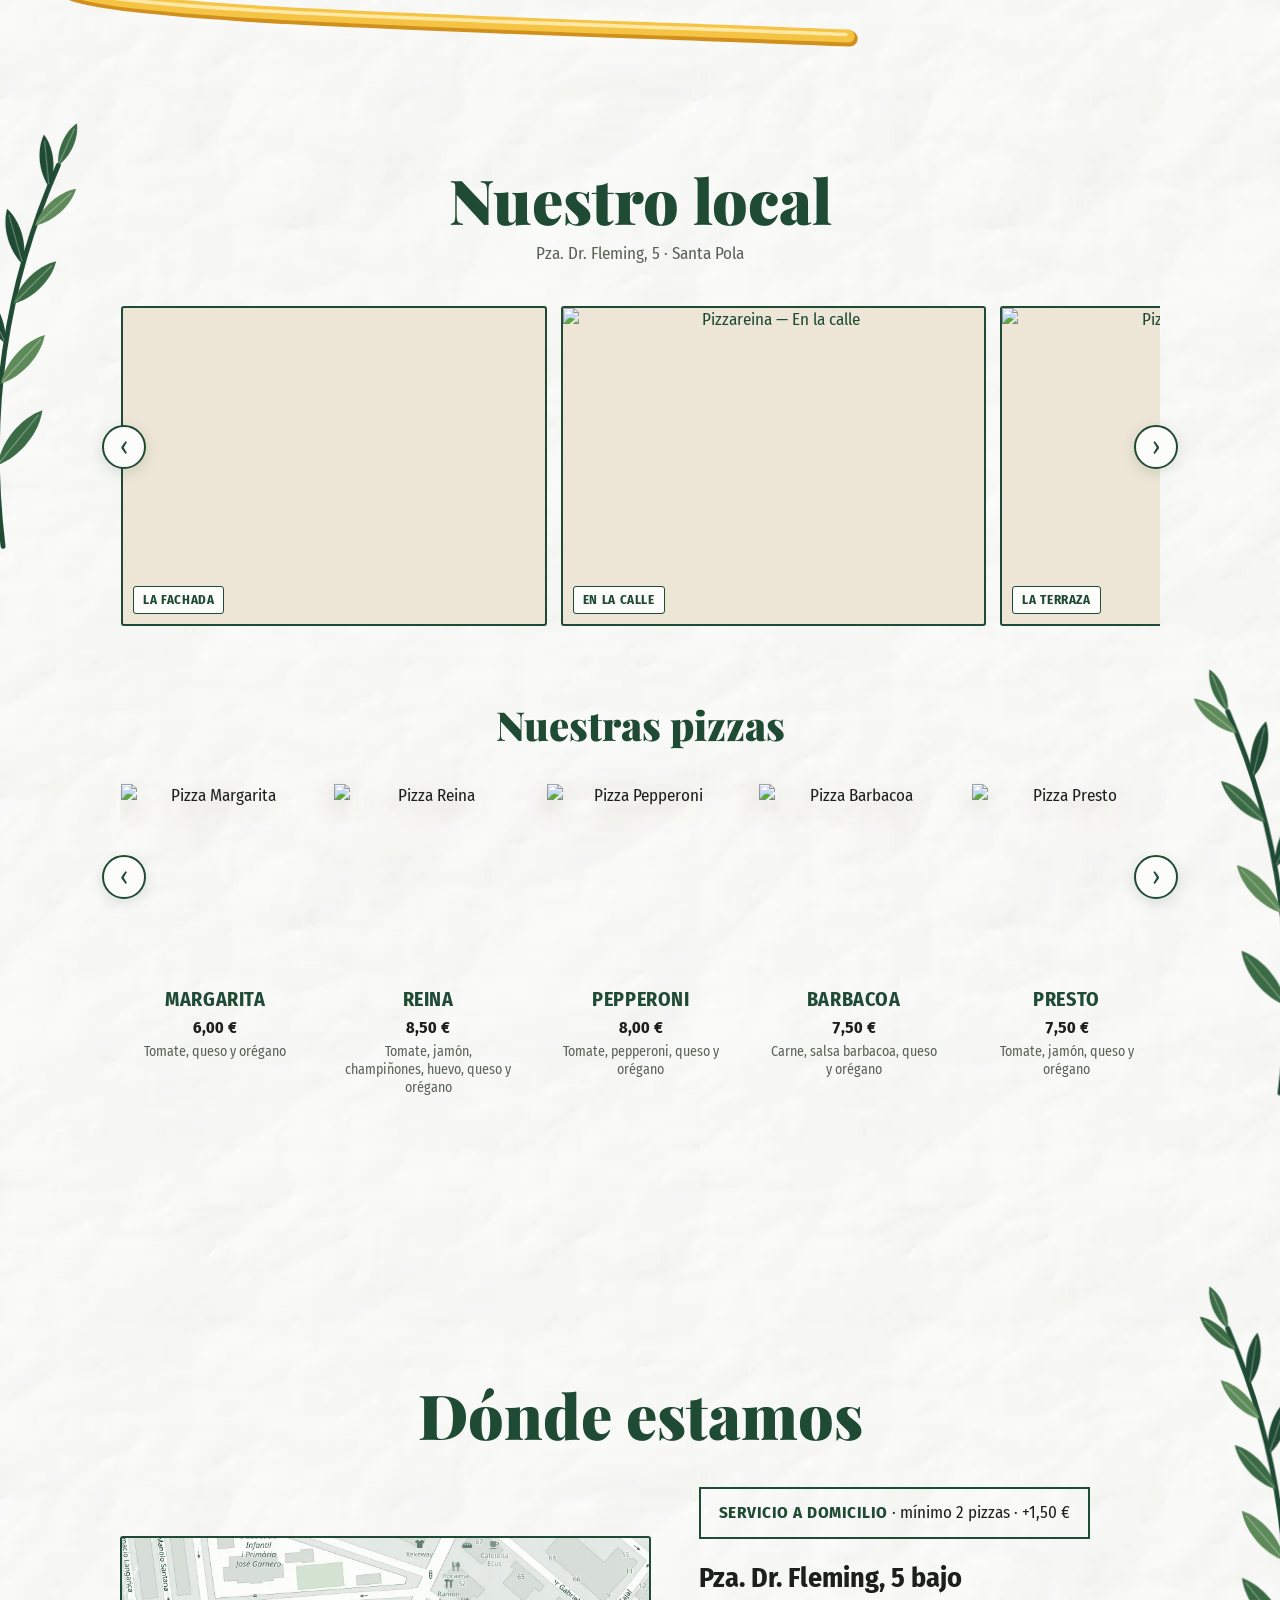
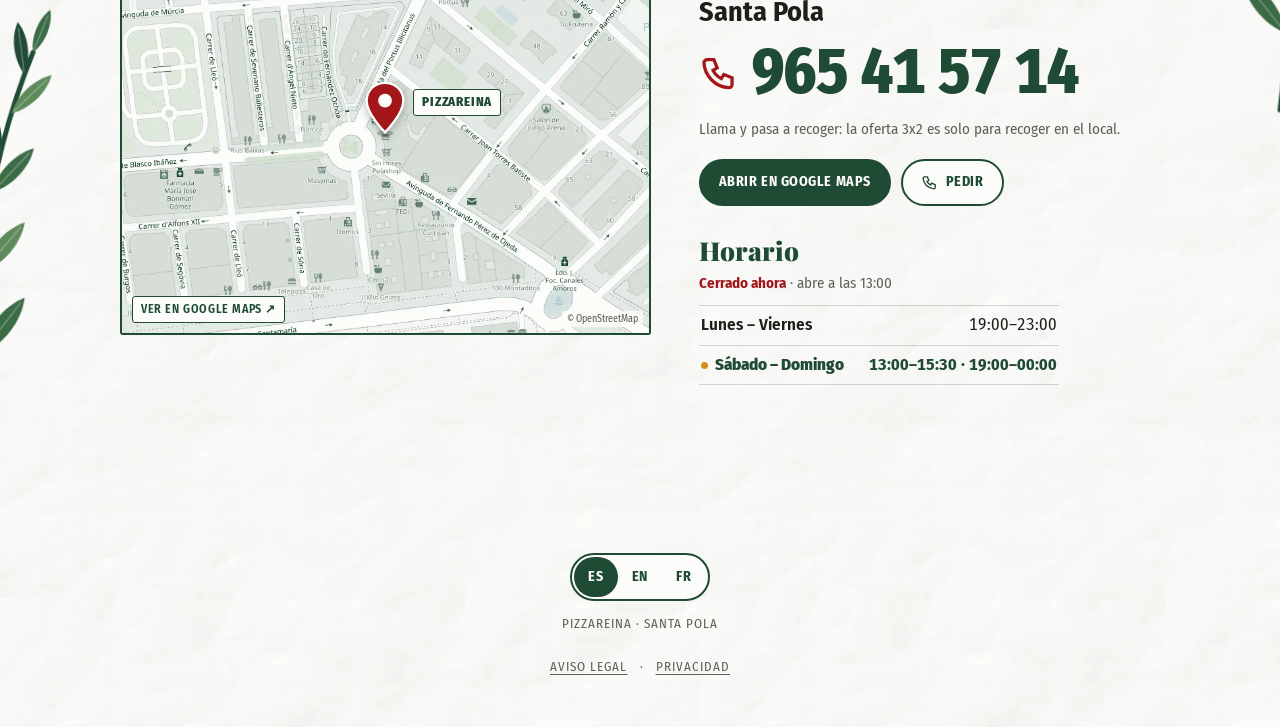
==== commit 5b6d58c6: "Add files via upload final" ====
--- a/index.html
+++ b/index.html
@@ -1,6 +1,27 @@
 <!DOCTYPE html>
 <html lang="es" data-lang="es"><head><meta charset="utf-8"><meta name="viewport" content="width=device-width,initial-scale=1,viewport-fit=cover">
 <style>:root{padding-top:env(safe-area-inset-top,0px);padding-bottom:env(safe-area-inset-bottom,0px)}body{margin:0;font:14px system-ui,sans-serif}img{max-width:100%}[hidden]{display:none!important}</style>
+<link rel="preload" as="image" href="img/pizza-flyer.webp" fetchpriority="high">
+<link rel="preload" as="font" type="font/woff2" href="fonts/playfair-display-latin-900-normal.woff2" crossorigin>
+<link rel="preload" as="font" type="font/woff2" href="fonts/fira-sans-condensed-latin-700-normal.woff2" crossorigin>
+<link rel="preconnect" href="https://cloud.umami.is">
+<link rel="preconnect" href="https://gateway.umami.is">
+<script defer src="https://cloud.umami.is/script.js" data-website-id="b1f8a828-aff7-473a-a827-08e7cc998048"></script>
+<script>
+/* Umami events: tag the buttons we want to count (calls, menu, directions, language) */
+document.addEventListener('DOMContentLoaded',function(){
+  function tag(sel,ev,where){document.querySelectorAll(sel).forEach(function(el){el.setAttribute('data-umami-event',ev);if(where)el.setAttribute('data-umami-event-lugar',where)})}
+  tag('.hcta a[href^="tel:"]','llamar','inicio');
+  tag('.mbar a[href^="tel:"]','llamar','barra-inferior');
+  tag('#phone','llamar','numero-contacto');
+  tag('.info .btns a[href^="tel:"]','llamar','boton-contacto');
+  tag('#heroMenu','ver-carta','inicio');
+  tag('.mbar a[href="#carta"]','ver-carta','barra-inferior');
+  tag('.mbar .to-map','como-llegar','barra-inferior');
+  tag('.maps-link','abrir-google-maps');
+  document.querySelectorAll('.lang button').forEach(function(b){b.setAttribute('data-umami-event','idioma');b.setAttribute('data-umami-event-a',b.dataset.lang)});
+});
+</script>
 <meta property="og:type" content="restaurant">
 <meta property="og:site_name" content="Pizzareina">
 <meta property="og:title" content="Pizzareina — Pizzas artesanales para llevar en Santa Pola">
@@ -20,7 +41,7 @@
 <link rel="icon" href="favicon.ico" sizes="any">
 <link rel="icon" type="image/png" href="favicon-48.png">
 <link rel="apple-touch-icon" href="apple-touch-icon.png">
-<script type="application/ld+json">{"@context":"https://schema.org","@type":"Restaurant","name":"Pizzareina","alternateName":"Pizzareina - Pizzas Caseras","description":"Pizzas artesanales para llevar en Santa Pola. 40 pizzas a elegir. Oferta 3x2 recogiendo en el local.","servesCuisine":["Pizza","Italiana"],"priceRange":"€","telephone":"+34965415714","address":{"@type":"PostalAddress","streetAddress":"Plaza Doctor Fleming, 5 bajo","addressLocality":"Santa Pola","addressRegion":"Alicante","addressCountry":"ES"},"geo":{"@type":"GeoCoordinates","latitude":38.1925939,"longitude":-0.5616776},"hasMap":"https://maps.app.goo.gl/d8t61mGTt3PxXe6u8","acceptsReservations":false,"openingHoursSpecification":[{"@type":"OpeningHoursSpecification","dayOfWeek":["Monday","Tuesday","Wednesday","Thursday"],"opens":"19:00","closes":"23:30"},{"@type":"OpeningHoursSpecification","dayOfWeek":"Friday","opens":"19:00","closes":"23:59"},{"@type":"OpeningHoursSpecification","dayOfWeek":["Saturday","Sunday"],"opens":"13:00","closes":"15:30"},{"@type":"OpeningHoursSpecification","dayOfWeek":["Saturday","Sunday"],"opens":"19:00","closes":"23:59"}],"availableLanguage":["es","en","fr"]}</script>
+<script type="application/ld+json">{"@context":"https://schema.org","@type":"Restaurant","name":"Pizzareina","url":"https://pizzareina-santapola.es/","image":"https://pizzareina-santapola.es/og-image.jpg","menu":"https://pizzareina-santapola.es/#carta","alternateName":"Pizzareina - Pizzas Caseras","description":"Pizzas artesanales para llevar en Santa Pola. 40 pizzas a elegir. Oferta 3x2 recogiendo en el local.","servesCuisine":["Pizza","Italiana"],"priceRange":"€","telephone":"+34965415714","email":"abdelghanilyazghi092@gmail.com","address":{"@type":"PostalAddress","streetAddress":"Plaza Doctor Fleming, 5 bajo","addressLocality":"Santa Pola","addressRegion":"Alicante","addressCountry":"ES"},"geo":{"@type":"GeoCoordinates","latitude":38.1925939,"longitude":-0.5616776},"hasMap":"https://maps.app.goo.gl/d8t61mGTt3PxXe6u8","acceptsReservations":false,"openingHoursSpecification":[{"@type":"OpeningHoursSpecification","dayOfWeek":["Monday","Tuesday","Wednesday","Thursday","Friday"],"opens":"19:00","closes":"23:00"},{"@type":"OpeningHoursSpecification","dayOfWeek":["Saturday","Sunday"],"opens":"13:00","closes":"15:30"},{"@type":"OpeningHoursSpecification","dayOfWeek":["Saturday","Sunday"],"opens":"19:00","closes":"23:59"}],"availableLanguage":["es","en","fr"]}</script>
 <link rel="stylesheet" href="fonts/fonts.css">
 <script>document.documentElement.classList.add('js-intro');setTimeout(function(){document.documentElement.classList.remove('js-intro')},3500);</script>
 <style>
@@ -517,7 +538,7 @@
     <div class="wrap">
       <div class="sec-head z"><h2 data-i="findTitle"></h2></div>
       <div class="find">
-        <a class="map maps-link" href="#" target="_blank" rel="noopener" aria-label="Pizzareina — Google Maps">
+        <a class="map maps-link" href="#" target="_blank" rel="noopener">
           <img class="mapimg" src="img/mapa.webp" alt="Mapa: Pizzareina, Pza. Dr. Fleming 5, Santa Pola" width="800" height="600" loading="lazy" decoding="async">
           <span class="mpin" aria-hidden="true"><svg viewBox="0 0 48 60"><ellipse cx="24" cy="57" rx="9" ry="3" fill="rgba(0,0,0,.22)"/><path d="M24 2C12.4 2 4 10.6 4 21.6 4 36 24 56 24 56s20-20 20-34.4C44 10.6 35.6 2 24 2z" fill="#A3161A" stroke="#FCFCFA" stroke-width="2.5"/><circle cx="24" cy="21.5" r="7.5" fill="#FCFCFA"/></svg><b>Pizzareina</b></span>
           <span class="osm">© OpenStreetMap</span>
@@ -571,18 +592,18 @@
 
 /* ---------- I18N ---------- */
 var T={
- es:{seeMenu:'Ver la carta',heroDeliv:'También a domicilio · mín. 2 pizzas (+1,50 €)',toCats:'↑ Categorías',allerg:'¿Alergias o intolerancias? Pregúntanos por los alérgenos de cada pizza en el local o por teléfono: 965 41 57 14.',legalNotice:'Aviso legal',privacy:'Privacidad',build:'Desliza para montar la pizza',lbDough:'Masa artesanal',lbSauce:'Tomate',lbCheese:'Queso',lbPep:'Pepperoni',lbBasil:'Albahaca',skip:'Saltar intro',replay:'↻ Repetir animación',tagline:'Pizzas artesanales · Para llevar',oferta:'Oferta',badgeCap:'Válida recoger<br>en local',forty:'40 pizzas a elegir',heroNote:'3x2 solo para recoger en el local',scroll:'Desliza',only:'Solo para<br>recoger en el local',offerSub:'Llévate 3 pizzas y paga 2',menuTitle:'Nuestras pizzas',menuSub:'Pizzas artesanales para llevar',moreTitle:'Y además',moreSub:'Ensaladas, pastas, complementos y bebidas',galTitle:'Nuestro local',galSub:'Pza. Dr. Fleming, 5 · Santa Pola',hoursTitle:'Horario',openNow:'Abierto ahora',closedNow:'Cerrado ahora',closesAt:'cierra a las',opensAt:'abre a las',tomorrow:'mañana',days:['Domingo','Lunes','Martes','Miércoles','Jueves','Viernes','Sábado'],monThu:'Lunes – Jueves',findTitle:'Dónde estamos',mapLbl:'Ver en Google Maps ↗',delivery:'<b>Servicio a domicilio</b> · mínimo 2 pizzas · +1,50 €',callNote:'Llama y pasa a recoger: la oferta 3x2 es solo para recoger en el local.',openMaps:'Abrir en Google Maps',call:'Pedir',barMenu:'Carta',barMap:'Cómo llegar',photo:'Foto',pzTitle:'Nuestras pizzas',pzPh:'Foto de pizza',ph:['La terraza','El mostrador','Nuestro rótulo','La fachada','En la calle'],and:' y ',
+ es:{seeMenu:'Ver la carta',heroDeliv:'También a domicilio · mín. 2 pizzas (+1,50 €)',toCats:'↑ Categorías',allerg:'¿Alergias o intolerancias? Pregúntanos por los alérgenos de cada pizza en el local o por teléfono: 965 41 57 14.',legalNotice:'Aviso legal',privacy:'Privacidad',build:'Desliza para montar la pizza',lbDough:'Masa artesanal',lbSauce:'Tomate',lbCheese:'Queso',lbPep:'Pepperoni',lbBasil:'Albahaca',skip:'Saltar intro',replay:'↻ Repetir animación',tagline:'Pizzas artesanales · Para llevar',oferta:'Oferta',badgeCap:'Válida recoger<br>en local',forty:'40 pizzas a elegir',heroNote:'3x2 solo para recoger en el local',scroll:'Desliza',only:'Solo para<br>recoger en el local',offerSub:'Llévate 3 pizzas y paga 2',menuTitle:'Nuestras pizzas',menuSub:'Pizzas artesanales para llevar',moreTitle:'Y además',moreSub:'Ensaladas, pastas, complementos, bebidas e ingredientes extra',galTitle:'Nuestro local',galSub:'Pza. Dr. Fleming, 5 · Santa Pola',hoursTitle:'Horario',openNow:'Abierto ahora',closedNow:'Cerrado ahora',closesAt:'cierra a las',opensAt:'abre a las',tomorrow:'mañana',days:['Domingo','Lunes','Martes','Miércoles','Jueves','Viernes','Sábado'],monThu:'Lunes – Jueves',findTitle:'Dónde estamos',mapLbl:'Ver en Google Maps ↗',delivery:'<b>Servicio a domicilio</b> · mínimo 2 pizzas · +1,50 €',callNote:'Llama y pasa a recoger: la oferta 3x2 es solo para recoger en el local.',openMaps:'Abrir en Google Maps',call:'Pedir',barMenu:'Carta',barMap:'Cómo llegar',photo:'Foto',pzTitle:'Nuestras pizzas',pzPh:'Foto de pizza',ph:['La terraza','El mostrador','Nuestro rótulo','La fachada','En la calle'],and:' y ',
    cats:{clasicas:'Las clásicas',diferentes:'Las diferentes',integrales:'Las integrales',suaves:'Las suaves',especiales:'Las especiales',ensaladas:'Ensaladas',pastas:'Pastas',bebidas:'Bebidas',extras:'Ingredientes extra',complementos:'Complementos'}},
- en:{seeMenu:'See the menu',heroDeliv:'Home delivery too · min. 2 pizzas (+€1.50)',toCats:'↑ Categories',allerg:'Allergies or intolerances? Ask us about the allergens in each pizza in the shop or by phone: 965 41 57 14.',legalNotice:'Legal notice',privacy:'Privacy',build:'Scroll to build the pizza',lbDough:'Handmade dough',lbSauce:'Tomato',lbCheese:'Cheese',lbPep:'Pepperoni',lbBasil:'Basil',skip:'Skip intro',replay:'↻ Replay animation',tagline:'Handmade pizzas · Takeaway',oferta:'Offer',badgeCap:'Valid for<br>pick-up',forty:'40 pizzas to choose from',heroNote:'3 for 2 on pick-up orders only',scroll:'Scroll',only:'Pick-up orders<br>only',offerSub:'Take 3 pizzas, pay for 2',menuTitle:'Our pizzas',menuSub:'Handmade pizzas to take away',moreTitle:'And also',moreSub:'Salads, pasta, sides and drinks',galTitle:'Our place',galSub:'Pza. Dr. Fleming, 5 · Santa Pola',hoursTitle:'Opening hours',openNow:'Open now',closedNow:'Closed now',closesAt:'closes at',opensAt:'opens at',tomorrow:'tomorrow',days:['Sunday','Monday','Tuesday','Wednesday','Thursday','Friday','Saturday'],monThu:'Monday – Thursday',findTitle:'Find us',mapLbl:'View on Google Maps ↗',delivery:'<b>Home delivery</b> · minimum 2 pizzas · +€1.50',callNote:'Call ahead and pick up: the 3 for 2 deal is for pick-up only.',openMaps:'Open in Google Maps',call:'Order',barMenu:'Menu',barMap:'Directions',photo:'Photo',pzTitle:'Our pizzas',pzPh:'Pizza photo',ph:['The terrace','The counter','Our sign','Shop front','On the street'],and:' and ',
+ en:{seeMenu:'See the menu',heroDeliv:'Home delivery too · min. 2 pizzas (+€1.50)',toCats:'↑ Categories',allerg:'Allergies or intolerances? Ask us about the allergens in each pizza in the shop or by phone: 965 41 57 14.',legalNotice:'Legal notice',privacy:'Privacy',build:'Scroll to build the pizza',lbDough:'Handmade dough',lbSauce:'Tomato',lbCheese:'Cheese',lbPep:'Pepperoni',lbBasil:'Basil',skip:'Skip intro',replay:'↻ Replay animation',tagline:'Handmade pizzas · Takeaway',oferta:'Offer',badgeCap:'Valid for<br>pick-up',forty:'40 pizzas to choose from',heroNote:'3 for 2 on pick-up orders only',scroll:'Scroll',only:'Pick-up orders<br>only',offerSub:'Take 3 pizzas, pay for 2',menuTitle:'Our pizzas',menuSub:'Handmade pizzas to take away',moreTitle:'And also',moreSub:'Salads, pasta, sides, drinks and extra toppings',galTitle:'Our place',galSub:'Pza. Dr. Fleming, 5 · Santa Pola',hoursTitle:'Opening hours',openNow:'Open now',closedNow:'Closed now',closesAt:'closes at',opensAt:'opens at',tomorrow:'tomorrow',days:['Sunday','Monday','Tuesday','Wednesday','Thursday','Friday','Saturday'],monThu:'Monday – Thursday',findTitle:'Find us',mapLbl:'View on Google Maps ↗',delivery:'<b>Home delivery</b> · minimum 2 pizzas · +€1.50',callNote:'Call ahead and pick up: the 3 for 2 deal is for pick-up only.',openMaps:'Open in Google Maps',call:'Order',barMenu:'Menu',barMap:'Directions',photo:'Photo',pzTitle:'Our pizzas',pzPh:'Pizza photo',ph:['The terrace','The counter','Our sign','Shop front','On the street'],and:' and ',
    cats:{clasicas:'The classics',diferentes:'Something different',integrales:'Wholemeal',suaves:'White base',especiales:'Specials',ensaladas:'Salads',pastas:'Pasta',bebidas:'Drinks',extras:'Extra toppings',complementos:'Sides'}},
- fr:{seeMenu:'Voir la carte',heroDeliv:'Livraison aussi · min. 2 pizzas (+1,50 €)',toCats:'↑ Catégories',allerg:'Allergies ou intolérances ? Demandez-nous les allergènes de chaque pizza sur place ou par téléphone : 965 41 57 14.',legalNotice:'Mentions légales',privacy:'Confidentialité',build:'Faites défiler pour monter la pizza',lbDough:'Pâte artisanale',lbSauce:'Tomate',lbCheese:'Fromage',lbPep:'Pepperoni',lbBasil:'Basilic',skip:'Passer l’intro',replay:'↻ Rejouer l’animation',tagline:'Pizzas artisanales · À emporter',oferta:'Offre',badgeCap:'Valable<br>à emporter',forty:'40 pizzas au choix',heroNote:'3 pour 2 uniquement à emporter',scroll:'Défiler',only:'Uniquement<br>à emporter',offerSub:'3 pizzas pour le prix de 2',menuTitle:'Nos pizzas',menuSub:'Pizzas artisanales à emporter',moreTitle:'Et aussi',moreSub:'Salades, pâtes, accompagnements et boissons',galTitle:'Notre pizzeria',galSub:'Pza. Dr. Fleming, 5 · Santa Pola',hoursTitle:'Horaires',openNow:'Ouvert',closedNow:'Fermé',closesAt:'ferme à',opensAt:'ouvre à',tomorrow:'demain',days:['Dimanche','Lundi','Mardi','Mercredi','Jeudi','Vendredi','Samedi'],monThu:'Lundi – Jeudi',findTitle:'Nous trouver',mapLbl:'Voir sur Google Maps ↗',delivery:'<b>Livraison à domicile</b> · minimum 2 pizzas · +1,50 €',callNote:'Appelez puis passez récupérer : l’offre 3 pour 2 est valable uniquement à emporter.',openMaps:'Ouvrir dans Google Maps',call:'Commander',barMenu:'Carte',barMap:'Itinéraire',photo:'Photo',pzTitle:'Nos pizzas',pzPh:'Photo de pizza',ph:['La terrasse','Le comptoir','Notre enseigne','La façade','Dans la rue'],and:' et ',
+ fr:{seeMenu:'Voir la carte',heroDeliv:'Livraison aussi · min. 2 pizzas (+1,50 €)',toCats:'↑ Catégories',allerg:'Allergies ou intolérances ? Demandez-nous les allergènes de chaque pizza sur place ou par téléphone : 965 41 57 14.',legalNotice:'Mentions légales',privacy:'Confidentialité',build:'Faites défiler pour monter la pizza',lbDough:'Pâte artisanale',lbSauce:'Tomate',lbCheese:'Fromage',lbPep:'Pepperoni',lbBasil:'Basilic',skip:'Passer l’intro',replay:'↻ Rejouer l’animation',tagline:'Pizzas artisanales · À emporter',oferta:'Offre',badgeCap:'Valable<br>à emporter',forty:'40 pizzas au choix',heroNote:'3 pour 2 uniquement à emporter',scroll:'Défiler',only:'Uniquement<br>à emporter',offerSub:'3 pizzas pour le prix de 2',menuTitle:'Nos pizzas',menuSub:'Pizzas artisanales à emporter',moreTitle:'Et aussi',moreSub:'Salades, pâtes, accompagnements, boissons et suppléments',galTitle:'Notre pizzeria',galSub:'Pza. Dr. Fleming, 5 · Santa Pola',hoursTitle:'Horaires',openNow:'Ouvert',closedNow:'Fermé',closesAt:'ferme à',opensAt:'ouvre à',tomorrow:'demain',days:['Dimanche','Lundi','Mardi','Mercredi','Jeudi','Vendredi','Samedi'],monThu:'Lundi – Jeudi',findTitle:'Nous trouver',mapLbl:'Voir sur Google Maps ↗',delivery:'<b>Livraison à domicile</b> · minimum 2 pizzas · +1,50 €',callNote:'Appelez puis passez récupérer : l’offre 3 pour 2 est valable uniquement à emporter.',openMaps:'Ouvrir dans Google Maps',call:'Commander',barMenu:'Carte',barMap:'Itinéraire',photo:'Photo',pzTitle:'Nos pizzas',pzPh:'Photo de pizza',ph:['La terrasse','Le comptoir','Notre enseigne','La façade','Dans la rue'],and:' et ',
    cats:{clasicas:'Les classiques',diferentes:'Les originales',integrales:'Pâte complète',suaves:'Base crème',especiales:'Les spéciales',ensaladas:'Salades',pastas:'Pâtes',bebidas:'Boissons',extras:'Suppléments',complementos:'Accompagnements'}}
 };
 // ingredients: [es, en, fr]
 var I={tom:['tomate','tomato','tomate'],tnat:['tomate natural','fresh tomato','tomate fraîche'],jam:['jamón','ham','jambon'],cha:['champiñones','mushrooms','champignons'],hue:['huevo','egg','œuf'],que:['queso','cheese','fromage'],ore:['orégano','oregano','origan'],bac:['bacon','bacon','bacon'],sbl:['salsa blanca','white sauce','sauce blanche'],ceb:['cebolla','onion','oignon'],atu:['atún','tuna','thon'],ace:['aceitunas','olives','olives'],anc:['anchoas','anchovies','anchois'],jb:['jamón o bacon','ham or bacon','jambon ou bacon'],aa:['atún o anchoas','tuna or anchovies','thon ou anchois'],gam:['gambas','prawns','crevettes'],car:['carne','meat','viande'],bbq:['salsa barbacoa','barbecue sauce','sauce barbecue'],pep:['pepperoni','pepperoni','pepperoni'],cur:['curry','curry','curry'],cq:['cuatro quesos','four cheeses','quatre fromages'],pla:['plátano','banana','banane'],roq:['roquefort','Roquefort','roquefort'],gui:['guindillas','chilli peppers','piments'],pol:['pollo','chicken','poulet'],mai:['maíz','sweetcorn','maïs'],pue:['puerros','leeks','poireaux'],nue:['nueces','walnuts','noix'],pas:['pasas','raisins','raisins secs'],mint:['masa integral','wholemeal dough','pâte complète'],veg:['vegetales','vegetables','légumes'],dat:['dátiles','dates','dattes'],sal:['salmón','salmon','saumon'],gor:['gorgonzola','gorgonzola','gorgonzola'],cab:['queso de cabra','goat cheese','fromage de chèvre'],esp:['especias','spices','épices'],espi:['espinacas','spinach','épinards'],aov:['aceite de oliva','olive oil','huile d’olive'],salc:['salchicha','sausage','saucisse'],acei:['aceite','oil','huile'],ahu:['ahumados','smoked fish','poissons fumés'],salah:['salmón ahumado','smoked salmon','saumon fumé'],sala:['salami','salami','salami'],pims:['pimientos','peppers','poivrons'],cho:['chorizo','chorizo','chorizo'],pim:['pimiento','pepper','poivron'],pin:['piña','pineapple','ananas'],cpi:['carne picada','minced meat','viande hachée'],chi:['chili','chilli','piment'],cal:['calamares','squid','calamars'],ajo:['ajo','garlic','ail'],per:['perejil','parsley','persil'],alc:['alcachofas','artichokes','artichauts'],esr:['espárragos','asparagus','asperges'],jser:['jamón serrano','Serrano ham','jambon serrano'],qman:['queso manchego','Manchego cheese','fromage manchego'],ruc:['rúcula','rocket','roquette'],keb:['pollo o carne de kebab','chicken or kebab meat','poulet ou viande kebab'],sajo:['salsa blanca con ajo','garlic white sauce','sauce blanche à l’ail'],pasta:['pasta','pasta','pâtes'],sros:['salsa rosa','pink sauce','sauce cocktail'],lec:['lechuga','lettuce','laitue']};
 // item: [name (string or [es,en,fr]), price, ingredient keys, optional tag [es,en,fr]]
 var M={
- clasicas:[['Reina',8.5,'tom jam cha hue que ore'],['Margarita',6,'tom que ore'],['Rapid',7.5,'tom bac que ore'],['Presto',7.5,'tom jam que ore'],['Carbonara',8,'sbl bac ceb que ore'],['Pescadora',8,'tom atu ceb que ace ore'],['Mixta',8.5,'tom jam atu que ace ore'],['Siciliana',8.5,'tom tnat anc que ceb ace ore'],['Calzone',7.5,'tom jam hue que ore',['pizza cerrada','folded pizza','pizza fermée']],['Caprichosa',8.5,'tom jb aa ceb cha gam ace que ore'],['Barbacoa',7.5,'car bbq que ore'],['Pepperoni',8,'tom pep que ore']],
+ clasicas:[['Reina',8.5,'tom jam cha hue que ore'],['Margarita',6,'tom que ore'],['Rapid',7.5,'tom bac que ore'],['Presto',7.5,'tom jam que ore'],['Carbonara',8,'sbl bac ceb que ore'],['Pescadora',8,'tom atu ceb que ace ore'],['Mixta',8.5,'tom jam atu que ace ore'],['Siciliana',8.5,'tom tnat anc que ceb ace ore'],['Calzone',8,'tom jam hue que ore',['pizza cerrada','folded pizza','pizza fermée']],['Caprichosa',8.5,'tom jb aa ceb cha gam ace que ore'],['Barbacoa',7.5,'car bbq que ore'],['Pepperoni',8,'tom pep que ore']],
  especiales:[['Frankfurt',7.5,'aov salc que ore'],['Ahumada',8.8,'acei tnat ceb ahu ace salah que ore'],['Rififí',8,'tom sala pims que ace ore'],['Levantina',8,'tom cho pim ace que ore'],['Bahía',8,'tom jam pin que ore'],['Tío Mac',8,'tom cpi ceb que ace ore'],['Especial Tío Mac',8.5,'tom cpi ceb hue ace que ore'],['Carnívora',8.5,'tom cpi jam bac cho que ore'],['Mexicana',8.5,'tom cpi mai ceb chi pim que ore'],['Popeye',8.5,'tom bac espi que ore'],['Olivia',8.5,'sbl espi gam que ore'],['Vegetal',8.5,'tom cha alc esr que ore'],['Romana',8.5,'tom jam sala cha que gui ore'],['Santa Pola',8.5,'tom gam cal ajo per que ace ore'],['Serrana',8.5,'aov tnat jser qman que ore'],['Focacha',8.5,'ruc cab tom'],['Kebab',8.5,'keb sajo que ore'],['Blanca',8.5,'cq']],
  suaves:[['Báltica',8,'sbl sal que ore'],['Riquísima',8.5,'sbl bac gor que ace ore'],['Cerdeña',8.5,'sbl bac ceb cab que ace esp'],['Noruega',8.5,'sbl sal espi roq que ore']],
  diferentes:[['Criolla',8.5,'sbl pla roq gui que ore'],['Light',8.5,'sbl pol mai pue que ore'],['Dulce',8.5,'sbl cha nue pas que ore'],['India',8.5,'sbl pol pin ceb cur que ore'],[['Pan de ajo','Garlic bread','Pain à l’ail'],5.8,'']],
@@ -590,7 +611,8 @@
  ensaladas:[[['De pasta','Pasta salad','Salade de pâtes'],6,'pasta jam que tom mai sros ace'],[['La clásica','Classic salad','Salade classique'],6,'lec tom ceb atu ace acei mai']],
  pastas:[[['Spaghetti al roquefort','Spaghetti with Roquefort','Spaghetti au roquefort'],8,''],[['Spaghetti a la carbonara','Spaghetti carbonara','Spaghetti carbonara'],8,''],[['Spaghetti a la carbonara con roquefort','Spaghetti carbonara with Roquefort','Spaghetti carbonara au roquefort'],9,''],[['Spaghetti boloñesa','Spaghetti bolognese','Spaghetti bolognaise'],8,'']],
  complementos:[[['Patatas asadas al horno con queso','Oven-roasted potatoes with cheese','Pommes de terre rôties au four et fromage'],3.5,''],[['Alitas asadas al horno con salsa','Oven-roasted chicken wings with sauce','Ailes de poulet rôties au four, sauce'],4.5,'']],
- bebidas:[[['Coca-Cola, Fanta, cerveza 33 cl','Coca-Cola, Fanta, beer 33 cl','Coca-Cola, Fanta, bière 33 cl'],1.75,''],[['Agua 33 cl','Water 33 cl','Eau 33 cl'],1.25,''],[['Agua 1,5 L','Water 1.5 L','Eau 1,5 L'],1.75,''],['Tinto de verano',1.75,'']]
+ bebidas:[[['Coca-Cola, Fanta, cerveza 33 cl','Coca-Cola, Fanta, beer 33 cl','Coca-Cola, Fanta, bière 33 cl'],1.75,''],[['Agua 33 cl','Water 33 cl','Eau 33 cl'],1.25,''],[['Agua 1,5 L','Water 1.5 L','Eau 1,5 L'],1.75,''],['Tinto de verano',1.75,'']],
+ extras:[[['Carnes y charcutería','Meat & cold cuts','Viandes et charcuterie'],1.5,''],[['Vegetales, huevo y otros','Vegetables, egg & more','Légumes, œuf et autres'],.5,''],[['Queso extra','Extra cheese','Supplément fromage'],.5,'']]
 };
 var LI={es:0,en:1,fr:2},lang='es';
 function price(p){return lang==='en'?'€'+p.toFixed(2):p.toFixed(2).replace('.',',')+' €'}
@@ -607,7 +629,7 @@
   return '<li><div class="row"><span class="n">'+nm(it[0])+(it[3]?' <span class="tag">'+it[3][LI[lang]]+'</span>':'')+'</span><span class="dots"></span><span class="p">'+price(it[1])+'</span></div>'+(d?'<p>'+d+'</p>':'')+'</li>';}).join('')+'</ul></article>';}
 var PHOTOS=["img/local/terraza.webp", "img/local/mostrador.webp", "img/local/rotulo.webp", "img/local/fachada.webp", "img/local/calle.webp"];
 // opening hours (Europe/Madrid), minutes from midnight; 1440 = 00:00 next day
-var HOURS={0:[[780,930],[1140,1440]],1:[[1140,1410]],2:[[1140,1410]],3:[[1140,1410]],4:[[1140,1410]],5:[[1140,1440]],6:[[780,930],[1140,1440]]};
+var HOURS={0:[[780,930],[1140,1440]],1:[[1140,1380]],2:[[1140,1380]],3:[[1140,1380]],4:[[1140,1380]],5:[[1140,1380]],6:[[780,930],[1140,1440]]};
 function hm(m){m=m%1440;return ('0'+Math.floor(m/60)).slice(-2)+':'+('0'+m%60).slice(-2)}
 function madridNow(){
   try{var p=new Intl.DateTimeFormat('en-GB',{timeZone:'Europe/Madrid',weekday:'short',hour:'2-digit',minute:'2-digit',hourCycle:'h23'}).formatToParts(new Date()),o={};
@@ -625,7 +647,7 @@
   else{var next=today.filter(function(r){return r[0]>now.m})[0];
     status='<span class="st off">'+t.closedNow+'</span> · '+t.opensAt+' '+(next?hm(next[0]):hm(HOURS[(now.d+1)%7][0][0])+' ('+t.tomorrow+')');}
   function span(d){return HOURS[d].map(function(r){return hm(r[0])+'–'+hm(r[1])}).join(' · ')}
-  var rows=[[t.monThu,[1,2,3,4]],[t.days[5],[5]],[t.days[6]+' – '+t.days[0],[6,0]]];
+  var rows=[[t.days[1]+' – '+t.days[5],[1,2,3,4,5]],[t.days[6]+' – '+t.days[0],[6,0]]];
   $('#hours').innerHTML='<h3>'+t.hoursTitle+'</h3><p class="status">'+status+'</p><dl>'+rows.map(function(r){
     return '<div'+(r[1].indexOf(now.d)>-1?' class="today"':'')+'><dt>'+r[0]+'</dt><dd>'+span(r[1][0])+'</dd></div>'}).join('')+'</dl>';
 }
@@ -633,22 +655,22 @@
 var PHSZ=[[900, 1200], [1400, 788], [1400, 788], [1400, 788], [1400, 788]];
 var PZ=[['margarita','Margarita'],['reina','Reina'],['pepperoni','Pepperoni'],['barbacoa','Barbacoa'],['presto','Presto']];
 var LEGAL={
- aviso:['Aviso legal','<p><b>Titular:</b> [NOMBRE O RAZÓN SOCIAL] · <b>NIF:</b> [NIF]<br><b>Domicilio:</b> Pza. Dr. Fleming, 5 bajo, 03130 Santa Pola (Alicante)<br><b>Teléfono:</b> 965 41 57 14 · <b>Email:</b> [EMAIL]</p><p>Este sitio web tiene carácter informativo sobre la carta, precios, horarios y ofertas de Pizzareina. Los precios y ofertas pueden cambiar sin previo aviso; prevalecen los vigentes en el local.</p><p>Los textos, imágenes y diseño de este sitio pertenecen a su titular. Mapa: © colaboradores de OpenStreetMap.</p>'],
- priv:['Política de privacidad','<p><b>Responsable:</b> [NOMBRE O RAZÓN SOCIAL] · NIF [NIF] · [EMAIL]</p><p>Este sitio web no utiliza cookies ni formularios y no recoge datos personales. El mapa es una imagen estática: solo si pulsas en él se abre Google Maps, que tiene su propia política de privacidad.</p><p>Si nos llamas para hacer un pedido, usamos tu nombre, teléfono y dirección solo para preparar y entregar ese pedido. Puedes ejercer tus derechos de acceso, rectificación y supresión escribiendo a [EMAIL]. También puedes reclamar ante la Agencia Española de Protección de Datos (aepd.es).</p>']
+ aviso:['Aviso legal','<p><b>Titular:</b> Abdelghani Lyazghi Bouslikhane (nombre comercial: Pizzeria Reina / Pizzareina) · <b>NIF:</b> 61040651P<br><b>Domicilio:</b> Pza. Doctor Fleming, 5, bajo F, 03130 Santa Pola (Alicante)<br><b>Teléfono:</b> 965 41 57 14 · <b>Email:</b> abdelghanilyazghi092@gmail.com</p><p>Este sitio web tiene carácter informativo sobre la carta, precios, horarios y ofertas de Pizzareina. Los precios y ofertas pueden cambiar sin previo aviso; prevalecen los vigentes en el local.</p><p>Los textos, imágenes y diseño de este sitio pertenecen a su titular. Mapa: © colaboradores de OpenStreetMap.</p>'],
+ priv:['Política de privacidad','<p><b>Responsable:</b> Abdelghani Lyazghi Bouslikhane (Pizzeria Reina) · NIF 61040651P · Pza. Doctor Fleming, 5, bajo F, 03130 Santa Pola · abdelghanilyazghi092@gmail.com</p><p>Este sitio web no utiliza cookies ni formularios. El mapa es una imagen estática: solo si pulsas en él se abre Google Maps, que tiene su propia política de privacidad.</p><p><b>Estadísticas:</b> usamos Umami (umami.is) para contar las visitas y los clics en los botones de forma anónima y agregada (por ejemplo, cuántas personas pulsan «Pedir»). Umami no usa cookies, no guarda nada en tu dispositivo, no almacena tu dirección IP y no permite identificarte. Base legal: nuestro interés legítimo en saber cómo se usa la web.</p><p>Si nos llamas para hacer un pedido, usamos tu nombre, teléfono y dirección solo para preparar y entregar ese pedido. Puedes ejercer tus derechos de acceso, rectificación y supresión escribiendo a abdelghanilyazghi092@gmail.com. También puedes reclamar ante la Agencia Española de Protección de Datos (aepd.es).</p>']
 };
 var CAMERA='<svg viewBox="0 0 24 24" fill="none" stroke="currentColor" stroke-width="1.6"><path d="M4 8h3l2-2.5h6L17 8h3v11H4z"/><circle cx="12" cy="13" r="3.6"/></svg>';
 function render(){
   var t=T[lang];
   $$('[data-i]').forEach(function(el){el.innerHTML=t[el.dataset.i]});
   $('#pizzaGrid').innerHTML='<div class="col">'+card('clasicas')+card('suaves')+card('diferentes')+'</div><div class="col">'+card('especiales')+card('integrales')+'</div>';
-  $('#moreGrid').innerHTML='<div class="col">'+card('ensaladas')+card('complementos')+'</div><div class="col">'+card('pastas')+card('bebidas')+'</div>';
+  $('#moreGrid').innerHTML='<div class="col">'+card('ensaladas')+card('complementos')+card('extras')+'</div><div class="col">'+card('pastas')+card('bebidas')+'</div>';
   renderHours();
   $('#cats').innerHTML=Object.keys(M).map(function(k){return '<a class="chip'+(k===activeCat?' on':'')+'" href="#cat-'+k+'" data-k="'+k+'">'+t.cats[k]+'</a>'}).join('');
   var pzHtml=PZ.map(function(p,i){
     var it=M.clasicas.filter(function(x){return x[0]===p[1]})[0];
-    return '<figure class="pzc"><div class="pzimg"><img src="'+PZIMG[p[0]]+'" alt="Pizza '+p[1]+'" width="560" height="560" draggable="false" decoding="async"></div><figcaption><b>'+p[1]+'</b><span class="pp">'+price(it[1])+'</span><span class="pd">'+desc(it[2])+'</span></figcaption></figure>'}).join('');
+    return '<figure class="pzc"><div class="pzimg"><img src="'+PZIMG[p[0]].replace('.webp','-300.webp')+'" srcset="'+PZIMG[p[0]].replace('.webp','-300.webp')+' 300w, '+PZIMG[p[0]]+' 560w" sizes="(max-width:760px) 56vw, 260px" alt="Pizza '+p[1]+'" width="560" height="560" draggable="false" loading="lazy" decoding="async"></div><figcaption><b>'+p[1]+'</b><span class="pp">'+price(it[1])+'</span><span class="pd">'+desc(it[2])+'</span></figcaption></figure>'}).join('');
   $('#pgal').innerHTML=pzHtml+pzHtml+pzHtml;
-  var galHtml=t.ph.map(function(p,i){return '<figure class="ph"><img src="'+PHOTOS[i]+'" alt="Pizzareina — '+p+'" width="'+PHSZ[i][0]+'" height="'+PHSZ[i][1]+'" draggable="false" decoding="async"><figcaption>'+p+'</figcaption></figure>'}).join('');
+  var galHtml=t.ph.map(function(p,i){return '<figure class="ph"><img src="'+PHOTOS[i].replace('.webp','-700.webp')+'" srcset="'+PHOTOS[i].replace('.webp','-700.webp')+' 700w, '+PHOTOS[i]+' 1400w" sizes="(max-width:760px) 78vw, 40vw" alt="Pizzareina — '+p+'" width="'+PHSZ[i][0]+'" height="'+PHSZ[i][1]+'" draggable="false" loading="lazy" decoding="async"><figcaption>'+p+'</figcaption></figure>'}).join('');
   $('#gal').innerHTML=galHtml+galHtml+galHtml;
   if(window.__carReset)window.__carReset();
   $$('.lang button').forEach(function(b){b.setAttribute('aria-pressed',b.dataset.lang===lang?'true':'false')});
@@ -675,7 +697,8 @@
 $$('[data-branch]').forEach(function(el){el.innerHTML=branchSVG(+el.dataset.branch)});
 
 /* ---------- PIZZA (slices of the flyer photo) ---------- */
-var photo=$('#photo'),PULL_I=2,slices=[],EXPLODE=1.1,PULL_D=19;
+var WIDE=innerWidth>=1200,PANG=WIDE?210:150;
+var photo=$('#photo'),PULL_I=WIDE?3:2,slices=[],EXPLODE=1.1,PULL_D=19;
 for(var i=0;i<6;i++){
   var c=30+60*i,pts=['50% 50%'];
   for(var a=c-30;a<=c+30.01;a+=4){var r=a*Math.PI/180;pts.push((50+56*Math.sin(r)).toFixed(2)+'% '+(50-56*Math.cos(r)).toFixed(2)+'%')}
@@ -687,12 +710,13 @@
 slices.forEach(function(s,i){if(i!==PULL_I)photo.appendChild(s)});
 photo.appendChild(slices[PULL_I]);
 var pullEl=slices[PULL_I].querySelector('.pull');
-var DIR=[Math.sin(150*Math.PI/180),-Math.cos(150*Math.PI/180)];
+var DIR=[Math.sin(PANG*Math.PI/180),-Math.cos(PANG*Math.PI/180)];
+pullEl.style.transformOrigin=(50+31*DIR[0]).toFixed(1)+'% '+(50+31*DIR[1]).toFixed(1)+'%';
 var logo=$('.logo');logo.innerHTML=logo.textContent.split('').map(function(ch){return '<span aria-hidden="true">'+ch+'</span>'}).join('');
 function explode(el){var a=+el.dataset.ang*Math.PI/180;return {x:Math.sin(a)*EXPLODE,y:-Math.cos(a)*EXPLODE}}
 
 /* ---------- CHEESE PULL between pizza and lifted slice ---------- */
-var strandG=$('#strandG0'),STR=[[120,8],[120,18],[120,29],[120,40],[180,9],[180,20],[180,31],[180,42],[150,6]];
+var strandG=$('#strandG0'),STR=[[-30,8],[-30,18],[-30,29],[-30,40],[30,9],[30,20],[30,31],[30,42],[0,6]].map(function(x){return [PANG+x[0],x[1]]});
 STR.forEach(function(){strandG.appendChild(document.createElementNS('http://www.w3.org/2000/svg','path'))});
 var strandEls=$$('path',strandG);
 function lens(ax,ay,bx,by,mx,my,wa,wm){
@@ -702,7 +726,7 @@
 }
 function setPull(p){
   var e=p*PULL_D;
-  pullEl.style.transform='translate('+(DIR[0]*e).toFixed(2)+'%,'+(DIR[1]*e).toFixed(2)+'%) rotate('+(p*6).toFixed(2)+'deg) scale('+(1+p*.04).toFixed(3)+')';
+  pullEl.style.transform='translate('+(DIR[0]*e).toFixed(2)+'%,'+(DIR[1]*e).toFixed(2)+'%) rotate('+(p*(WIDE?-6:6)).toFixed(2)+'deg) scale('+(1+p*.04).toFixed(3)+')';
   slices[PULL_I].style.setProperty('--lift',p.toFixed(3));
   STR.forEach(function(s,k){
     var el=strandEls[k];if(p<.015){el.setAttribute('d','');return}
@@ -739,7 +763,7 @@
       LL.push(LL[LL.length-1]+Math.hypot(px-X[X.length-1],py-Y[Y.length-1]));X.push(px);Y.push(py)}
     cur={x:x3,y:y3};
   }
-  var firstX=($('.sec').dataset.side==='left')?xL:xR,fy=Math.min(p0.y+S*.05,G.footTop-18);
+  var firstX=(WIDE||$('.sec').dataset.side==='left')?xL:xR,fy=WIDE?p0.y+S*.05:Math.min(p0.y+S*.05,G.footTop-18);
   begin();C(p0.x+(firstX-p0.x)*.35,fy+S*.04,firstX+(p0.x<firstX?-1:1)*S*.12,fy,firstX,fy+S*.16);
   $$('.sec').forEach(function(sec){
     var r=docRect(sec),side=sec.dataset.side;begin();
@@ -872,8 +896,13 @@
         duration:1.5,ease:'power3.inOut',stagger:{each:.1,from:'random'}},.35)
     .from('#pshadow',{opacity:0,scale:.7,duration:1.4,ease:'power2.out'},.9)
     .fromTo('#photo',{rotation:-10},{rotation:0,duration:2.2,ease:'power2.inOut'},.35)
-    .fromTo('#badge',{opacity:0,scale:1.5,rotation:-16},{opacity:1,scale:1,rotation:0,duration:.8,ease:'back.out(1.5)'},2.25)
-    .from('#endText > *',{opacity:0,y:12,duration:.7,stagger:.12},2.5);
+    .fromTo('#badge',{opacity:0,scale:1.5,rotation:-16},{opacity:1,scale:1,rotation:0,duration:.8,ease:'back.out(1.5)'},WIDE?3.15:2.25)
+    .from('#endText > *',{opacity:0,y:12,duration:.7,stagger:.12},WIDE?3.0:2.5);
+  if(WIDE){
+    // desktop: the pizza is assembled in the middle of the screen, then glides to its place on the left
+    var r=$('#pizzaWrap').getBoundingClientRect(),dx=innerWidth/2-(r.left+r.width/2);
+    tl.fromTo('#pizzaWrap',{x:dx},{x:0,duration:1.1,ease:'power3.inOut'},2.05);
+  }
 }
 
 
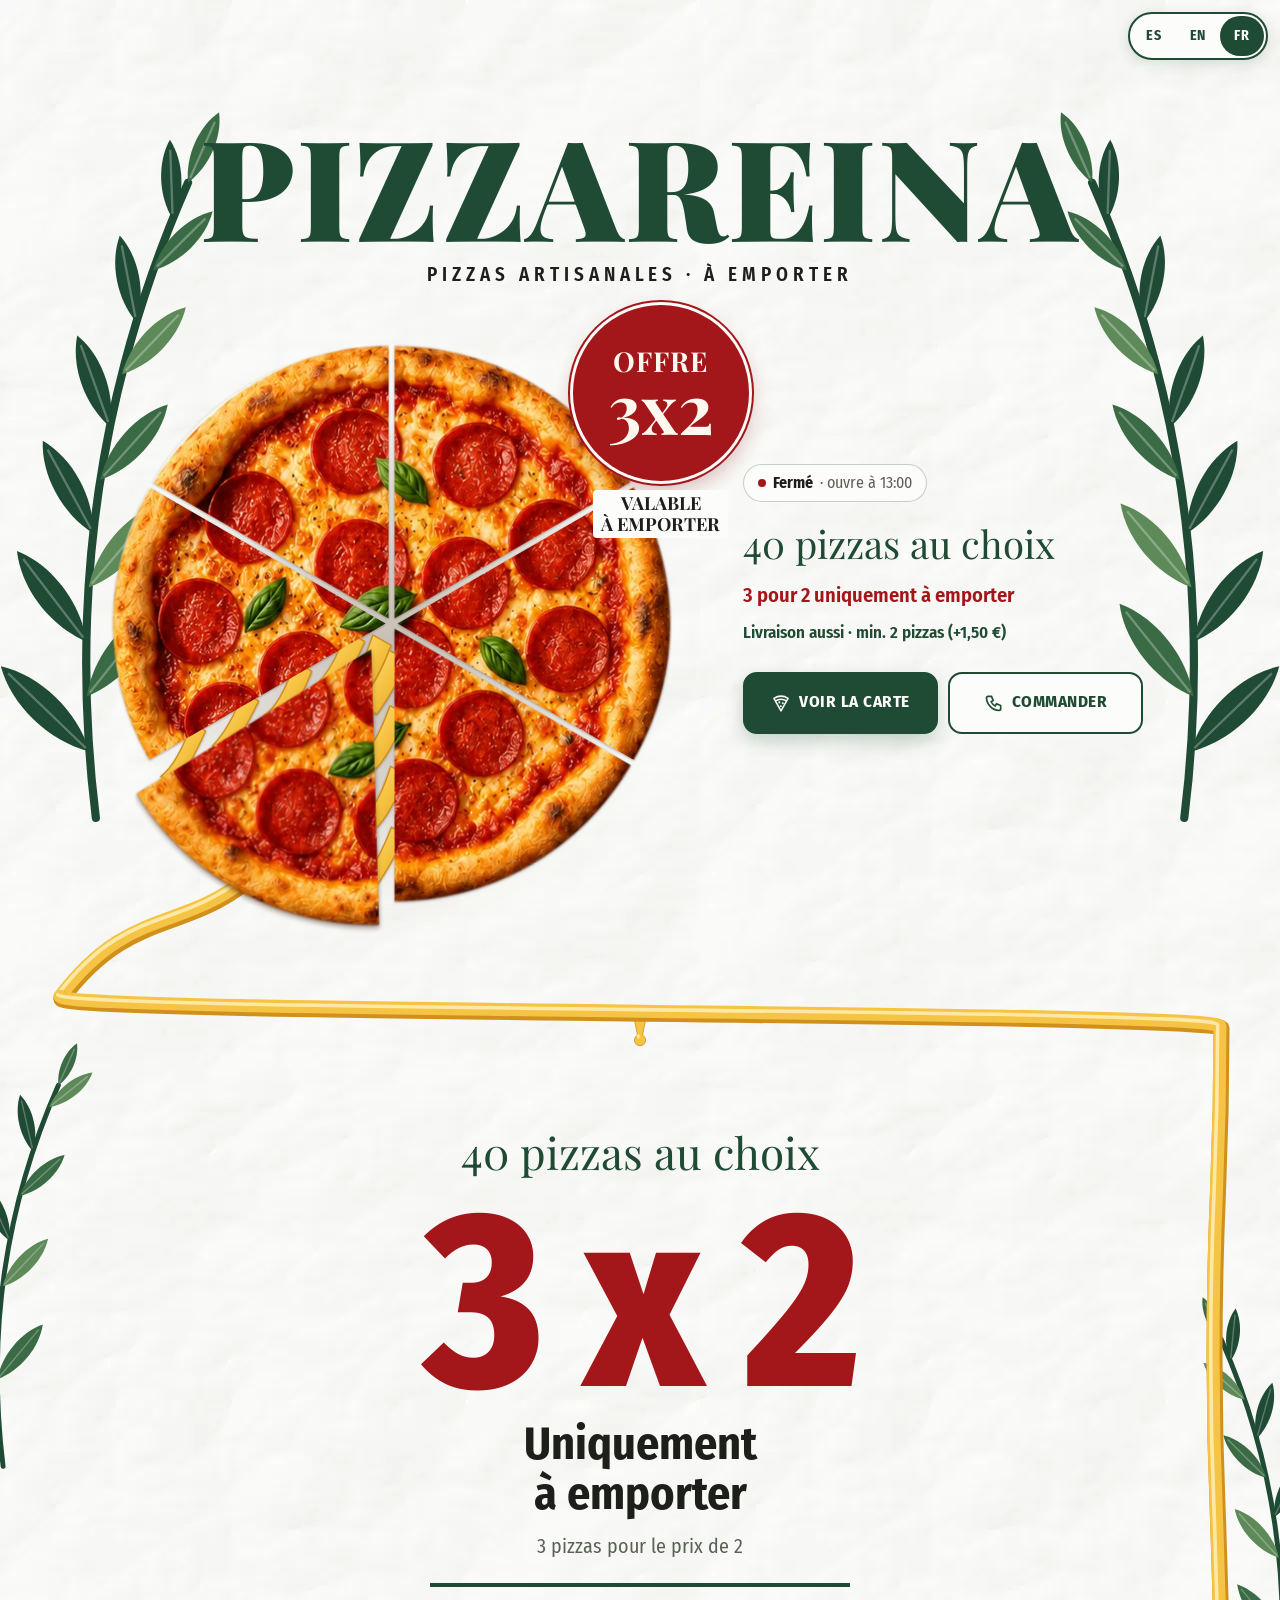
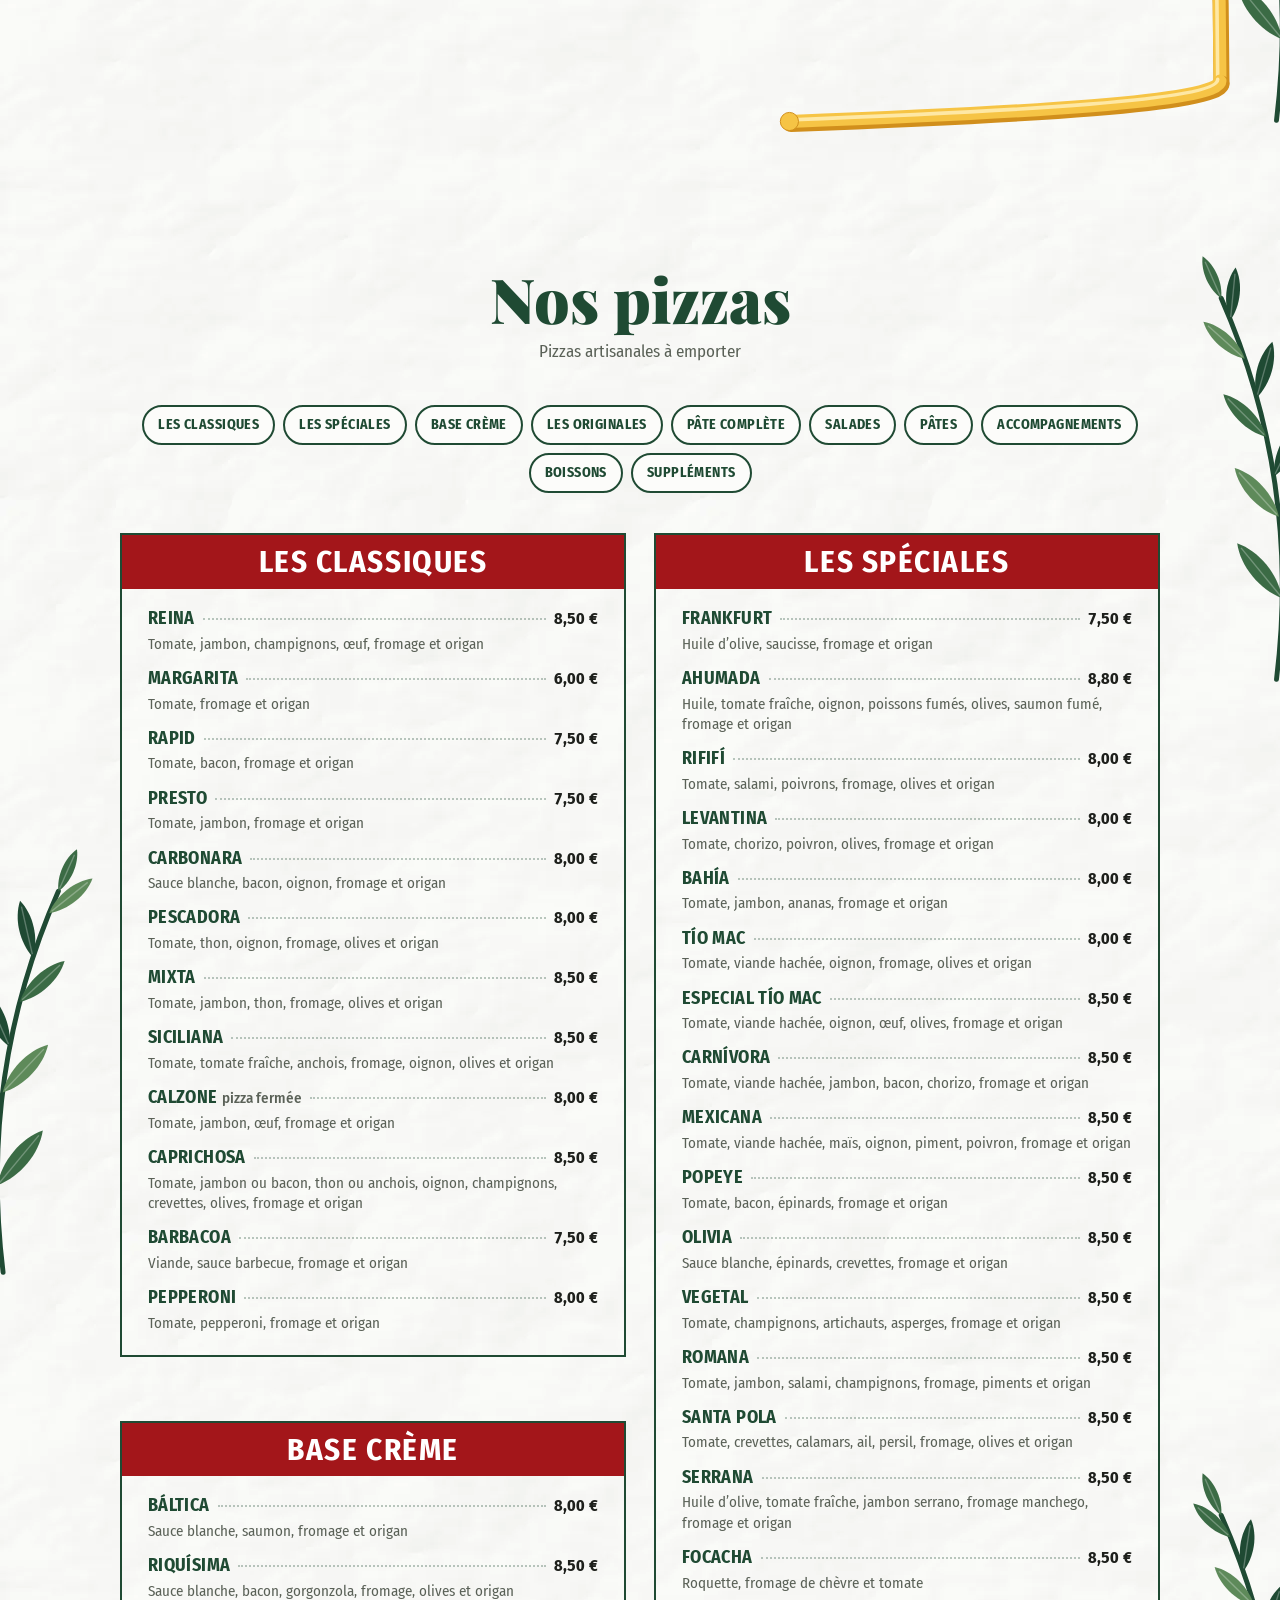
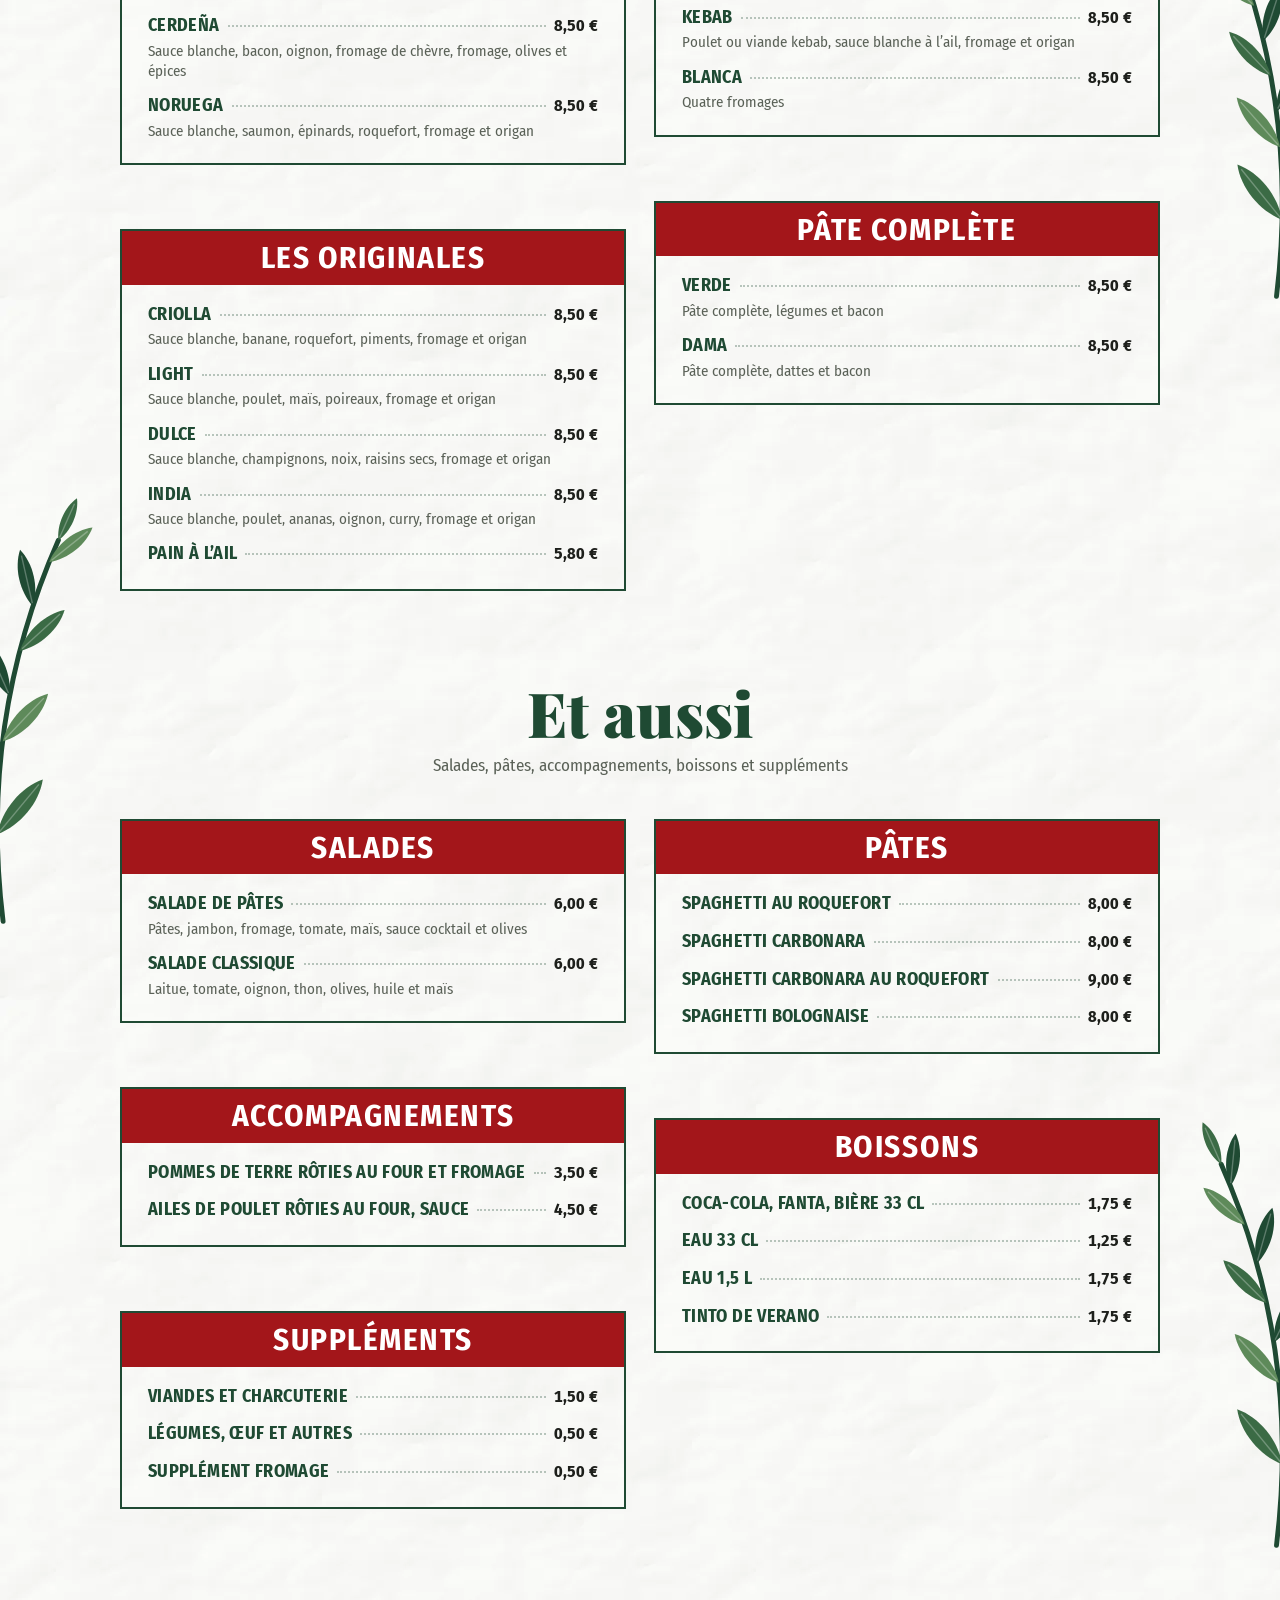
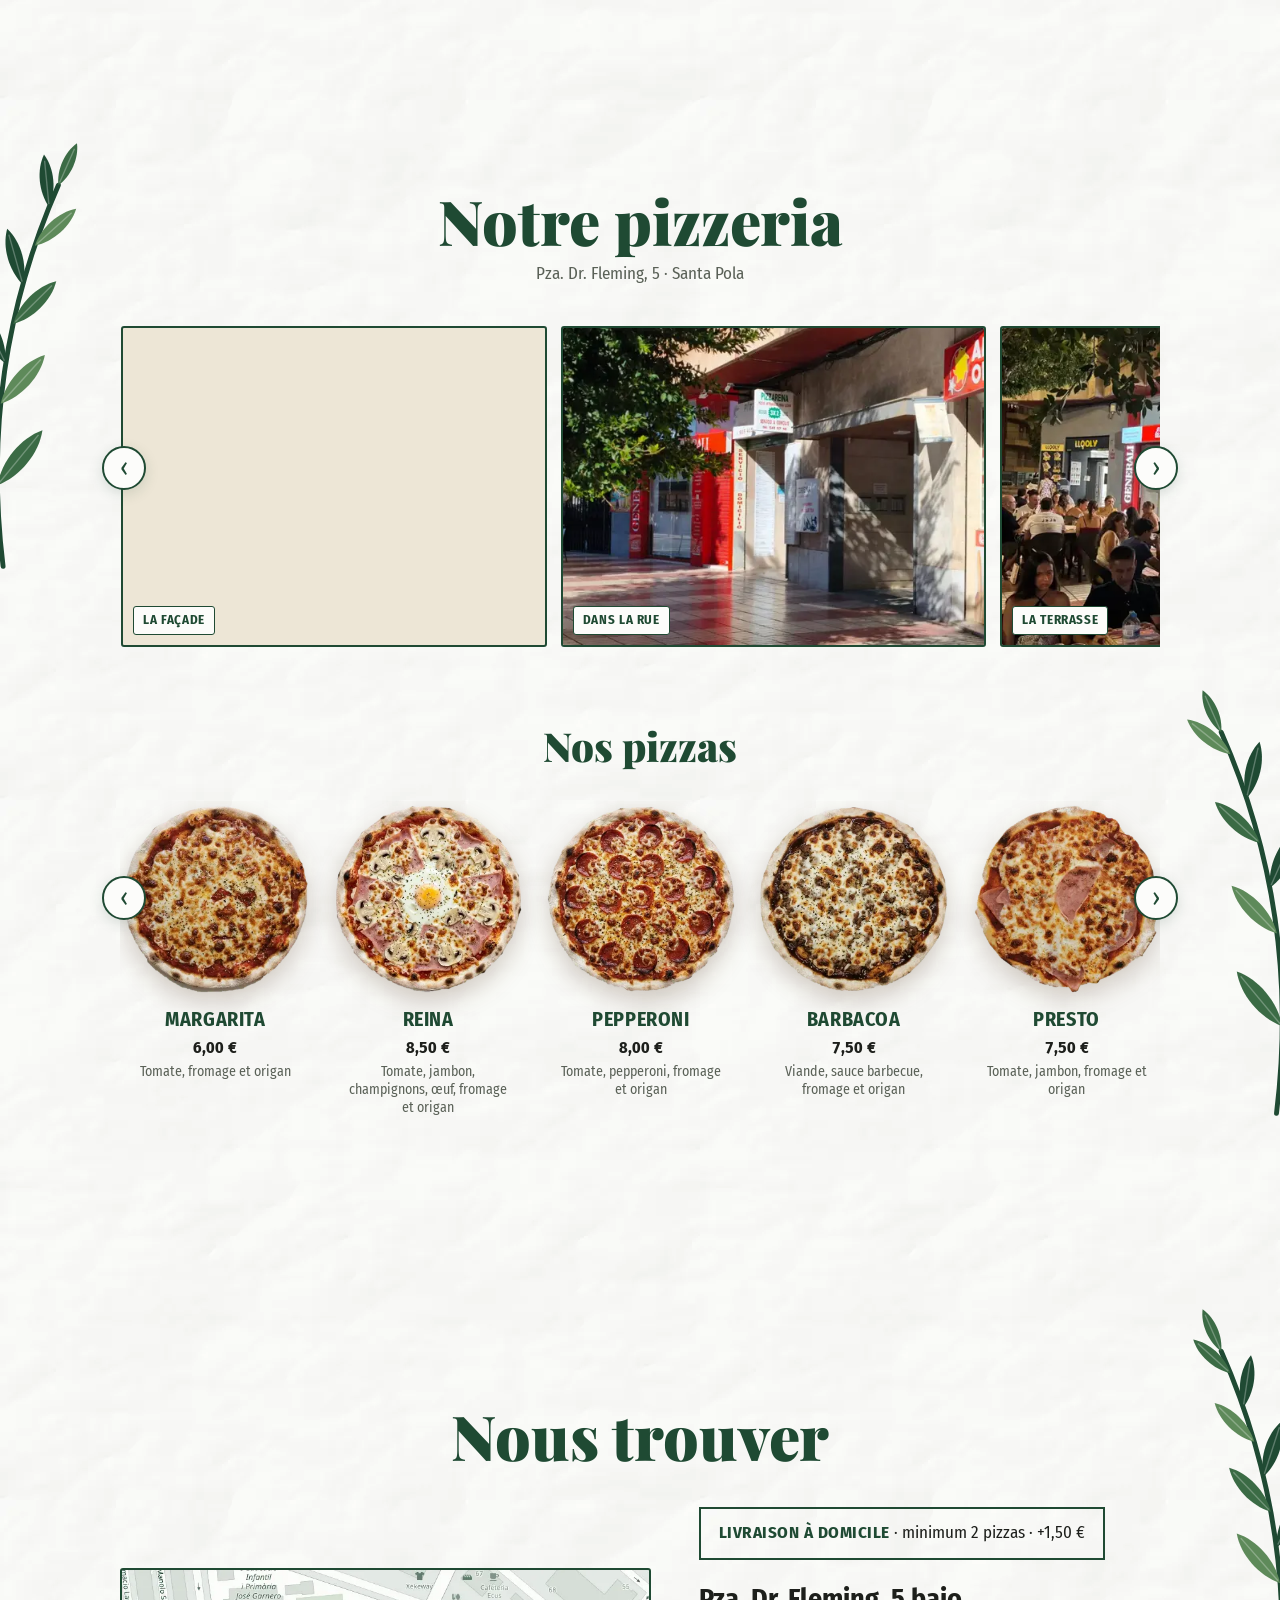
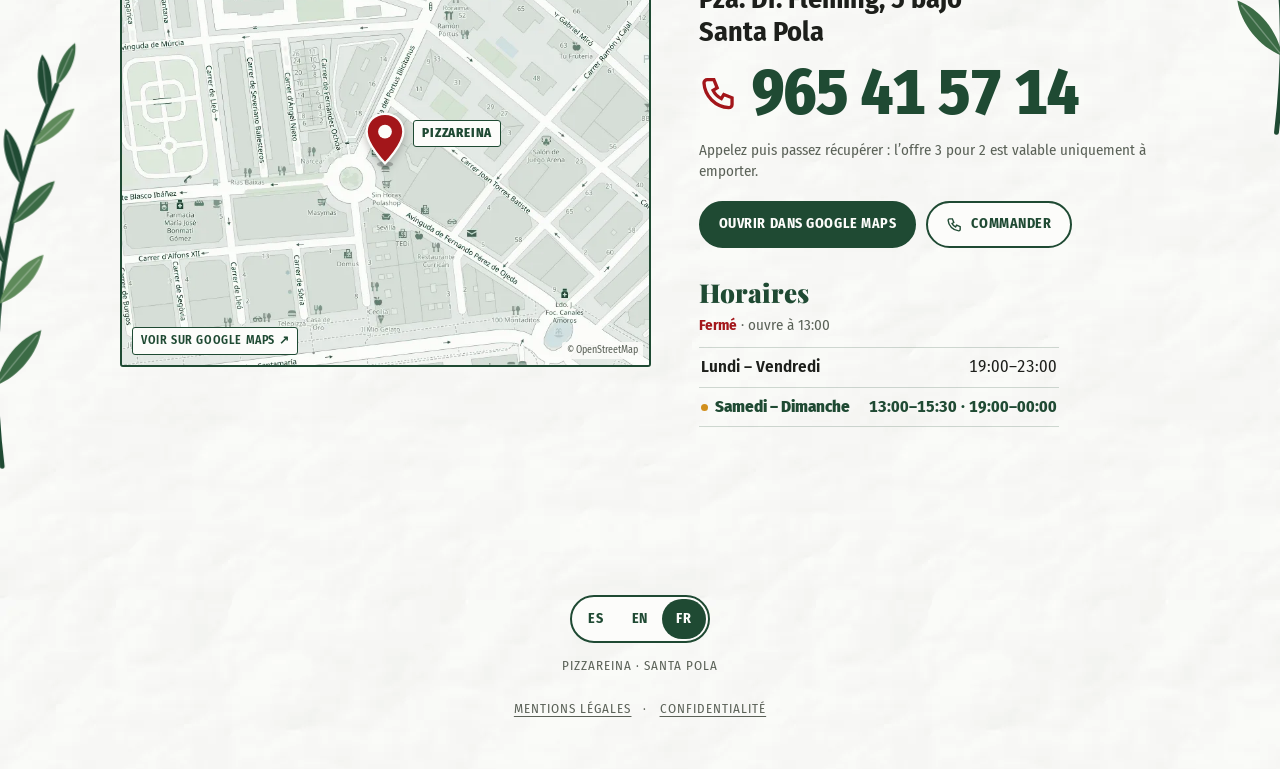
==== commit fef738b0: "Add files via upload" ====
--- a/index.html
+++ b/index.html
@@ -1,9 +1,9 @@
 <!DOCTYPE html>
-<html lang="es" data-lang="es"><head><meta charset="utf-8"><meta name="viewport" content="width=device-width,initial-scale=1,viewport-fit=cover">
+<html lang="fr" data-lang="fr"><head><meta charset="utf-8"><meta name="viewport" content="width=device-width,initial-scale=1,viewport-fit=cover">
 <style>:root{padding-top:env(safe-area-inset-top,0px);padding-bottom:env(safe-area-inset-bottom,0px)}body{margin:0;font:14px system-ui,sans-serif}img{max-width:100%}[hidden]{display:none!important}</style>
-<link rel="preload" as="image" href="img/pizza-flyer.webp" fetchpriority="high">
-<link rel="preload" as="font" type="font/woff2" href="fonts/playfair-display-latin-900-normal.woff2" crossorigin>
-<link rel="preload" as="font" type="font/woff2" href="fonts/fira-sans-condensed-latin-700-normal.woff2" crossorigin>
+<link rel="preload" as="image" href="../img/pizza-flyer.webp" fetchpriority="high">
+<link rel="preload" as="font" type="font/woff2" href="../fonts/playfair-display-latin-900-normal.woff2" crossorigin>
+<link rel="preload" as="font" type="font/woff2" href="../fonts/fira-sans-condensed-latin-700-normal.woff2" crossorigin>
 <link rel="preconnect" href="https://cloud.umami.is">
 <link rel="preconnect" href="https://gateway.umami.is">
 <script defer src="https://cloud.umami.is/script.js" data-website-id="b1f8a828-aff7-473a-a827-08e7cc998048"></script>
@@ -24,25 +24,25 @@
 </script>
 <meta property="og:type" content="restaurant">
 <meta property="og:site_name" content="Pizzareina">
-<meta property="og:title" content="Pizzareina — Pizzas artesanales para llevar en Santa Pola">
-<meta property="og:description" content="Pizzareina, pizzas artesanales para llevar en Santa Pola (Pza. Dr. Fleming, 5). 40 pizzas a elegir y oferta 3x2 recogiendo en el local. Servicio a domicilio. Tel. 965 41 57 14.">
-<meta property="og:locale" content="es_ES">
+<meta property="og:title" content="Pizzareina — Pizzas artisanales à emporter à Santa Pola">
+<meta property="og:description" content="Pizzareina, pizzas artisanales à emporter à Santa Pola (Pza. Dr. Fleming, 5). 40 pizzas au choix et 3 pour 2 à emporter. Livraison à domicile. Tél. 965 41 57 14.">
+<meta property="og:locale" content="fr_FR">
 <meta property="og:image" content="https://pizzareina-santapola.es/og-image.jpg">
-<meta property="og:url" content="https://pizzareina-santapola.es/">
+<meta property="og:url" content="https://pizzareina-santapola.es/fr/">
 <meta name="twitter:card" content="summary_large_image">
-<link rel="canonical" href="https://pizzareina-santapola.es/">
+<link rel="canonical" href="https://pizzareina-santapola.es/fr/">
 <link rel="alternate" hreflang="es" href="https://pizzareina-santapola.es/">
 <link rel="alternate" hreflang="en" href="https://pizzareina-santapola.es/en/">
 <link rel="alternate" hreflang="fr" href="https://pizzareina-santapola.es/fr/">
 <link rel="alternate" hreflang="x-default" href="https://pizzareina-santapola.es/">
 <meta name="theme-color" content="#1F4A33">
-<title>Pizzareina — Pizzas artesanales para llevar en Santa Pola</title>
-<meta name="description" content="Pizzareina, pizzas artesanales para llevar en Santa Pola (Pza. Dr. Fleming, 5). 40 pizzas a elegir y oferta 3x2 recogiendo en el local. Servicio a domicilio. Tel. 965 41 57 14.">
-<link rel="icon" href="favicon.ico" sizes="any">
-<link rel="icon" type="image/png" href="favicon-48.png">
-<link rel="apple-touch-icon" href="apple-touch-icon.png">
+<title>Pizzareina — Pizzas artisanales à emporter à Santa Pola</title>
+<meta name="description" content="Pizzareina, pizzas artisanales à emporter à Santa Pola (Pza. Dr. Fleming, 5). 40 pizzas au choix et 3 pour 2 à emporter. Livraison à domicile. Tél. 965 41 57 14.">
+<link rel="icon" href="../favicon.ico" sizes="any">
+<link rel="icon" type="image/png" href="../favicon-48.png">
+<link rel="apple-touch-icon" href="../apple-touch-icon.png">
 <script type="application/ld+json">{"@context":"https://schema.org","@type":"Restaurant","name":"Pizzareina","url":"https://pizzareina-santapola.es/","image":"https://pizzareina-santapola.es/og-image.jpg","menu":"https://pizzareina-santapola.es/#carta","alternateName":"Pizzareina - Pizzas Caseras","description":"Pizzas artesanales para llevar en Santa Pola. 40 pizzas a elegir. Oferta 3x2 recogiendo en el local.","servesCuisine":["Pizza","Italiana"],"priceRange":"€","telephone":"+34965415714","email":"abdelghanilyazghi092@gmail.com","address":{"@type":"PostalAddress","streetAddress":"Plaza Doctor Fleming, 5 bajo","addressLocality":"Santa Pola","addressRegion":"Alicante","addressCountry":"ES"},"geo":{"@type":"GeoCoordinates","latitude":38.1925939,"longitude":-0.5616776},"hasMap":"https://maps.app.goo.gl/d8t61mGTt3PxXe6u8","acceptsReservations":false,"openingHoursSpecification":[{"@type":"OpeningHoursSpecification","dayOfWeek":["Monday","Tuesday","Wednesday","Thursday","Friday"],"opens":"19:00","closes":"23:00"},{"@type":"OpeningHoursSpecification","dayOfWeek":["Saturday","Sunday"],"opens":"13:00","closes":"15:30"},{"@type":"OpeningHoursSpecification","dayOfWeek":["Saturday","Sunday"],"opens":"19:00","closes":"23:59"}],"availableLanguage":["es","en","fr"]}</script>
-<link rel="stylesheet" href="fonts/fonts.css">
+<link rel="stylesheet" href="../fonts/fonts.css">
 <script>document.documentElement.classList.add('js-intro');setTimeout(function(){document.documentElement.classList.remove('js-intro')},3500);</script>
 <style>
 /* Layout: poster world. One centred column on paper; a mozzarella strand runs in the side margins from the pulled slice to the phone number; olive branches peek in from both edges */
@@ -107,7 +107,7 @@
 .pull{transform-origin:65.5% 76.8%;will-change:transform}
 .slice.pulled{z-index:5}
 .slice.pulled .pull{filter:drop-shadow(0 calc(var(--lift,0)*12px) calc(var(--lift,0)*10px) rgba(60,30,8,.35))}
-.wedge,.pep{background-image:url("img/pizza-flyer.webp")}
+.wedge,.pep{background-image:url("../img/pizza-flyer.webp")}
 .wedge{background-size:100% 100%}
 .cuts,.strands{position:absolute;inset:0;width:100%;height:100%;overflow:visible;pointer-events:none}
 .cuts{z-index:6}
@@ -257,8 +257,8 @@
 @keyframes ooze{0%,100%{transform:scaleY(1)}50%{transform:scaleY(1.09)}}
 @media (prefers-reduced-motion: reduce){.bob,.cdrip .ooze{animation:none}}
 /* parchment: fine fibre noise + soft blotches, very light */
-body{background-color:var(--paper);background-image:url("img/paper.webp");background-size:700px 700px}
-.card,.info .delivery{background:var(--paper) url("img/paper.webp") 0 0/700px 700px}
+body{background-color:var(--paper);background-image:url("../img/paper.webp");background-size:700px 700px}
+.card,.info .delivery{background:var(--paper) url("../img/paper.webp") 0 0/700px 700px}
 .hero{position:relative;min-height:100svh;display:grid;place-items:center;overflow:clip;padding-block:64px 28px}
 .pizza-wrap{--S:clamp(180px,calc((100svh - 450px)/1.26),min(70vw,410px))!important}
 @media (min-width:761px){.pizza-wrap{--S:clamp(170px,calc((100svh - 570px)/1.28),min(40vw,400px))!important}.hero{padding-block:56px 20px}.hero-inner{gap:clamp(6px,1.4svh,16px)}}
@@ -539,7 +539,7 @@
       <div class="sec-head z"><h2 data-i="findTitle"></h2></div>
       <div class="find">
         <a class="map maps-link" href="#" target="_blank" rel="noopener">
-          <img class="mapimg" src="img/mapa.webp" alt="Mapa: Pizzareina, Pza. Dr. Fleming 5, Santa Pola" width="800" height="600" loading="lazy" decoding="async">
+          <img class="mapimg" src="../img/mapa.webp" alt="Mapa: Pizzareina, Pza. Dr. Fleming 5, Santa Pola" width="800" height="600" loading="lazy" decoding="async">
           <span class="mpin" aria-hidden="true"><svg viewBox="0 0 48 60"><ellipse cx="24" cy="57" rx="9" ry="3" fill="rgba(0,0,0,.22)"/><path d="M24 2C12.4 2 4 10.6 4 21.6 4 36 24 56 24 56s20-20 20-34.4C44 10.6 35.6 2 24 2z" fill="#A3161A" stroke="#FCFCFA" stroke-width="2.5"/><circle cx="24" cy="21.5" r="7.5" fill="#FCFCFA"/></svg><b>Pizzareina</b></span>
           <span class="osm">© OpenStreetMap</span>
           <span class="lbl" data-i="mapLbl"></span>
@@ -575,8 +575,8 @@
   <a href="#contacto" class="to-map"><svg viewBox="0 0 24 24" fill="none" stroke="currentColor" stroke-width="2"><path d="M12 21s-7-6.2-7-11.5A7 7 0 0 1 19 9.5C19 14.8 12 21 12 21z"/><circle cx="12" cy="9.5" r="2.5"/></svg><span data-i="barMap"></span></a>
 </nav>
 
-<script src="js/gsap.min.js"></script>
-<script src="js/ScrollTrigger.min.js"></script>
+<script src="../js/gsap.min.js"></script>
+<script src="../js/ScrollTrigger.min.js"></script>
 <script>
 (function(){
 "use strict";
@@ -627,7 +627,7 @@
 function card(k){return '<article class="card" id="cat-'+k+'"><h3>'+T[lang].cats[k]+'</h3><ul>'+M[k].map(function(it){
   var d=desc(it[2]);
   return '<li><div class="row"><span class="n">'+nm(it[0])+(it[3]?' <span class="tag">'+it[3][LI[lang]]+'</span>':'')+'</span><span class="dots"></span><span class="p">'+price(it[1])+'</span></div>'+(d?'<p>'+d+'</p>':'')+'</li>';}).join('')+'</ul></article>';}
-var PHOTOS=["img/local/terraza.webp", "img/local/mostrador.webp", "img/local/rotulo.webp", "img/local/fachada.webp", "img/local/calle.webp"];
+var PHOTOS=["../img/local/terraza.webp", "../img/local/mostrador.webp", "../img/local/rotulo.webp", "../img/local/fachada.webp", "../img/local/calle.webp"];
 // opening hours (Europe/Madrid), minutes from midnight; 1440 = 00:00 next day
 var HOURS={0:[[780,930],[1140,1440]],1:[[1140,1380]],2:[[1140,1380]],3:[[1140,1380]],4:[[1140,1380]],5:[[1140,1380]],6:[[780,930],[1140,1440]]};
 function hm(m){m=m%1440;return ('0'+Math.floor(m/60)).slice(-2)+':'+('0'+m%60).slice(-2)}
@@ -651,7 +651,7 @@
   $('#hours').innerHTML='<h3>'+t.hoursTitle+'</h3><p class="status">'+status+'</p><dl>'+rows.map(function(r){
     return '<div'+(r[1].indexOf(now.d)>-1?' class="today"':'')+'><dt>'+r[0]+'</dt><dd>'+span(r[1][0])+'</dd></div>'}).join('')+'</dl>';
 }
-var PZIMG={"margarita": "img/pizzas/margarita.webp", "reina": "img/pizzas/reina.webp", "pepperoni": "img/pizzas/pepperoni.webp", "barbacoa": "img/pizzas/barbacoa.webp", "presto": "img/pizzas/presto.webp"};
+var PZIMG={"margarita": "../img/pizzas/margarita.webp", "reina": "../img/pizzas/reina.webp", "pepperoni": "../img/pizzas/pepperoni.webp", "barbacoa": "../img/pizzas/barbacoa.webp", "presto": "../img/pizzas/presto.webp"};
 var PHSZ=[[900, 1200], [1400, 788], [1400, 788], [1400, 788], [1400, 788]];
 var PZ=[['margarita','Margarita'],['reina','Reina'],['pepperoni','Pepperoni'],['barbacoa','Barbacoa'],['presto','Presto']];
 var LEGAL={
@@ -676,7 +676,7 @@
   $$('.lang button').forEach(function(b){b.setAttribute('aria-pressed',b.dataset.lang===lang?'true':'false')});
   document.documentElement.lang=lang;
 }
-var PAGES={es:'',en:'en/',fr:'fr/'};
+var PAGES={es:'../',en:'../en/',fr:'../fr/'};
 lang=document.documentElement.getAttribute('data-lang')||'es';
 $$('.lang button').forEach(function(b){b.addEventListener('click',function(){if(b.dataset.lang!==lang){try{localStorage.setItem('pr-lang',b.dataset.lang)}catch(e){}location.href=PAGES[b.dataset.lang]}})});
 render();
@@ -877,6 +877,7 @@
 
 /* ---------- INTRO: plays by itself, page scrolls freely ---------- */
 var introTl=null;
+var INTRO_SPEED=WIDE?2.6:2.2; // whole intro ≈1.5 s
 var introRunning=false,pendingRebuild=false;
 function buildIntro(){
   document.documentElement.classList.remove('js-intro');
@@ -903,6 +904,7 @@
     var r=$('#pizzaWrap').getBoundingClientRect(),dx=innerWidth/2-(r.left+r.width/2);
     tl.fromTo('#pizzaWrap',{x:dx},{x:0,duration:1.1,ease:'power3.inOut'},2.05);
   }
+  tl.timeScale(INTRO_SPEED); // >1 = faster intro
 }
 
 
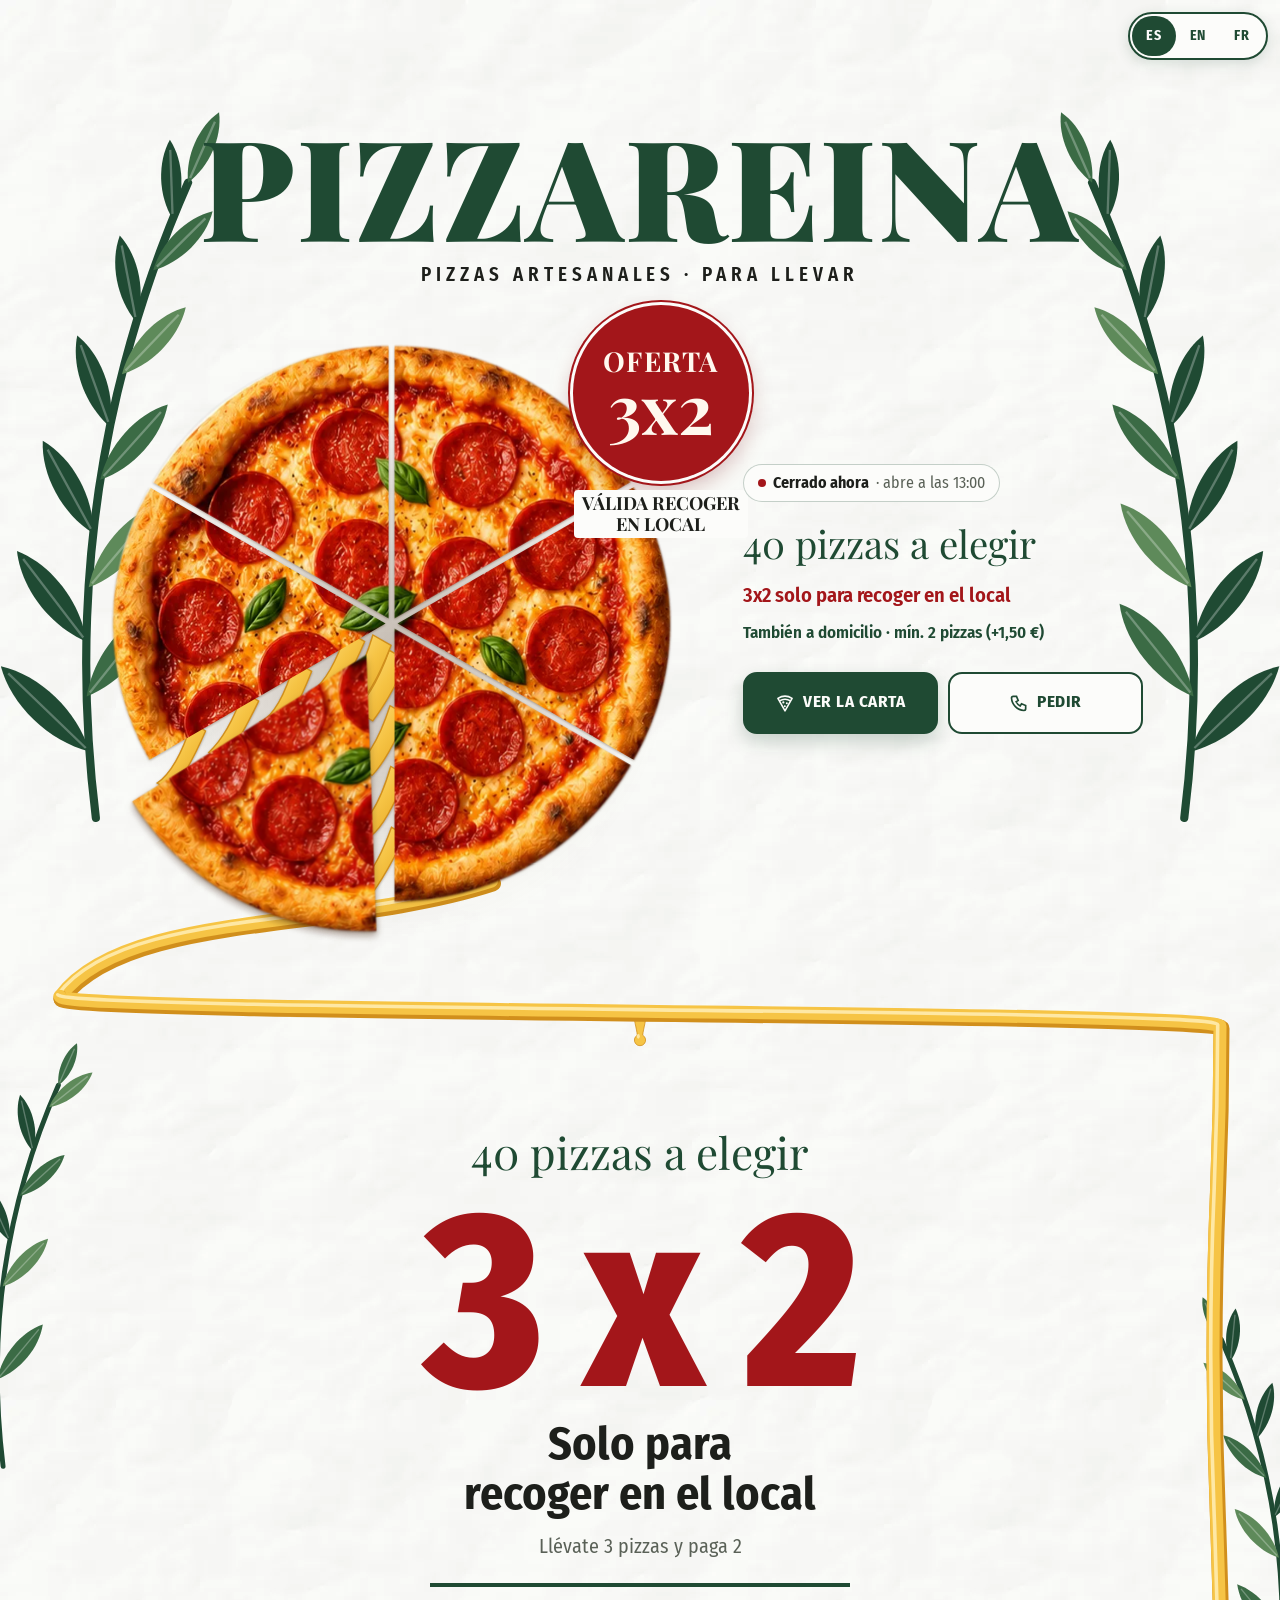
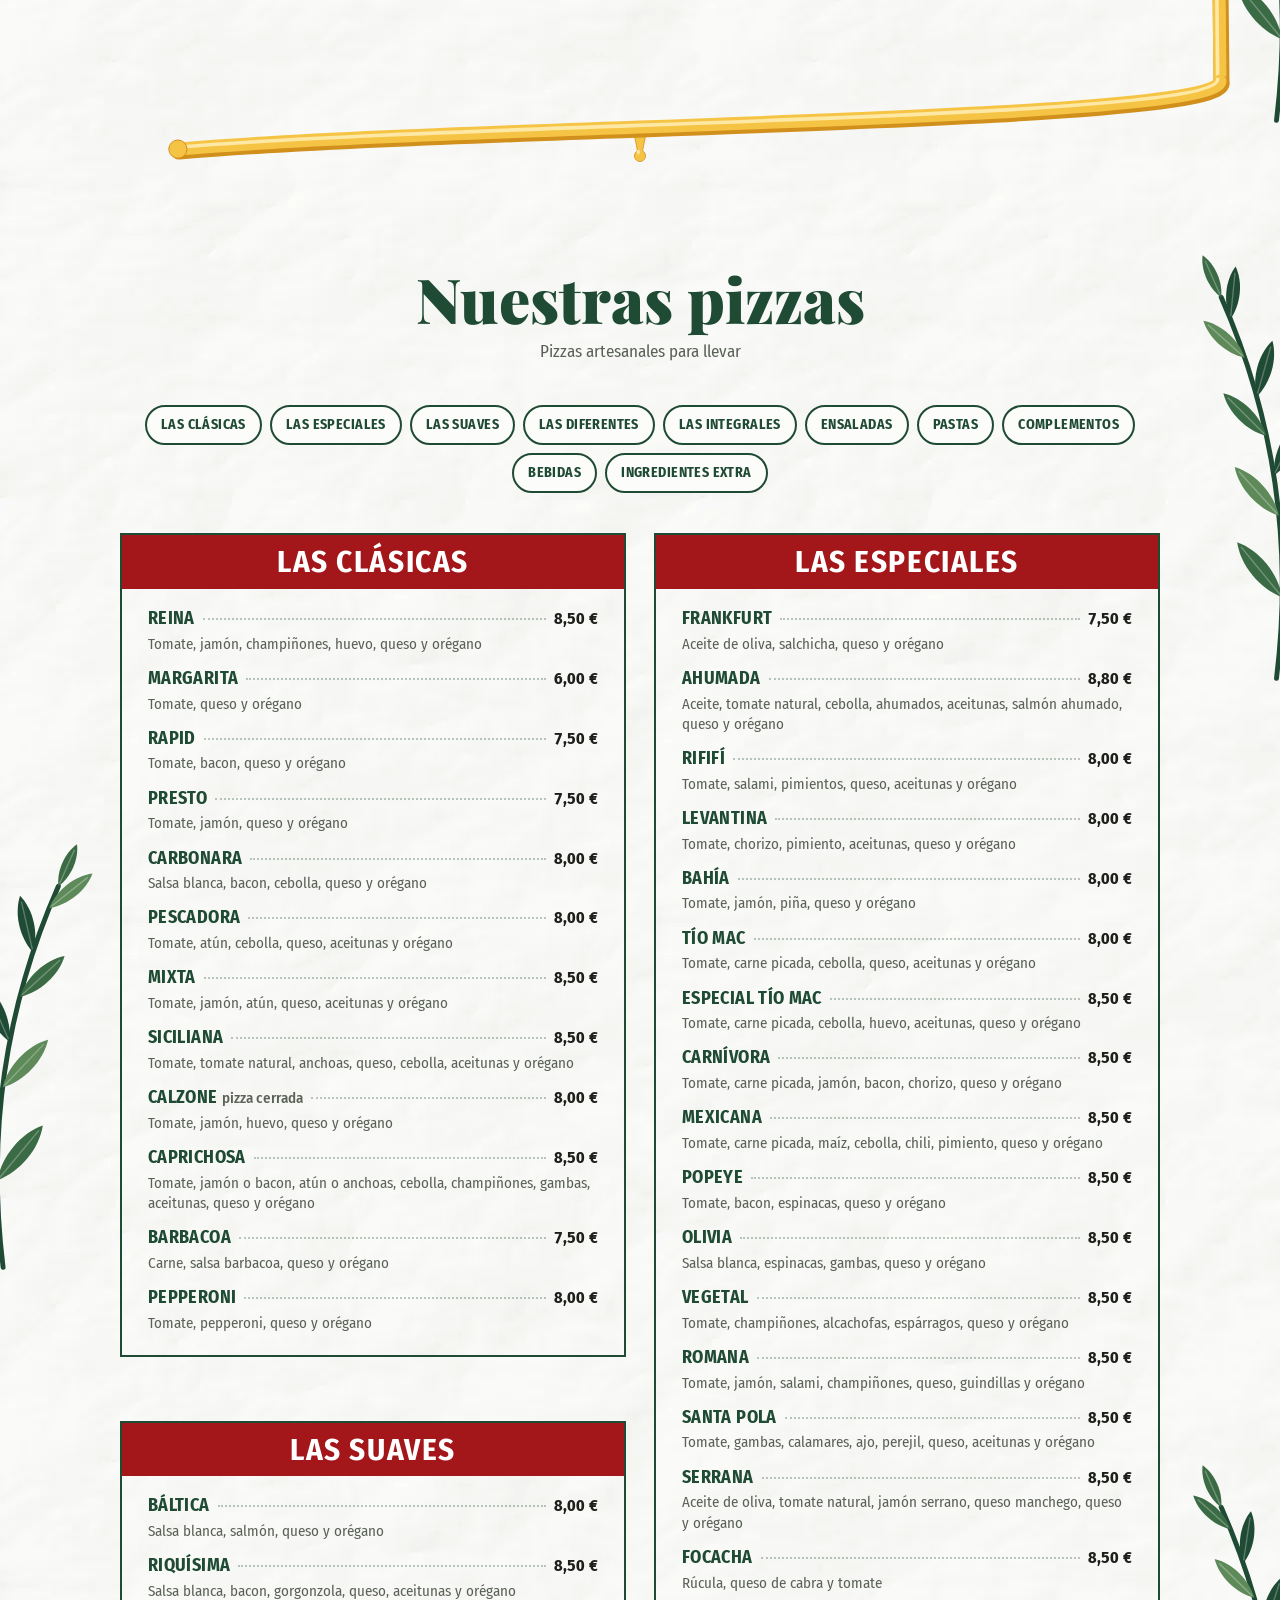
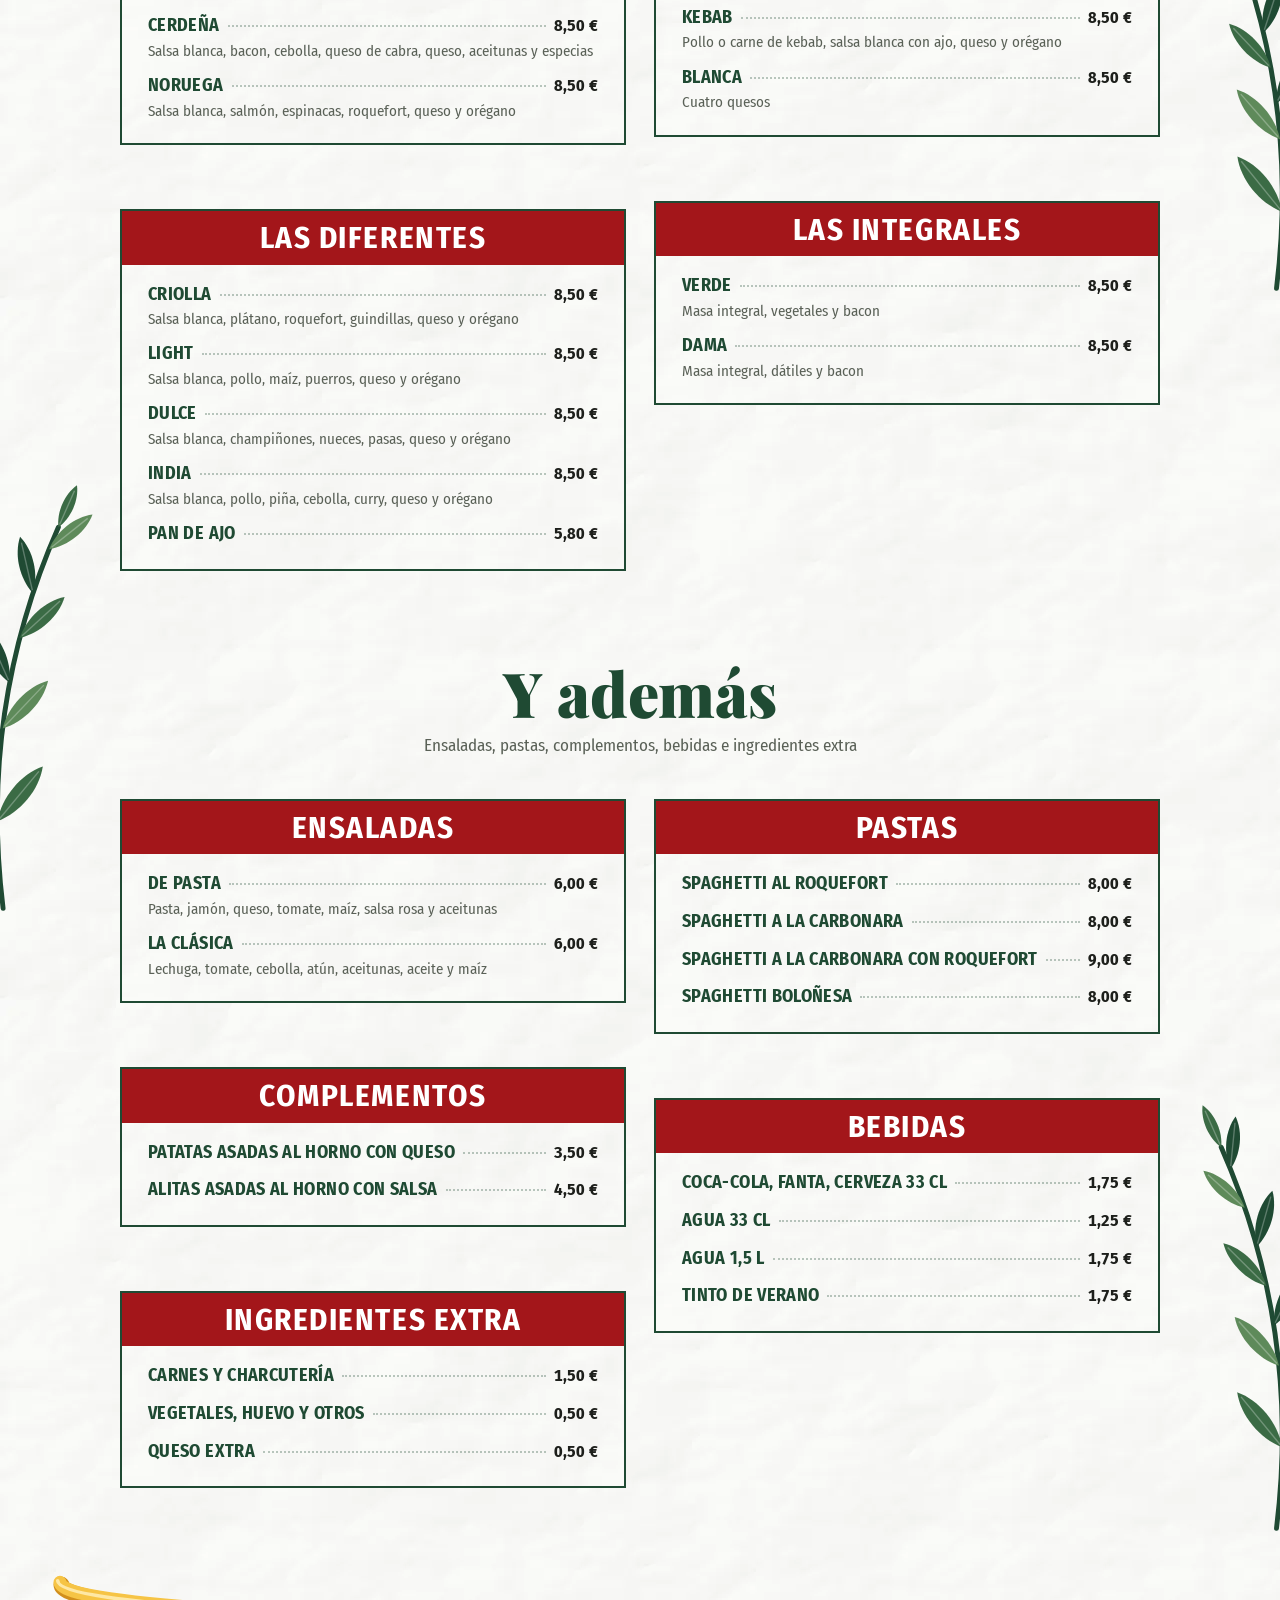
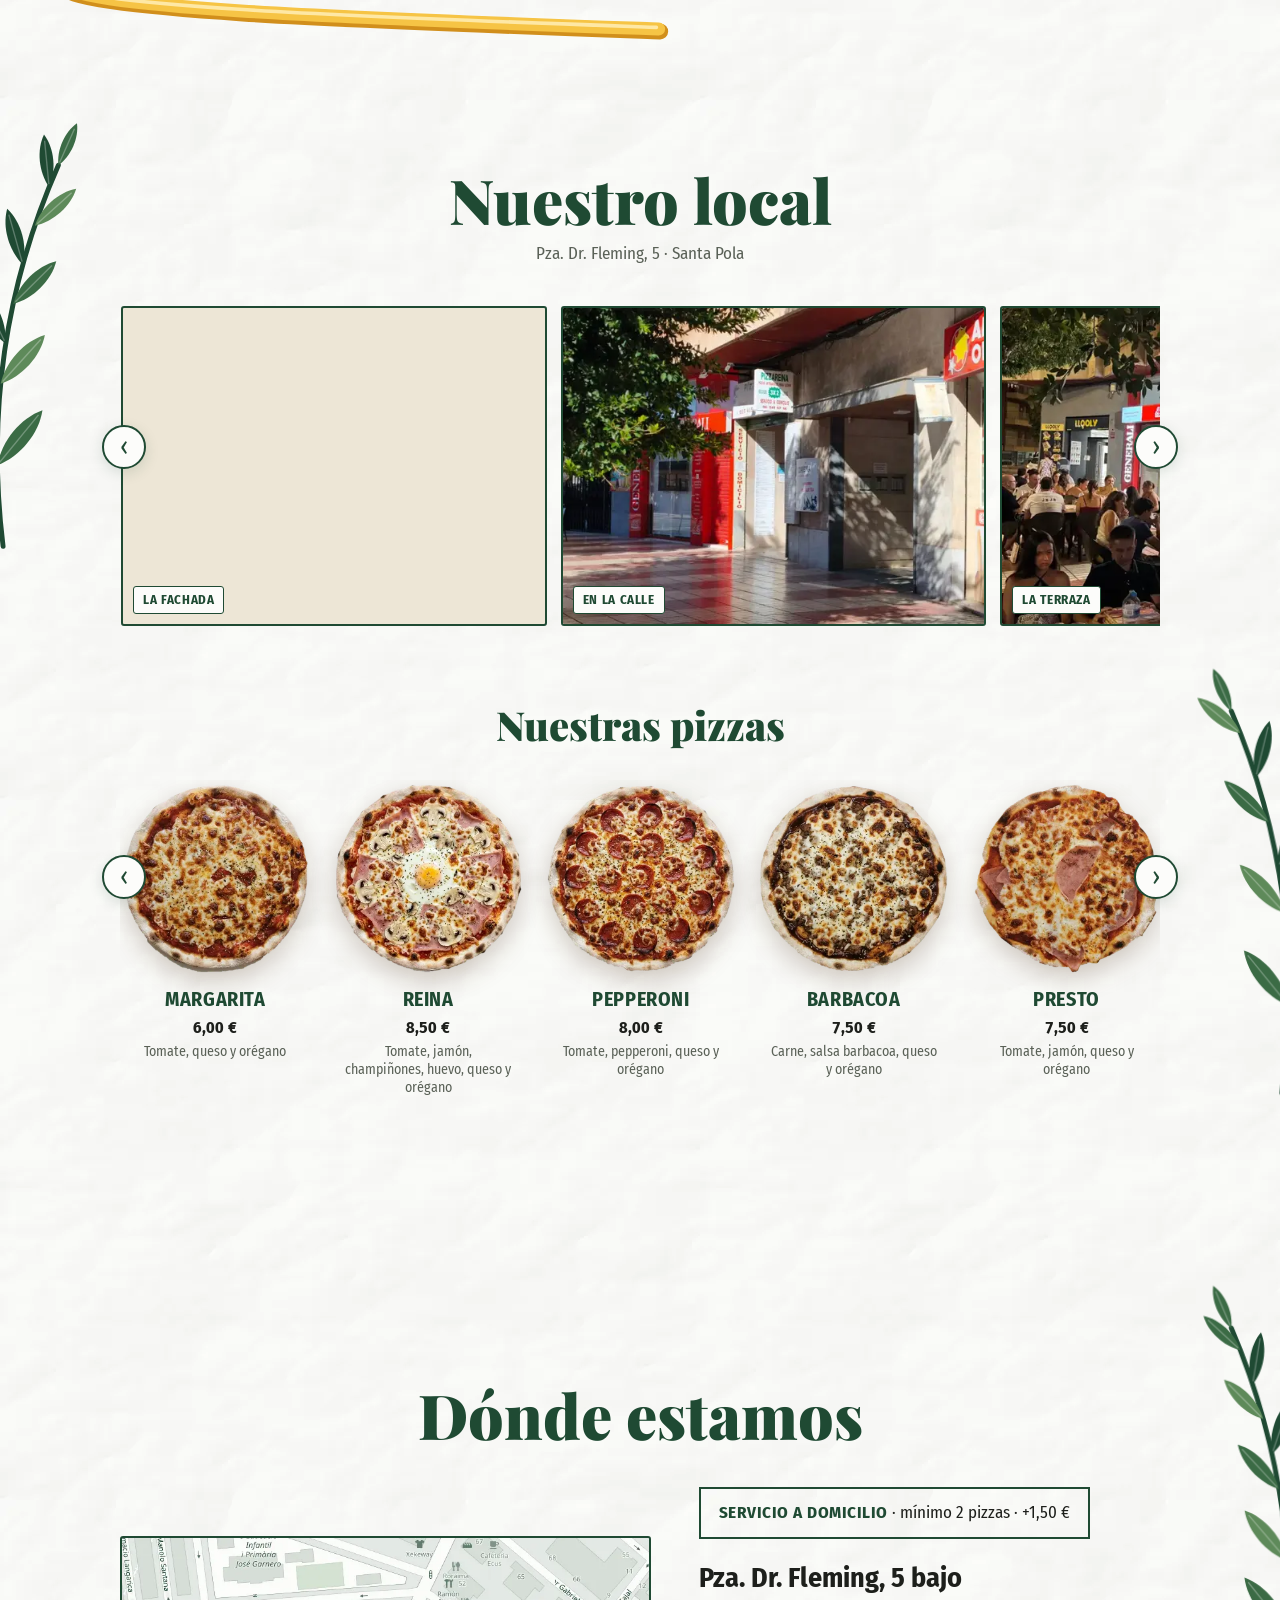
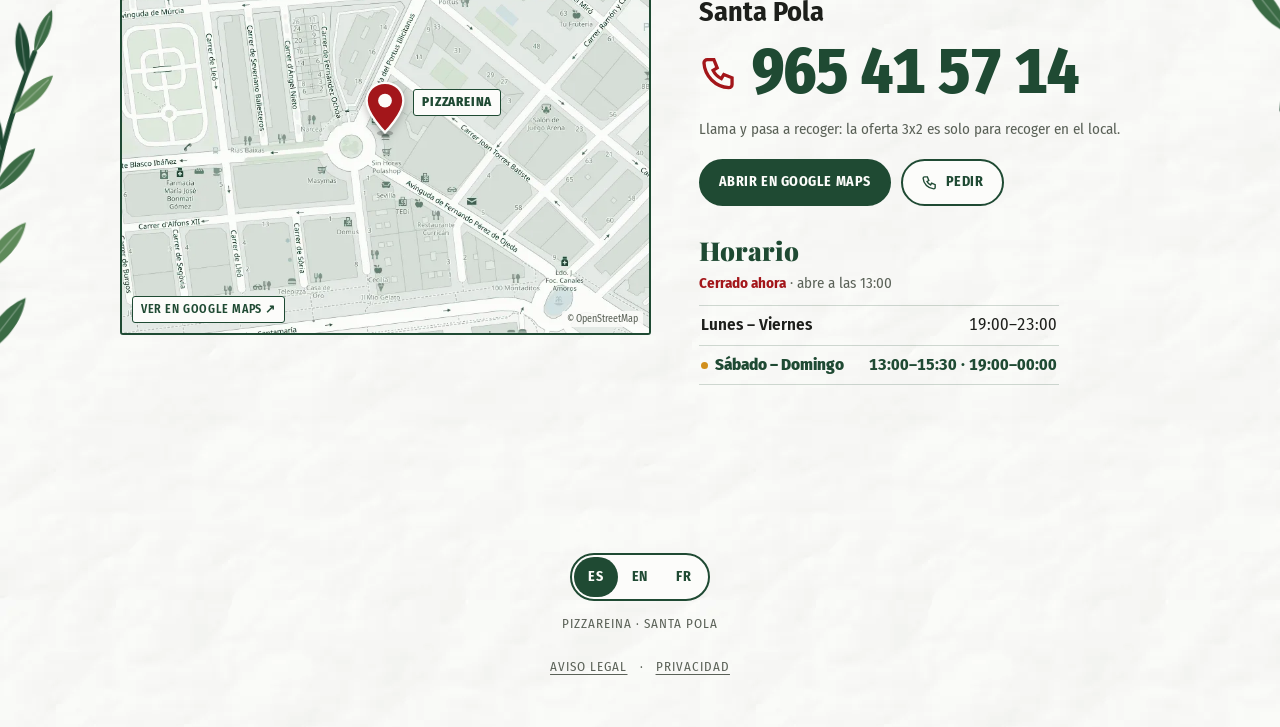
==== commit dc9e0933: "Sitio limpio: versión final con intro rápida Reemplaza todo el contenido del repositorio por la vers" ====
--- a/index.html
+++ b/index.html
@@ -1,9 +1,9 @@
 <!DOCTYPE html>
-<html lang="fr" data-lang="fr"><head><meta charset="utf-8"><meta name="viewport" content="width=device-width,initial-scale=1,viewport-fit=cover">
+<html lang="es" data-lang="es"><head><meta charset="utf-8"><meta name="viewport" content="width=device-width,initial-scale=1,viewport-fit=cover">
 <style>:root{padding-top:env(safe-area-inset-top,0px);padding-bottom:env(safe-area-inset-bottom,0px)}body{margin:0;font:14px system-ui,sans-serif}img{max-width:100%}[hidden]{display:none!important}</style>
-<link rel="preload" as="image" href="../img/pizza-flyer.webp" fetchpriority="high">
-<link rel="preload" as="font" type="font/woff2" href="../fonts/playfair-display-latin-900-normal.woff2" crossorigin>
-<link rel="preload" as="font" type="font/woff2" href="../fonts/fira-sans-condensed-latin-700-normal.woff2" crossorigin>
+<link rel="preload" as="image" href="img/pizza-flyer.webp" fetchpriority="high">
+<link rel="preload" as="font" type="font/woff2" href="fonts/playfair-display-latin-900-normal.woff2" crossorigin>
+<link rel="preload" as="font" type="font/woff2" href="fonts/fira-sans-condensed-latin-700-normal.woff2" crossorigin>
 <link rel="preconnect" href="https://cloud.umami.is">
 <link rel="preconnect" href="https://gateway.umami.is">
 <script defer src="https://cloud.umami.is/script.js" data-website-id="b1f8a828-aff7-473a-a827-08e7cc998048"></script>
@@ -24,25 +24,25 @@
 </script>
 <meta property="og:type" content="restaurant">
 <meta property="og:site_name" content="Pizzareina">
-<meta property="og:title" content="Pizzareina — Pizzas artisanales à emporter à Santa Pola">
-<meta property="og:description" content="Pizzareina, pizzas artisanales à emporter à Santa Pola (Pza. Dr. Fleming, 5). 40 pizzas au choix et 3 pour 2 à emporter. Livraison à domicile. Tél. 965 41 57 14.">
-<meta property="og:locale" content="fr_FR">
+<meta property="og:title" content="Pizzareina — Pizzas artesanales para llevar en Santa Pola">
+<meta property="og:description" content="Pizzareina, pizzas artesanales para llevar en Santa Pola (Pza. Dr. Fleming, 5). 40 pizzas a elegir y oferta 3x2 recogiendo en el local. Servicio a domicilio. Tel. 965 41 57 14.">
+<meta property="og:locale" content="es_ES">
 <meta property="og:image" content="https://pizzareina-santapola.es/og-image.jpg">
-<meta property="og:url" content="https://pizzareina-santapola.es/fr/">
+<meta property="og:url" content="https://pizzareina-santapola.es/">
 <meta name="twitter:card" content="summary_large_image">
-<link rel="canonical" href="https://pizzareina-santapola.es/fr/">
+<link rel="canonical" href="https://pizzareina-santapola.es/">
 <link rel="alternate" hreflang="es" href="https://pizzareina-santapola.es/">
 <link rel="alternate" hreflang="en" href="https://pizzareina-santapola.es/en/">
 <link rel="alternate" hreflang="fr" href="https://pizzareina-santapola.es/fr/">
 <link rel="alternate" hreflang="x-default" href="https://pizzareina-santapola.es/">
 <meta name="theme-color" content="#1F4A33">
-<title>Pizzareina — Pizzas artisanales à emporter à Santa Pola</title>
-<meta name="description" content="Pizzareina, pizzas artisanales à emporter à Santa Pola (Pza. Dr. Fleming, 5). 40 pizzas au choix et 3 pour 2 à emporter. Livraison à domicile. Tél. 965 41 57 14.">
-<link rel="icon" href="../favicon.ico" sizes="any">
-<link rel="icon" type="image/png" href="../favicon-48.png">
-<link rel="apple-touch-icon" href="../apple-touch-icon.png">
+<title>Pizzareina — Pizzas artesanales para llevar en Santa Pola</title>
+<meta name="description" content="Pizzareina, pizzas artesanales para llevar en Santa Pola (Pza. Dr. Fleming, 5). 40 pizzas a elegir y oferta 3x2 recogiendo en el local. Servicio a domicilio. Tel. 965 41 57 14.">
+<link rel="icon" href="favicon.ico" sizes="any">
+<link rel="icon" type="image/png" href="favicon-48.png">
+<link rel="apple-touch-icon" href="apple-touch-icon.png">
 <script type="application/ld+json">{"@context":"https://schema.org","@type":"Restaurant","name":"Pizzareina","url":"https://pizzareina-santapola.es/","image":"https://pizzareina-santapola.es/og-image.jpg","menu":"https://pizzareina-santapola.es/#carta","alternateName":"Pizzareina - Pizzas Caseras","description":"Pizzas artesanales para llevar en Santa Pola. 40 pizzas a elegir. Oferta 3x2 recogiendo en el local.","servesCuisine":["Pizza","Italiana"],"priceRange":"€","telephone":"+34965415714","email":"abdelghanilyazghi092@gmail.com","address":{"@type":"PostalAddress","streetAddress":"Plaza Doctor Fleming, 5 bajo","addressLocality":"Santa Pola","addressRegion":"Alicante","addressCountry":"ES"},"geo":{"@type":"GeoCoordinates","latitude":38.1925939,"longitude":-0.5616776},"hasMap":"https://maps.app.goo.gl/d8t61mGTt3PxXe6u8","acceptsReservations":false,"openingHoursSpecification":[{"@type":"OpeningHoursSpecification","dayOfWeek":["Monday","Tuesday","Wednesday","Thursday","Friday"],"opens":"19:00","closes":"23:00"},{"@type":"OpeningHoursSpecification","dayOfWeek":["Saturday","Sunday"],"opens":"13:00","closes":"15:30"},{"@type":"OpeningHoursSpecification","dayOfWeek":["Saturday","Sunday"],"opens":"19:00","closes":"23:59"}],"availableLanguage":["es","en","fr"]}</script>
-<link rel="stylesheet" href="../fonts/fonts.css">
+<link rel="stylesheet" href="fonts/fonts.css">
 <script>document.documentElement.classList.add('js-intro');setTimeout(function(){document.documentElement.classList.remove('js-intro')},3500);</script>
 <style>
 /* Layout: poster world. One centred column on paper; a mozzarella strand runs in the side margins from the pulled slice to the phone number; olive branches peek in from both edges */
@@ -107,7 +107,7 @@
 .pull{transform-origin:65.5% 76.8%;will-change:transform}
 .slice.pulled{z-index:5}
 .slice.pulled .pull{filter:drop-shadow(0 calc(var(--lift,0)*12px) calc(var(--lift,0)*10px) rgba(60,30,8,.35))}
-.wedge,.pep{background-image:url("../img/pizza-flyer.webp")}
+.wedge,.pep{background-image:url("img/pizza-flyer.webp")}
 .wedge{background-size:100% 100%}
 .cuts,.strands{position:absolute;inset:0;width:100%;height:100%;overflow:visible;pointer-events:none}
 .cuts{z-index:6}
@@ -257,8 +257,8 @@
 @keyframes ooze{0%,100%{transform:scaleY(1)}50%{transform:scaleY(1.09)}}
 @media (prefers-reduced-motion: reduce){.bob,.cdrip .ooze{animation:none}}
 /* parchment: fine fibre noise + soft blotches, very light */
-body{background-color:var(--paper);background-image:url("../img/paper.webp");background-size:700px 700px}
-.card,.info .delivery{background:var(--paper) url("../img/paper.webp") 0 0/700px 700px}
+body{background-color:var(--paper);background-image:url("img/paper.webp");background-size:700px 700px}
+.card,.info .delivery{background:var(--paper) url("img/paper.webp") 0 0/700px 700px}
 .hero{position:relative;min-height:100svh;display:grid;place-items:center;overflow:clip;padding-block:64px 28px}
 .pizza-wrap{--S:clamp(180px,calc((100svh - 450px)/1.26),min(70vw,410px))!important}
 @media (min-width:761px){.pizza-wrap{--S:clamp(170px,calc((100svh - 570px)/1.28),min(40vw,400px))!important}.hero{padding-block:56px 20px}.hero-inner{gap:clamp(6px,1.4svh,16px)}}
@@ -539,7 +539,7 @@
       <div class="sec-head z"><h2 data-i="findTitle"></h2></div>
       <div class="find">
         <a class="map maps-link" href="#" target="_blank" rel="noopener">
-          <img class="mapimg" src="../img/mapa.webp" alt="Mapa: Pizzareina, Pza. Dr. Fleming 5, Santa Pola" width="800" height="600" loading="lazy" decoding="async">
+          <img class="mapimg" src="img/mapa.webp" alt="Mapa: Pizzareina, Pza. Dr. Fleming 5, Santa Pola" width="800" height="600" loading="lazy" decoding="async">
           <span class="mpin" aria-hidden="true"><svg viewBox="0 0 48 60"><ellipse cx="24" cy="57" rx="9" ry="3" fill="rgba(0,0,0,.22)"/><path d="M24 2C12.4 2 4 10.6 4 21.6 4 36 24 56 24 56s20-20 20-34.4C44 10.6 35.6 2 24 2z" fill="#A3161A" stroke="#FCFCFA" stroke-width="2.5"/><circle cx="24" cy="21.5" r="7.5" fill="#FCFCFA"/></svg><b>Pizzareina</b></span>
           <span class="osm">© OpenStreetMap</span>
           <span class="lbl" data-i="mapLbl"></span>
@@ -575,8 +575,8 @@
   <a href="#contacto" class="to-map"><svg viewBox="0 0 24 24" fill="none" stroke="currentColor" stroke-width="2"><path d="M12 21s-7-6.2-7-11.5A7 7 0 0 1 19 9.5C19 14.8 12 21 12 21z"/><circle cx="12" cy="9.5" r="2.5"/></svg><span data-i="barMap"></span></a>
 </nav>
 
-<script src="../js/gsap.min.js"></script>
-<script src="../js/ScrollTrigger.min.js"></script>
+<script src="js/gsap.min.js"></script>
+<script src="js/ScrollTrigger.min.js"></script>
 <script>
 (function(){
 "use strict";
@@ -627,7 +627,7 @@
 function card(k){return '<article class="card" id="cat-'+k+'"><h3>'+T[lang].cats[k]+'</h3><ul>'+M[k].map(function(it){
   var d=desc(it[2]);
   return '<li><div class="row"><span class="n">'+nm(it[0])+(it[3]?' <span class="tag">'+it[3][LI[lang]]+'</span>':'')+'</span><span class="dots"></span><span class="p">'+price(it[1])+'</span></div>'+(d?'<p>'+d+'</p>':'')+'</li>';}).join('')+'</ul></article>';}
-var PHOTOS=["../img/local/terraza.webp", "../img/local/mostrador.webp", "../img/local/rotulo.webp", "../img/local/fachada.webp", "../img/local/calle.webp"];
+var PHOTOS=["img/local/terraza.webp", "img/local/mostrador.webp", "img/local/rotulo.webp", "img/local/fachada.webp", "img/local/calle.webp"];
 // opening hours (Europe/Madrid), minutes from midnight; 1440 = 00:00 next day
 var HOURS={0:[[780,930],[1140,1440]],1:[[1140,1380]],2:[[1140,1380]],3:[[1140,1380]],4:[[1140,1380]],5:[[1140,1380]],6:[[780,930],[1140,1440]]};
 function hm(m){m=m%1440;return ('0'+Math.floor(m/60)).slice(-2)+':'+('0'+m%60).slice(-2)}
@@ -651,7 +651,7 @@
   $('#hours').innerHTML='<h3>'+t.hoursTitle+'</h3><p class="status">'+status+'</p><dl>'+rows.map(function(r){
     return '<div'+(r[1].indexOf(now.d)>-1?' class="today"':'')+'><dt>'+r[0]+'</dt><dd>'+span(r[1][0])+'</dd></div>'}).join('')+'</dl>';
 }
-var PZIMG={"margarita": "../img/pizzas/margarita.webp", "reina": "../img/pizzas/reina.webp", "pepperoni": "../img/pizzas/pepperoni.webp", "barbacoa": "../img/pizzas/barbacoa.webp", "presto": "../img/pizzas/presto.webp"};
+var PZIMG={"margarita": "img/pizzas/margarita.webp", "reina": "img/pizzas/reina.webp", "pepperoni": "img/pizzas/pepperoni.webp", "barbacoa": "img/pizzas/barbacoa.webp", "presto": "img/pizzas/presto.webp"};
 var PHSZ=[[900, 1200], [1400, 788], [1400, 788], [1400, 788], [1400, 788]];
 var PZ=[['margarita','Margarita'],['reina','Reina'],['pepperoni','Pepperoni'],['barbacoa','Barbacoa'],['presto','Presto']];
 var LEGAL={
@@ -676,7 +676,7 @@
   $$('.lang button').forEach(function(b){b.setAttribute('aria-pressed',b.dataset.lang===lang?'true':'false')});
   document.documentElement.lang=lang;
 }
-var PAGES={es:'../',en:'../en/',fr:'../fr/'};
+var PAGES={es:'',en:'en/',fr:'fr/'};
 lang=document.documentElement.getAttribute('data-lang')||'es';
 $$('.lang button').forEach(function(b){b.addEventListener('click',function(){if(b.dataset.lang!==lang){try{localStorage.setItem('pr-lang',b.dataset.lang)}catch(e){}location.href=PAGES[b.dataset.lang]}})});
 render();
